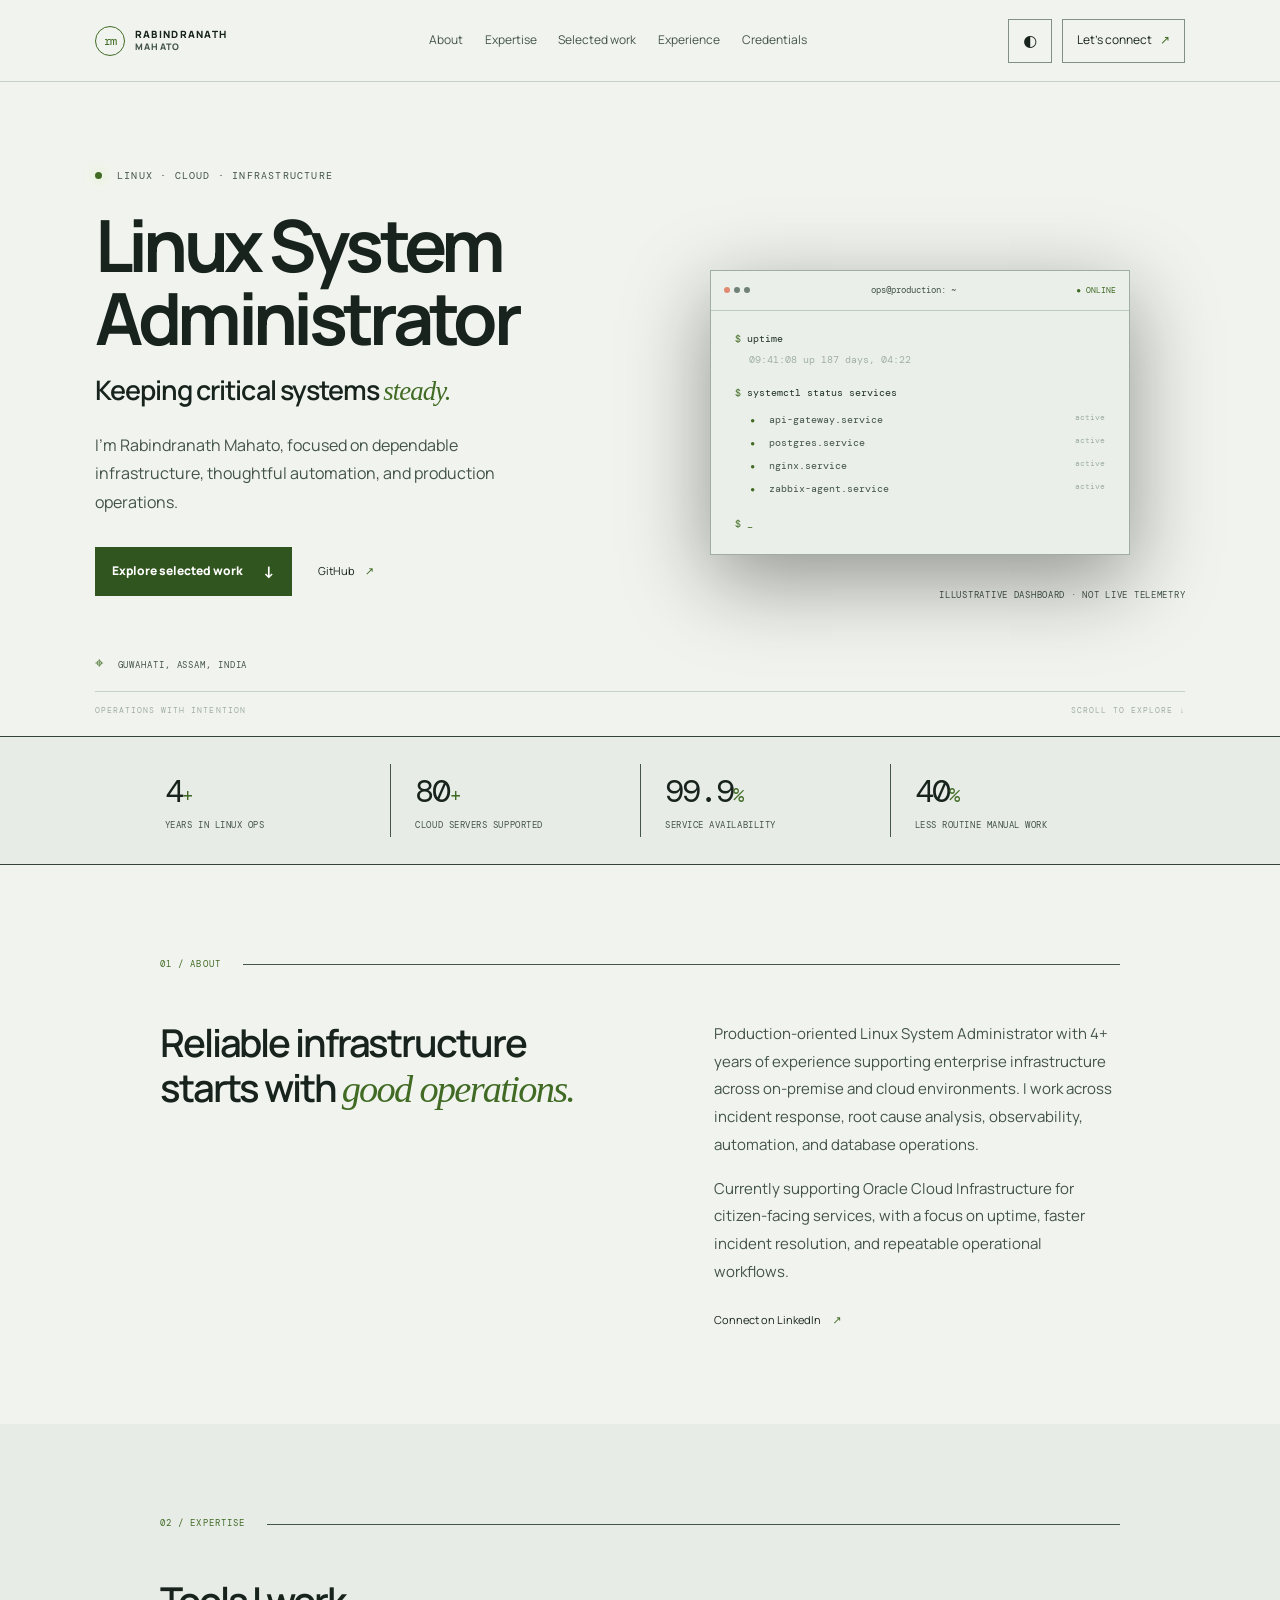
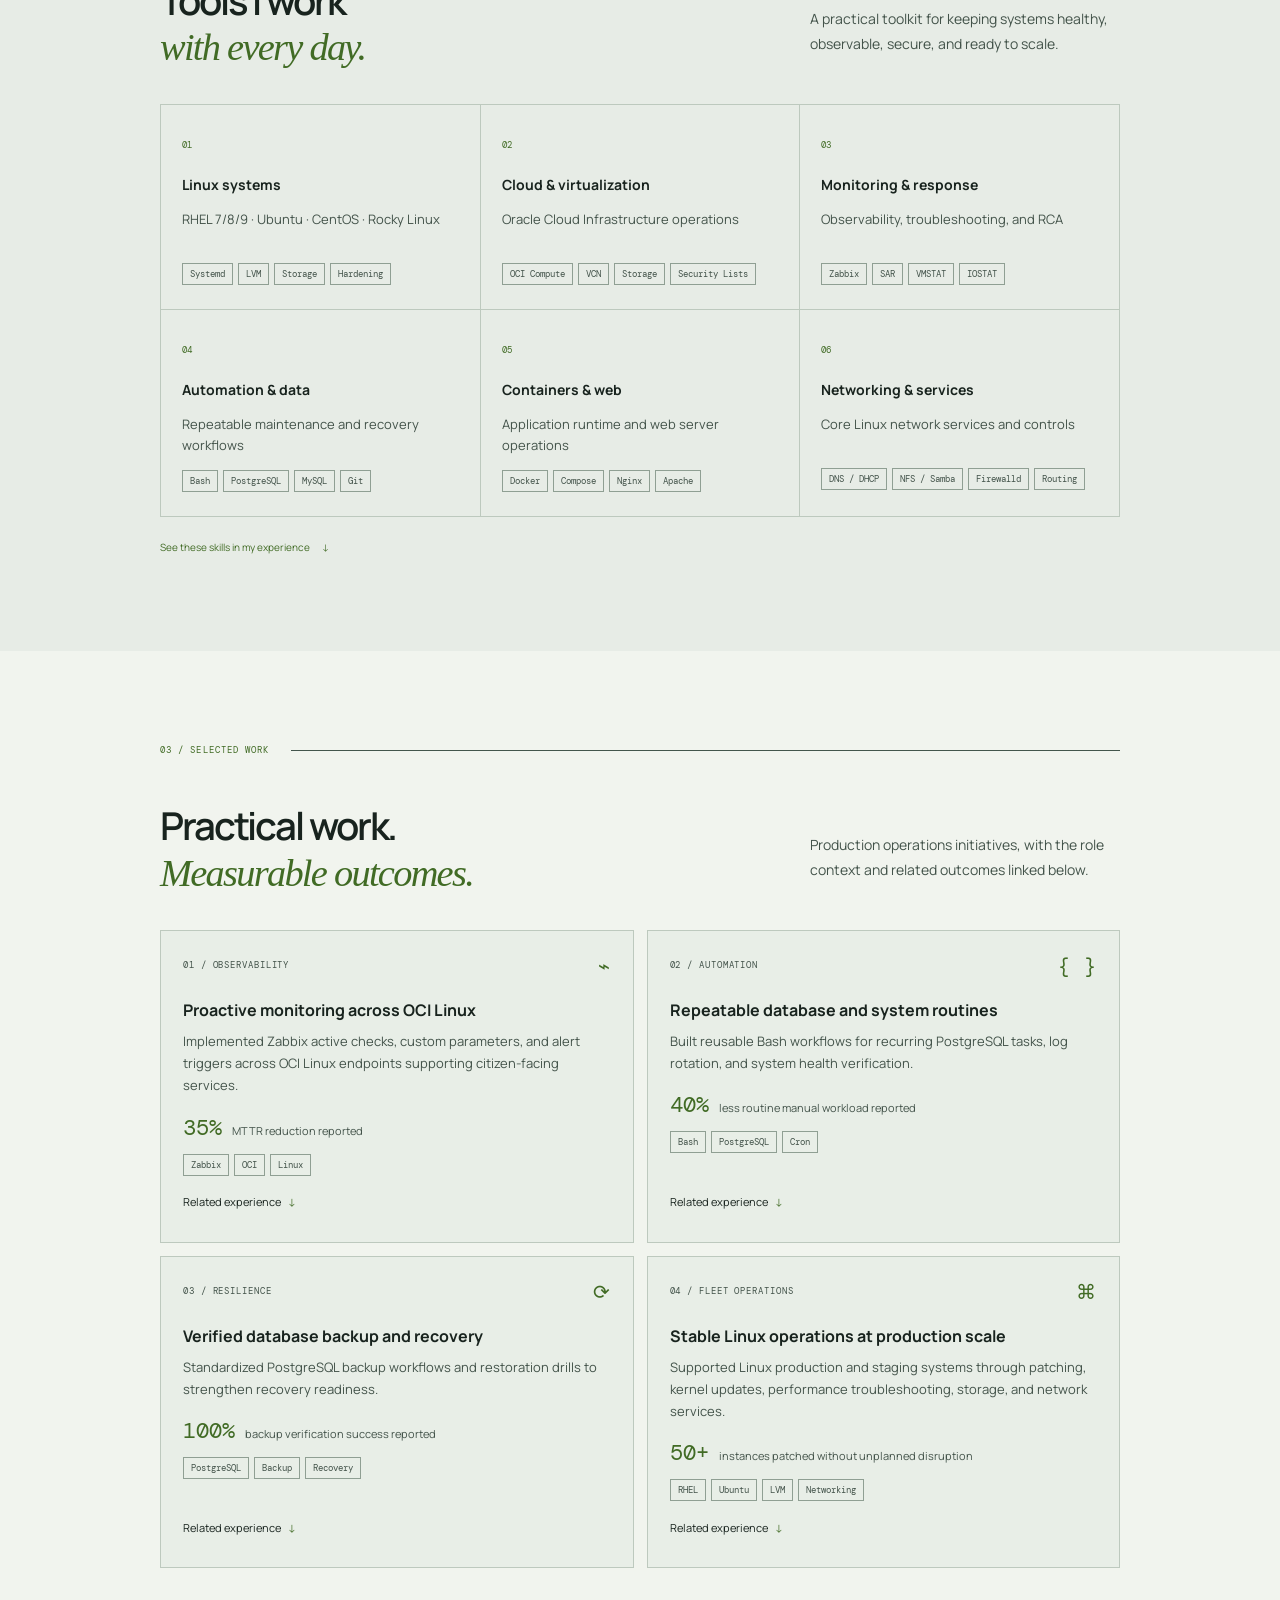
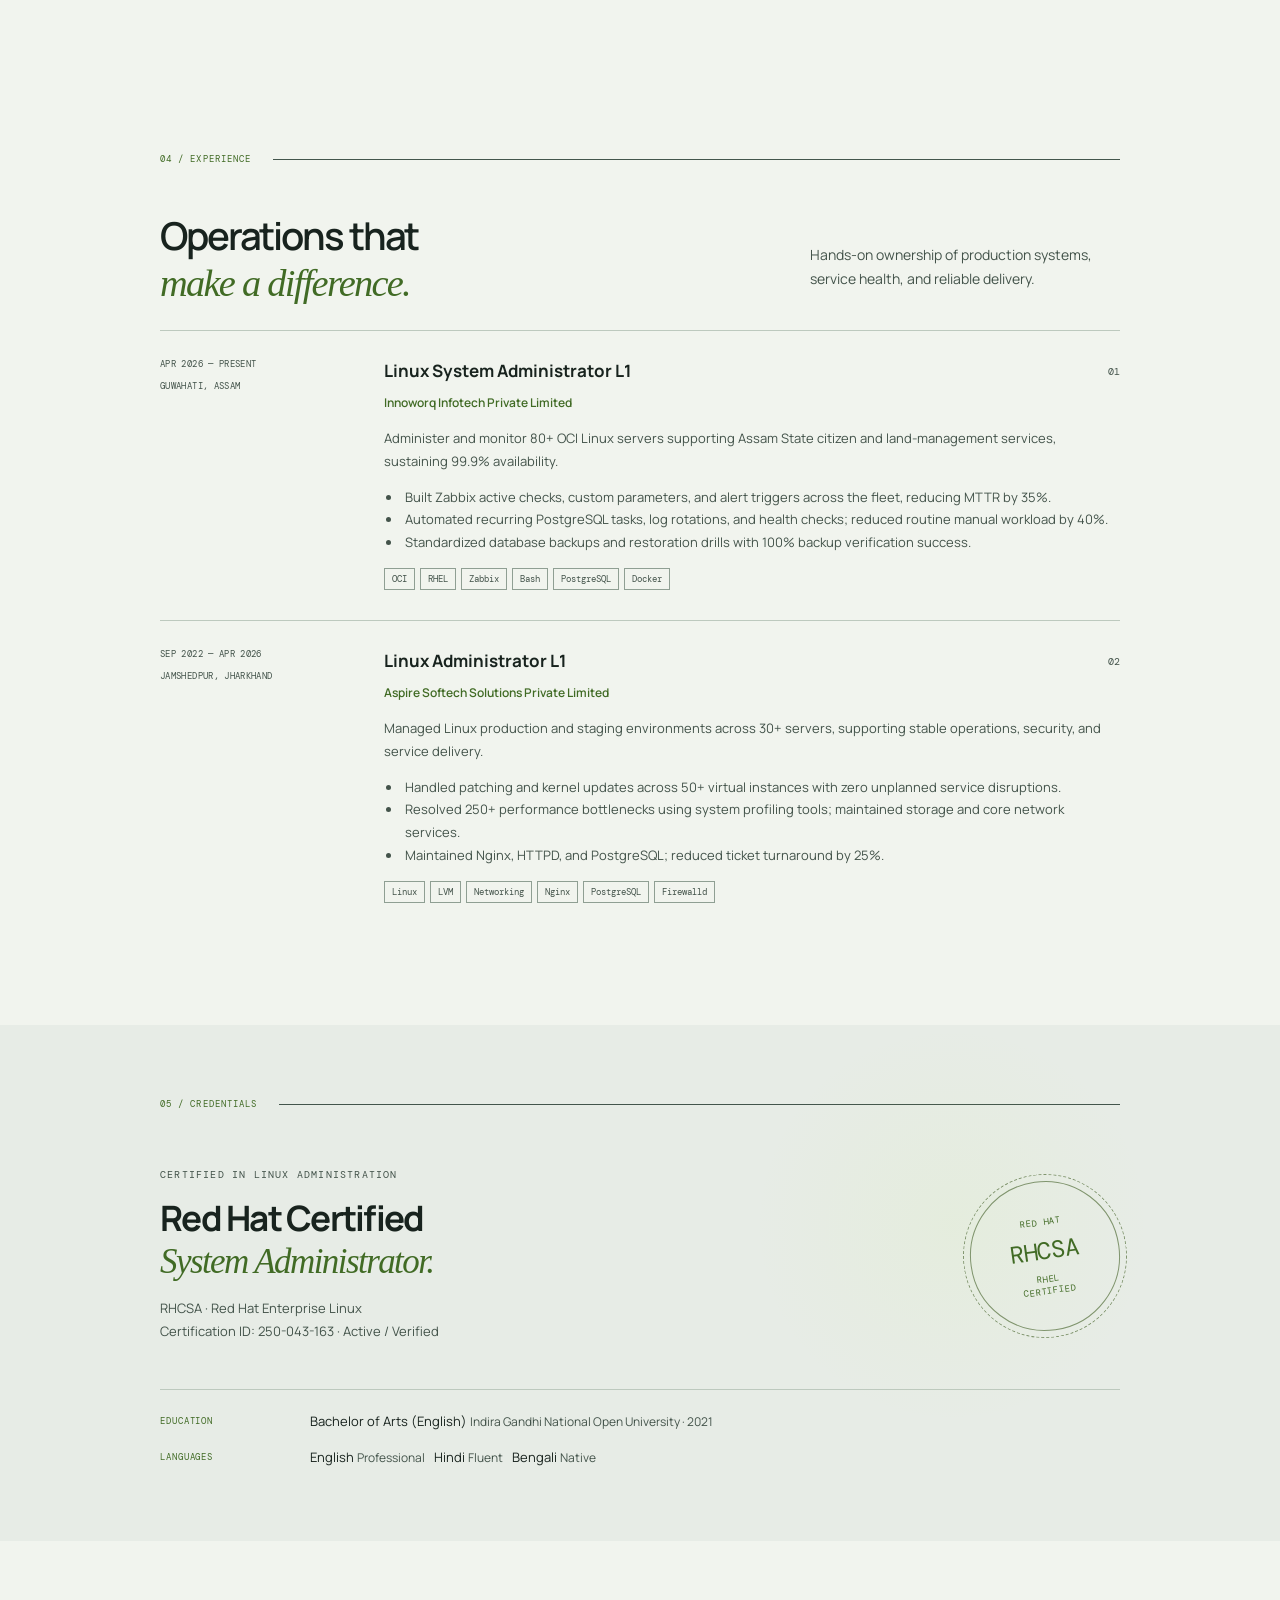
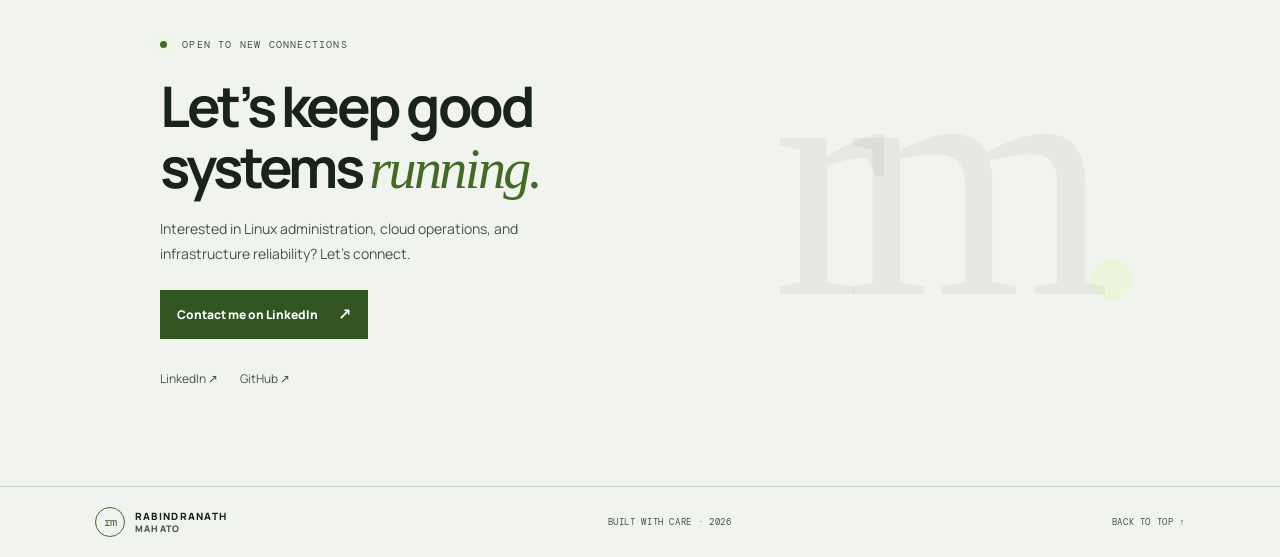
==== index.html @ 0bd0641d "Add accessible portfolio refresh" ====
<!doctype html>
<html lang="en">
<head>
  <meta charset="utf-8">
  <meta name="viewport" content="width=device-width, initial-scale=1">
  <meta name="theme-color" content="#101918">
  <meta name="description" content="Rabindranath Mahato is a Linux System Administrator focused on cloud infrastructure, automation, and reliable production operations.">
  <meta name="author" content="Rabindranath Mahato">
  <link rel="canonical" href="https://rabimahato38.github.io/">
  <link rel="icon" href="favicon.svg" type="image/svg+xml">
  <meta property="og:type" content="website">
  <meta property="og:title" content="Rabindranath Mahato | Linux &amp; Cloud Operations">
  <meta property="og:description" content="Linux systems, cloud operations, and infrastructure reliability.">
  <meta property="og:url" content="https://rabimahato38.github.io/">
  <meta name="twitter:card" content="summary">
  <script type="application/ld+json">{"@context":"https://schema.org","@type":"Person","name":"Rabindranath Mahato","jobTitle":"Linux System Administrator","address":{"@type":"PostalAddress","addressLocality":"Guwahati","addressRegion":"Assam","addressCountry":"IN"},"sameAs":["https://www.linkedin.com/in/Rabindranath-Mahato","https://github.com/rabimahato38"]}</script>
  <title>Rabindranath Mahato | Linux &amp; Cloud Operations</title>
  <link rel="preconnect" href="https://fonts.googleapis.com">
  <link rel="preconnect" href="https://fonts.gstatic.com" crossorigin>
  <script>
    let savedTheme = null;
    try { savedTheme = localStorage.getItem('portfolio-theme'); }
    catch { /* Use the system preference when browser storage is unavailable. */ }
    const systemPrefersLight = window.matchMedia?.('(prefers-color-scheme: light)').matches ?? false;
    if (savedTheme === 'light' || (!savedTheme && systemPrefersLight)) document.documentElement.classList.add('light');
  </script>
  <link href="https://fonts.googleapis.com/css2?family=DM+Mono:wght@400;500&family=Manrope:wght@400;500;600;700;800&display=swap" rel="stylesheet">
  <link rel="stylesheet" href="styles.css">
  <script src="script.js" defer></script>
</head>
<body>
  <a class="skip-link" href="#main-content">Skip to content</a>
  <header class="topbar">
    <a class="wordmark" href="#home" aria-label="Rabindranath Mahato home">
      <span class="mark" aria-hidden="true">rm</span><span>RABINDRANATH<br><small>MAHATO</small></span>
    </a>
    <button class="menu-toggle" type="button" aria-expanded="false" aria-controls="main-nav" aria-label="Open navigation"><span></span><span></span></button>
    <nav id="main-nav" aria-label="Main navigation">
      <a href="#about">About</a><a href="#expertise">Expertise</a><a href="#projects">Selected work</a><a href="#experience">Experience</a><a href="#credentials">Credentials</a>
    </nav>
    <div class="header-actions">
      <button class="theme-toggle" type="button" aria-label="Switch to light theme" title="Toggle color theme">◐</button>
      <a class="contact-button" href="https://www.linkedin.com/in/Rabindranath-Mahato" target="_blank" rel="noopener noreferrer">Let’s connect <span aria-hidden="true">↗</span></a>
    </div>
  </header>

  <main id="main-content" tabindex="-1">
    <section class="hero" id="home" aria-labelledby="hero-title">
      <div class="hero-copy">
        <p class="eyebrow"><span class="pulse" aria-hidden="true"></span> LINUX · CLOUD · INFRASTRUCTURE</p>
        <h1 id="hero-title">Linux System<br>Administrator</h1>
        <p class="hero-tagline">Keeping critical systems <em>steady.</em></p>
        <p class="lead">I’m Rabindranath Mahato, focused on dependable infrastructure, thoughtful automation, and production operations.</p>
        <div class="hero-actions"><a class="primary" href="#projects">Explore selected work <span aria-hidden="true">↓</span></a><a class="text-link" href="https://github.com/rabimahato38" target="_blank" rel="noopener noreferrer">GitHub <span aria-hidden="true">↗</span></a></div>
        <p class="location"><span aria-hidden="true">⌖</span> GUWAHATI, ASSAM, INDIA</p>
      </div>
      <div class="hero-art" role="img" aria-label="Illustrative operations dashboard; figures are decorative, not live system telemetry">
        <div class="terminal" aria-hidden="true">
          <div class="terminal-head"><span class="dots"><i></i><i></i><i></i></span><span>ops@production: ~</span><span class="terminal-status">● ONLINE</span></div>
          <div class="terminal-body"><p><b>$</b> uptime</p><p class="muted">09:41:08 up 187 days, 04:22</p><p><b>$</b> systemctl status services</p><div class="service"><span class="ok">●</span> api-gateway.service <small>active</small></div><div class="service"><span class="ok">●</span> postgres.service <small>active</small></div><div class="service"><span class="ok">●</span> nginx.service <small>active</small></div><div class="service"><span class="ok">●</span> zabbix-agent.service <small>active</small></div><p class="prompt"><b>$</b> <span class="cursor">_</span></p></div>
        </div>
        <p class="illustration-note">ILLUSTRATIVE DASHBOARD · NOT LIVE TELEMETRY</p>
      </div>
      <div class="hero-bottom" aria-hidden="true"><span>OPERATIONS WITH INTENTION</span><span>SCROLL TO EXPLORE ↓</span></div>
    </section>

    <section class="stats" aria-label="Career highlights">
      <a href="#experience"><strong>4<span>+</span></strong><small>YEARS IN LINUX OPS</small></a>
      <a href="#experience"><strong>80<span>+</span></strong><small>CLOUD SERVERS SUPPORTED</small></a>
      <a href="#experience"><strong>99.9<span>%</span></strong><small>SERVICE AVAILABILITY</small></a>
      <a href="#experience"><strong>40<span>%</span></strong><small>LESS ROUTINE MANUAL WORK</small></a>
    </section>

    <section class="section about" id="about" aria-labelledby="about-title">
      <div class="section-label"><span>01 / ABOUT</span><span class="line" aria-hidden="true"></span></div>
      <div class="about-content"><h2 id="about-title">Reliable infrastructure<br>starts with <em>good operations.</em></h2><div class="about-text"><p>Production-oriented Linux System Administrator with 4+ years of experience supporting enterprise infrastructure across on-premise and cloud environments. I work across incident response, root cause analysis, observability, automation, and database operations.</p><p>Currently supporting Oracle Cloud Infrastructure for citizen-facing services, with a focus on uptime, faster incident resolution, and repeatable operational workflows.</p><a class="arrow-link" href="https://www.linkedin.com/in/Rabindranath-Mahato" target="_blank" rel="noopener noreferrer">Connect on LinkedIn <span aria-hidden="true">↗</span></a></div></div>
    </section>

    <section class="section expertise" id="expertise" aria-labelledby="expertise-title">
      <div class="section-label"><span>02 / EXPERTISE</span><span class="line" aria-hidden="true"></span></div>
      <div class="expertise-head"><h2 id="expertise-title">Tools I work<br><em>with every day.</em></h2><p>A practical toolkit for keeping systems healthy, observable, secure, and ready to scale.</p></div>
      <div class="skill-grid">
        <article><span class="skill-num">01</span><h3>Linux systems</h3><p>RHEL 7/8/9 · Ubuntu · CentOS · Rocky Linux</p><div class="chips"><span>Systemd</span><span>LVM</span><span>Storage</span><span>Hardening</span></div></article>
        <article><span class="skill-num">02</span><h3>Cloud &amp; virtualization</h3><p>Oracle Cloud Infrastructure operations</p><div class="chips"><span>OCI Compute</span><span>VCN</span><span>Storage</span><span>Security Lists</span></div></article>
        <article><span class="skill-num">03</span><h3>Monitoring &amp; response</h3><p>Observability, troubleshooting, and RCA</p><div class="chips"><span>Zabbix</span><span>SAR</span><span>VMSTAT</span><span>IOSTAT</span></div></article>
        <article><span class="skill-num">04</span><h3>Automation &amp; data</h3><p>Repeatable maintenance and recovery workflows</p><div class="chips"><span>Bash</span><span>PostgreSQL</span><span>MySQL</span><span>Git</span></div></article>
        <article><span class="skill-num">05</span><h3>Containers &amp; web</h3><p>Application runtime and web server operations</p><div class="chips"><span>Docker</span><span>Compose</span><span>Nginx</span><span>Apache</span></div></article>
        <article><span class="skill-num">06</span><h3>Networking &amp; services</h3><p>Core Linux network services and controls</p><div class="chips"><span>DNS / DHCP</span><span>NFS / Samba</span><span>Firewalld</span><span>Routing</span></div></article>
      </div>
      <a class="section-cta" href="#experience">See these skills in my experience <span aria-hidden="true">↓</span></a>
    </section>

    <section class="section projects" id="projects" aria-labelledby="projects-title">
      <div class="section-label"><span>03 / SELECTED WORK</span><span class="line" aria-hidden="true"></span></div>
      <div class="projects-head"><h2 id="projects-title">Practical work.<br><em>Measurable outcomes.</em></h2><p>Production operations initiatives, with the role context and related outcomes linked below.</p></div>
      <div class="project-grid">
        <article class="project-card"><div class="project-top"><span>01 / OBSERVABILITY</span><span class="project-icon" aria-hidden="true">⌁</span></div><h3>Proactive monitoring across OCI Linux</h3><p>Implemented Zabbix active checks, custom parameters, and alert triggers across OCI Linux endpoints supporting citizen-facing services.</p><div class="project-result"><strong>35%</strong><span>MTTR reduction reported</span></div><div class="chips"><span>Zabbix</span><span>OCI</span><span>Linux</span></div><a href="#innoworq-monitoring" class="project-link">Related experience <span aria-hidden="true">↓</span></a></article>
        <article class="project-card"><div class="project-top"><span>02 / AUTOMATION</span><span class="project-icon" aria-hidden="true">{ }</span></div><h3>Repeatable database and system routines</h3><p>Built reusable Bash workflows for recurring PostgreSQL tasks, log rotation, and system health verification.</p><div class="project-result"><strong>40%</strong><span>less routine manual workload reported</span></div><div class="chips"><span>Bash</span><span>PostgreSQL</span><span>Cron</span></div><a href="#innoworq-automation" class="project-link">Related experience <span aria-hidden="true">↓</span></a></article>
        <article class="project-card"><div class="project-top"><span>03 / RESILIENCE</span><span class="project-icon" aria-hidden="true">⟳</span></div><h3>Verified database backup and recovery</h3><p>Standardized PostgreSQL backup workflows and restoration drills to strengthen recovery readiness.</p><div class="project-result"><strong>100%</strong><span>backup verification success reported</span></div><div class="chips"><span>PostgreSQL</span><span>Backup</span><span>Recovery</span></div><a href="#innoworq-backups" class="project-link">Related experience <span aria-hidden="true">↓</span></a></article>
        <article class="project-card"><div class="project-top"><span>04 / FLEET OPERATIONS</span><span class="project-icon" aria-hidden="true">⌘</span></div><h3>Stable Linux operations at production scale</h3><p>Supported Linux production and staging systems through patching, kernel updates, performance troubleshooting, storage, and network services.</p><div class="project-result"><strong>50+</strong><span>instances patched without unplanned disruption</span></div><div class="chips"><span>RHEL</span><span>Ubuntu</span><span>LVM</span><span>Networking</span></div><a href="#aspire-fleet" class="project-link">Related experience <span aria-hidden="true">↓</span></a></article>
      </div>
    </section>

    <section class="section experience" id="experience" aria-labelledby="experience-title">
      <div class="section-label"><span>04 / EXPERIENCE</span><span class="line" aria-hidden="true"></span></div>
      <div class="experience-head"><h2 id="experience-title">Operations that<br><em>make a difference.</em></h2><p>Hands-on ownership of production systems, service health, and reliable delivery.</p></div>
      <article class="job"><div class="job-meta"><span>APR 2026 — PRESENT</span><span>GUWAHATI, ASSAM</span></div><div class="job-body"><div class="job-title"><h3>Linux System Administrator L1</h3><span>01</span></div><h4>Innoworq Infotech Private Limited</h4><p>Administer and monitor 80+ OCI Linux servers supporting Assam State citizen and land-management services, sustaining 99.9% availability.</p><ul><li id="innoworq-monitoring">Built Zabbix active checks, custom parameters, and alert triggers across the fleet, reducing MTTR by 35%.</li><li id="innoworq-automation">Automated recurring PostgreSQL tasks, log rotations, and health checks; reduced routine manual workload by 40%.</li><li id="innoworq-backups">Standardized database backups and restoration drills with 100% backup verification success.</li></ul><div class="chips"><span>OCI</span><span>RHEL</span><span>Zabbix</span><span>Bash</span><span>PostgreSQL</span><span>Docker</span></div></div></article>
      <article class="job"><div class="job-meta"><span>SEP 2022 — APR 2026</span><span>JAMSHEDPUR, JHARKHAND</span></div><div class="job-body"><div class="job-title"><h3>Linux Administrator L1</h3><span>02</span></div><h4>Aspire Softech Solutions Private Limited</h4><p>Managed Linux production and staging environments across 30+ servers, supporting stable operations, security, and service delivery.</p><ul><li id="aspire-fleet">Handled patching and kernel updates across 50+ virtual instances with zero unplanned service disruptions.</li><li>Resolved 250+ performance bottlenecks using system profiling tools; maintained storage and core network services.</li><li>Maintained Nginx, HTTPD, and PostgreSQL; reduced ticket turnaround by 25%.</li></ul><div class="chips"><span>Linux</span><span>LVM</span><span>Networking</span><span>Nginx</span><span>PostgreSQL</span><span>Firewalld</span></div></div></article>
    </section>

    <section class="credentials" id="credentials" aria-labelledby="credentials-title">
      <div class="credential-glow" aria-hidden="true"></div><div class="section-label"><span>05 / CREDENTIALS</span><span class="line" aria-hidden="true"></span></div>
      <div class="credential-content"><div><p class="eyebrow">CERTIFIED IN LINUX ADMINISTRATION</p><h2 id="credentials-title">Red Hat Certified<br><em>System Administrator.</em></h2><p>RHCSA · Red Hat Enterprise Linux<br>Certification ID: 250-043-163 · Active / Verified</p></div><div class="credential-seal" role="img" aria-label="Red Hat Certified System Administrator"><span>RED HAT</span><strong>RHCSA</strong><small>RHEL<br>CERTIFIED</small></div></div>
      <div class="education"><span>EDUCATION</span><p>Bachelor of Arts (English) <small>Indira Gandhi National Open University · 2021</small></p><span>LANGUAGES</span><p>English <small>Professional</small> &nbsp; Hindi <small>Fluent</small> &nbsp; Bengali <small>Native</small></p></div>
    </section>

    <section class="contact-section" id="contact" aria-labelledby="contact-title"><div class="contact-inner"><p class="eyebrow"><span class="pulse" aria-hidden="true"></span> OPEN TO NEW CONNECTIONS</p><h2 id="contact-title">Let’s keep good<br>systems <em>running.</em></h2><p>Interested in Linux administration, cloud operations, and infrastructure reliability? Let’s connect.</p><a class="primary" href="https://www.linkedin.com/in/Rabindranath-Mahato" target="_blank" rel="noopener noreferrer">Contact me on LinkedIn <span aria-hidden="true">↗</span></a><div class="contact-social"><a href="https://www.linkedin.com/in/Rabindranath-Mahato" target="_blank" rel="noopener noreferrer">LinkedIn ↗</a><a href="https://github.com/rabimahato38" target="_blank" rel="noopener noreferrer">GitHub ↗</a></div></div><div class="contact-decoration" aria-hidden="true">rm<span>.</span></div></section>
  </main>

  <a class="back-top" href="#home" aria-label="Back to top">↑</a>
  <footer><a class="wordmark" href="#home" aria-label="Rabindranath Mahato home"><span class="mark" aria-hidden="true">rm</span><span>RABINDRANATH<br><small>MAHATO</small></span></a><span>BUILT WITH CARE · 2026</span><a href="#home">BACK TO TOP ↑</a></footer>
</body>
</html>
---- styles.css ----
:root {
  color-scheme: dark;
  --bg: #101918;
  --panel: #15211f;
  --panel-soft: #192724;
  --text: #e9efea;
  --muted: #aab7af;
  --subtle: #a0aea5;
  --lime: #c5f36b;
  --action-bg: #c5f36b;
  --action-text: #17201b;
  --line: #34443d;
  --sans: 'Manrope', system-ui, sans-serif;
  --mono: 'DM Mono', ui-monospace, monospace;
}

* { box-sizing: border-box; }
html { scroll-behavior: smooth; scroll-padding-top: 6rem; }
body { margin: 0; background: var(--bg); color: var(--text); font: 16px/1.7 var(--sans); }
a { color: inherit; text-decoration: none; }
button { font: inherit; }
button:focus-visible, a:focus-visible, main:focus-visible { outline: 3px solid var(--lime); outline-offset: 4px; }
.skip-link { position: fixed; z-index: 30; top: 10px; left: 10px; transform: translateY(-160%); padding: 10px 14px; background: var(--lime); color: #17201b; font-weight: 800; }
.skip-link:focus { transform: none; }
.topbar { min-height: 82px; padding: 0 7.4%; display: flex; align-items: center; justify-content: space-between; gap: 24px; border-bottom: 1px solid #ffffff12; position: sticky; top: 0; background: var(--bg); z-index: 10; }
.wordmark { display: inline-flex; align-items: center; gap: 10px; font-size: 10px; line-height: 1.2; letter-spacing: .13em; font-weight: 800; flex: none; }
.wordmark small { color: var(--muted); font-size: 9px; }
.mark { width: 30px; height: 30px; border: 1px solid var(--lime); border-radius: 50%; display: grid; place-items: center; color: var(--lime); font: 12px var(--mono); letter-spacing: -.1em; }
.topbar nav { display: flex; gap: clamp(12px, 1.7vw, 26px); color: var(--muted); font-size: 12px; }
.topbar nav a { min-height: 44px; display: inline-flex; align-items: center; }
.topbar nav a:hover, .topbar nav a.active, .text-link:hover, .arrow-link:hover { color: var(--lime); }
.header-actions { display: flex; align-items: center; gap: 10px; flex: none; }
.contact-button, .theme-toggle, .menu-toggle { border: 1px solid #809087; background: transparent; color: var(--text); }
.contact-button { min-height: 44px; display: inline-flex; align-items: center; padding: 10px 14px; font-size: 12px; }
.contact-button span, .text-link span { color: var(--lime); padding-left: 8px; }
.theme-toggle, .menu-toggle { min-height: 44px; min-width: 44px; cursor: pointer; }
.theme-toggle { font-size: 16px; }
.menu-toggle { display: none; }
.eyebrow, .location, .hero-bottom, .section-label, .skill-num, .project-top, .job-meta, .job-title > span, .metric-label, .terminal-head, .terminal-body, footer > span, footer > a:last-child { font-family: var(--mono); }
.eyebrow { color: var(--subtle); font-size: 10px; letter-spacing: .12em; }
.pulse { display: inline-block; width: 7px; height: 7px; border-radius: 50%; background: var(--lime); box-shadow: 0 0 12px #c5f36b80; margin-right: 8px; }
.hero { min-height: 610px; padding: 75px 7.4% 50px; position: relative; display: grid; grid-template-columns: minmax(0, 1fr) minmax(0, 1fr); align-items: center; gap: 30px; overflow: hidden; }
.hero h1 { font-size: clamp(48px, 5.7vw, 72px); line-height: 1.02; letter-spacing: -.065em; margin: 24px 0 12px; font-weight: 700; }
.hero-tagline { font-size: clamp(20px, 2.1vw, 27px); font-weight: 600; letter-spacing: -.035em; margin: 0 0 15px; }
.hero-tagline em { color: var(--lime); font-family: Georgia, serif; font-weight: 400; }
.hero h1 em, .section h2 em, .credential-content h2 em, .contact-inner h2 em { font-family: Georgia, serif; font-weight: 400; color: var(--lime); letter-spacing: -.045em; }
.lead { color: var(--muted); font-size: 16px; line-height: 1.8; max-width: 470px; }
.hero-actions { display: flex; align-items: center; gap: 26px; margin-top: 30px; }
.primary { min-height: 44px; display: inline-flex; align-items: center; gap: 20px; padding: 11px 17px; background: var(--action-bg); color: var(--action-text); font-size: 12px; font-weight: 800; }
.primary span { font-size: 16px; }
.text-link { font-size: 11px; }
.location { font-size: 9px; letter-spacing: .1em; color: var(--subtle); margin-top: 55px; }
.location span { font-size: 15px; color: var(--lime); padding-right: 8px; }
.hero-art { min-height: 360px; position: relative; display: grid; place-items: center; padding: 20px 0 38px; }
.terminal { position: relative; z-index: 2; width: min(420px, 90%); border: 1px solid #43554c; background: #111b19; box-shadow: 0 25px 80px #0006; }
.terminal-head { min-height: 40px; border-bottom: 1px solid #34443d; display: flex; align-items: center; justify-content: space-between; gap: 8px; padding: 0 13px; font-size: 9px; color: var(--subtle); }
.dots { display: flex; gap: 4px; }
.dots i { width: 6px; height: 6px; border-radius: 50%; background: #708178; }
.dots i:first-child { background: #e08b71; }
.terminal-status { font-size: 8px; color: var(--lime); }
.terminal-body { padding: 20px 24px 15px; font-size: 10px; line-height: 1.5; color: #d3ddd6; }
.terminal-body p { margin: 0 0 8px; }
.terminal-body b { color: var(--lime); font-weight: 400; }
.terminal-body .muted { color: #a0aea5; margin: -2px 0 18px 14px; }
.service { padding: 4px 0 4px 15px; color: var(--muted); }
.service small { float: right; color: #a0aea5; }
.ok { color: var(--lime); font-size: 8px; margin-right: 8px; }
.prompt { margin-top: 16px !important; }
.cursor { color: var(--lime); animation: blink 1s steps(2, start) infinite; }
@keyframes blink { to { visibility: hidden; } }
.illustration-note { position: absolute; bottom: 0; right: 0; margin: 0; color: var(--subtle); font: 9px var(--mono); letter-spacing: .08em; }
.hero-bottom { position: absolute; bottom: 18px; left: 7.4%; right: 7.4%; display: flex; justify-content: space-between; gap: 16px; border-top: 1px solid #ffffff1a; padding-top: 12px; color: #a0aea5; font-size: 8px; letter-spacing: .13em; }
.stats { padding: 27px 11%; background: #172220; display: grid; grid-template-columns: repeat(4, 1fr); border-block: 1px solid #34443d; }
.stats a { padding: 6px 0 6px 24px; border-left: 1px solid #43554c; transition: background .2s; }
.stats a:first-child { border: 0; }
.stats a:hover { background: #ffffff08; }
.stats strong { display: block; font: 32px var(--mono); letter-spacing: -.06em; }
.stats strong span { font-size: 19px; color: var(--lime); }
.stats small { display: block; margin-top: 7px; font: 9px var(--mono); letter-spacing: .06em; color: var(--subtle); }
.section { padding: 92px 12.5%; }
.section-label { display: flex; align-items: center; gap: 22px; color: var(--lime); font-size: 9px; letter-spacing: .12em; }
.section-label .line { height: 1px; background: #43554c; flex: 1; }
.about-content { display: grid; grid-template-columns: 1fr .85fr; gap: 8%; padding-top: 48px; }
.section h2, .expertise-head h2, .projects-head h2 { font-size: clamp(30px, 3vw, 40px); letter-spacing: -.055em; line-height: 1.18; font-weight: 600; margin: 0; }
.about-text { color: var(--muted); line-height: 1.85; font-size: 15px; }
.about-text p { margin: 0 0 16px; }
.arrow-link { display: inline-block; color: var(--text); font-size: 11px; margin-top: 8px; }
.arrow-link span { color: var(--lime); padding-left: 9px; }
.expertise { background: var(--panel); }
.expertise-head, .experience-head, .projects-head { display: flex; justify-content: space-between; align-items: end; gap: 28px; padding: 46px 0 34px; }
.expertise-head > p, .experience-head > p, .projects-head > p { max-width: 310px; color: var(--muted); font-size: 14px; line-height: 1.75; }
.skill-grid { display: grid; grid-template-columns: repeat(3, 1fr); border-top: 1px solid var(--line); border-left: 1px solid var(--line); }
.skill-grid article { padding: 24px 21px; border-right: 1px solid var(--line); border-bottom: 1px solid var(--line); min-height: 178px; }
.skill-num { color: var(--lime); font-size: 9px; }
.skill-grid h3 { font-size: 14px; margin: 16px 0 6px; }
.skill-grid p { font-size: 13px; color: var(--muted); line-height: 1.6; min-height: 40px; }
.chips { display: flex; flex-wrap: wrap; gap: 5px; margin-top: 14px; }
.chips span { font: 9px var(--mono); color: var(--muted); border: 1px solid #53645a; padding: 4px 7px; }
.section-cta { display: inline-flex; margin-top: 22px; color: var(--lime); font-size: 10px; gap: 12px; }
.projects { background: var(--bg); }
.projects-head { padding-top: 45px; }
.projects-head h2 em { font-family: Georgia, serif; font-weight: 400; color: var(--lime); }
.project-grid { display: grid; grid-template-columns: repeat(2, 1fr); gap: 13px; }
.project-card { border: 1px solid var(--line); background: #14201d; padding: 22px; display: flex; flex-direction: column; min-height: 292px; transition: transform .2s, border-color .2s, background .2s; }
.project-card:hover { transform: translateY(-3px); border-color: #8fae70; background: #182622; }
.project-top { display: flex; justify-content: space-between; align-items: center; color: var(--muted); font-size: 9px; letter-spacing: .1em; }
.project-icon { font: 20px var(--mono); color: var(--lime); }
.project-card h3 { font-size: 16px; line-height: 1.45; margin: 20px 0 8px; }
.project-card > p { font-size: 13px; line-height: 1.7; color: var(--muted); margin: 0; }
.project-result { display: flex; align-items: baseline; gap: 10px; margin-top: 16px; }
.project-result strong { font: 22px var(--mono); color: var(--lime); }
.project-result span { font-size: 11px; color: var(--muted); }
.project-card .chips { margin-top: 12px; }
.project-link { min-height: 44px; display: inline-flex; align-items: center; width: fit-content; font-size: 11px; color: var(--text); margin-top: auto; padding-top: 10px; }
.project-link span { padding-left: 7px; color: var(--lime); }
.experience-head { padding-bottom: 24px; }
.job { display: grid; grid-template-columns: 200px minmax(0, 1fr); gap: 24px; border-top: 1px solid var(--line); padding: 26px 0 30px; }
.job-meta { display: flex; flex-direction: column; gap: 7px; font-size: 9px; letter-spacing: .04em; color: var(--subtle); }
.job-title { display: flex; justify-content: space-between; align-items: center; gap: 14px; }
.job-title h3 { margin: 0; font-size: 17px; }
.job-title > span { color: var(--subtle); font-size: 10px; }
.job-body h4 { margin: 7px 0 14px; color: var(--lime); font-size: 12px; font-weight: 600; }
.job-body p, .job-body li { color: var(--muted); font-size: 13px; line-height: 1.75; }
.job-body ul { padding-left: 18px; margin: 8px 0; }
.job-body li { scroll-margin-top: 100px; padding-left: 3px; }
.credentials { position: relative; overflow: hidden; background: #182522; padding: 72px 12.5%; }
.credential-glow { position: absolute; width: 400px; height: 400px; right: 10%; top: 0; background: radial-gradient(circle, #c5f36b12, transparent 70%); pointer-events: none; }
.credential-content { display: flex; justify-content: space-between; align-items: center; gap: 24px; padding: 44px 0 32px; position: relative; }
.credential-content h2 { font-size: clamp(28px, 3vw, 35px); letter-spacing: -.05em; line-height: 1.2; margin: 14px 0; }
.credential-content p:last-child { font-size: 13px; color: var(--muted); line-height: 1.8; }
.credential-seal { width: 150px; height: 150px; flex: none; border: 1px solid #80956e; border-radius: 50%; display: flex; flex-direction: column; align-items: center; justify-content: center; transform: rotate(-8deg); color: var(--lime); outline: 1px dashed #80956e; outline-offset: 6px; }
.credential-seal span, .credential-seal small { font: 9px var(--mono); letter-spacing: .1em; text-align: center; }
.credential-seal strong { font: 24px var(--mono); margin: 7px; }
.education { border-top: 1px solid var(--line); padding-top: 20px; display: grid; grid-template-columns: 150px 1fr; row-gap: 14px; align-items: center; }
.education > span { font: 9px var(--mono); letter-spacing: .1em; color: var(--lime); }
.education p { margin: 0; font-size: 13px; }
.education small { color: var(--muted); font-size: 12px; }
.contact-section { padding: 85px 12.5%; position: relative; overflow: hidden; }
.contact-inner { max-width: 540px; position: relative; z-index: 1; }
.contact-inner h2 { font-size: clamp(44px, 5vw, 56px); line-height: 1.1; letter-spacing: -.06em; margin: 22px 0 15px; }
.contact-inner > p:not(.eyebrow) { color: var(--muted); font-size: 14px; line-height: 1.8; max-width: 390px; margin-bottom: 24px; }
.contact-social { display: flex; gap: 22px; margin-top: 18px; font-size: 12px; color: var(--muted); }
.contact-social a { min-height: 44px; display: inline-flex; align-items: center; }
.contact-decoration { position: absolute; right: 13%; top: 8%; font: clamp(170px, 27vw, 340px) Georgia, serif; color: #ffffff0c; letter-spacing: -.12em; }
.contact-decoration span { color: #c5f36b24; }
.error-page { min-height: 100vh; display: grid; place-items: center; padding: 24px; }
.not-found { width: min(620px, 100%); padding: clamp(26px, 6vw, 56px); border: 1px solid var(--line); background: var(--panel); }
.not-found h1 { font-size: clamp(34px, 7vw, 58px); line-height: 1.05; letter-spacing: -.055em; margin: 18px 0; }
.not-found > p:not(.eyebrow) { color: var(--muted); font-size: 16px; }
.not-found .primary { margin-top: 12px; }
.back-top { position: fixed; right: 20px; bottom: 20px; width: 40px; height: 40px; background: var(--lime); color: #18201b; display: grid; place-items: center; font-size: 18px; z-index: 8; opacity: 0; pointer-events: none; transform: translateY(8px); transition: opacity .2s, transform .2s; }
.back-top.visible { opacity: 1; pointer-events: auto; transform: none; }
.reveal { opacity: 0; transform: translateY(14px); transition: opacity .45s ease, transform .45s ease; }
.reveal.in-view { opacity: 1; transform: none; }
footer { border-top: 1px solid #ffffff1a; padding: 20px 7.4%; display: flex; align-items: center; justify-content: space-between; gap: 16px; }
footer > span, footer > a:last-child { color: var(--muted); font-size: 9px; letter-spacing: .07em; }
html.light { color-scheme: light; --bg: #f1f4ee; --panel: #e7ece5; --panel-soft: #e1e9e1; --text: #18231e; --muted: #43534a; --subtle: #43534a; --line: #bdc9be; --lime: #416b25; --action-bg: #31551f; --action-text: #ffffff; }
html.light .topbar, html.light footer { border-color: #c5d0c7; }
html.light .stats, html.light .expertise, html.light .credentials { background: #e7ece6; }
html.light .terminal { background: #eaf0e9; border-color: #9eafa1; }
html.light .terminal-head { border-color: #bdcbbf; color: #43534a; }
html.light .terminal-body { color: #223128; }
html.light .service { color: #43534a; }
html.light .contact-button, html.light .theme-toggle, html.light .menu-toggle { border-color: #809087; }
html.light .skill-grid, html.light .skill-grid article, html.light .section-label .line, html.light .job, html.light .education { border-color: #bdc9be; }
html.light .chips span { border-color: #8f9f93; }
html.light .hero-bottom { border-color: #c5d0c7; }
html.light .project-card { background: #e8eee7; border-color: #bdc9be; }
html.light .project-card:hover { background: #e1e9e1; border-color: #687d5c; }
html.light .contact-decoration { color: #18231e0d; }
@media (max-width: 980px) {
  .topbar { padding-inline: 5%; }
  .topbar nav { gap: 14px; }
  .hero { padding-inline: 5%; }
  .section, .credentials, .contact-section { padding-inline: 8%; }
  .stats { padding-inline: 7%; }
}
@media (max-width: 860px) {
  .topbar { min-height: 68px; padding-inline: 6%; }
  .menu-toggle { display: flex; flex-direction: column; align-items: center; justify-content: center; gap: 5px; }
  .menu-toggle span { width: 14px; height: 1px; background: currentColor; }
  .topbar nav { display: none; position: absolute; top: 67px; left: 0; right: 0; max-height: calc(100vh - 68px); overflow: auto; background: var(--bg); z-index: 10; padding: 18px 7%; border-bottom: 1px solid var(--line); flex-direction: column; gap: 16px; }
  .topbar nav.open { display: flex; }
  .header-actions { gap: 7px; }
  .contact-button { padding: 9px 10px; }
  .hero { padding: 54px 7% 62px; grid-template-columns: 1fr; gap: 14px; min-height: 0; }
  .hero h1 { font-size: clamp(46px, 11vw, 58px); }
  .hero-art { min-height: 310px; margin-top: 10px; }
  .terminal { width: min(420px, 92%); }
  .hero-bottom { left: 7%; right: 7%; }
  .stats { padding: 22px 7%; grid-template-columns: repeat(2, minmax(0, 1fr)); gap: 15px 8px; }
  .stats a { padding-left: 15px; }
  .stats a:nth-child(3) { border-left: 0; }
  .section { padding: 66px 7%; }
  .about-content { grid-template-columns: 1fr; gap: 18px; padding-top: 32px; }
  .expertise-head, .experience-head, .projects-head { display: block; padding: 34px 0 22px; }
  .expertise-head > p, .experience-head > p, .projects-head > p { margin: 14px 0 0; }
  .skill-grid { grid-template-columns: repeat(2, minmax(0, 1fr)); }
  .skill-grid article { padding: 18px 14px; min-height: 175px; }
  .project-grid { grid-template-columns: 1fr; }
  .project-card { min-height: 260px; }
  .job { grid-template-columns: 1fr; gap: 14px; }
  .job-meta { flex-direction: row; justify-content: space-between; flex-wrap: wrap; }
  .credentials { padding: 62px 7%; }
  .credential-content { align-items: flex-start; gap: 18px; padding: 36px 0 28px; }
  .credential-seal { width: 108px; height: 108px; }
  .credential-seal strong { font-size: 20px; }
  .education { grid-template-columns: 100px minmax(0, 1fr); }
  .contact-section { padding: 66px 7%; }
  .contact-decoration { right: -15%; top: 20%; }
  footer { padding: 18px 6%; }
  footer > span { display: none; }
}
@media (max-width: 420px) {
  .hero h1 { font-size: 46px; }
  .hero-art { min-height: 280px; }
  .stats strong { font-size: 28px; }
  .skill-grid { grid-template-columns: 1fr; }
  .skill-grid article { min-height: 0; }
  .education { grid-template-columns: 1fr; row-gap: 5px; }
  .education p { margin-bottom: 10px; line-height: 1.8; }
  .credential-content { gap: 15px; }
  .credential-seal { width: 88px; height: 88px; }
  .credential-seal span, .credential-seal small { font-size: 7px; }
  .credential-seal strong { font-size: 16px; margin: 5px; }
  footer .wordmark { font-size: 9px; }
}
@media (prefers-reduced-motion: reduce) {
  *, *::before, *::after { scroll-behavior: auto !important; animation-duration: .01ms !important; animation-iteration-count: 1 !important; transition-duration: .01ms !important; }
}
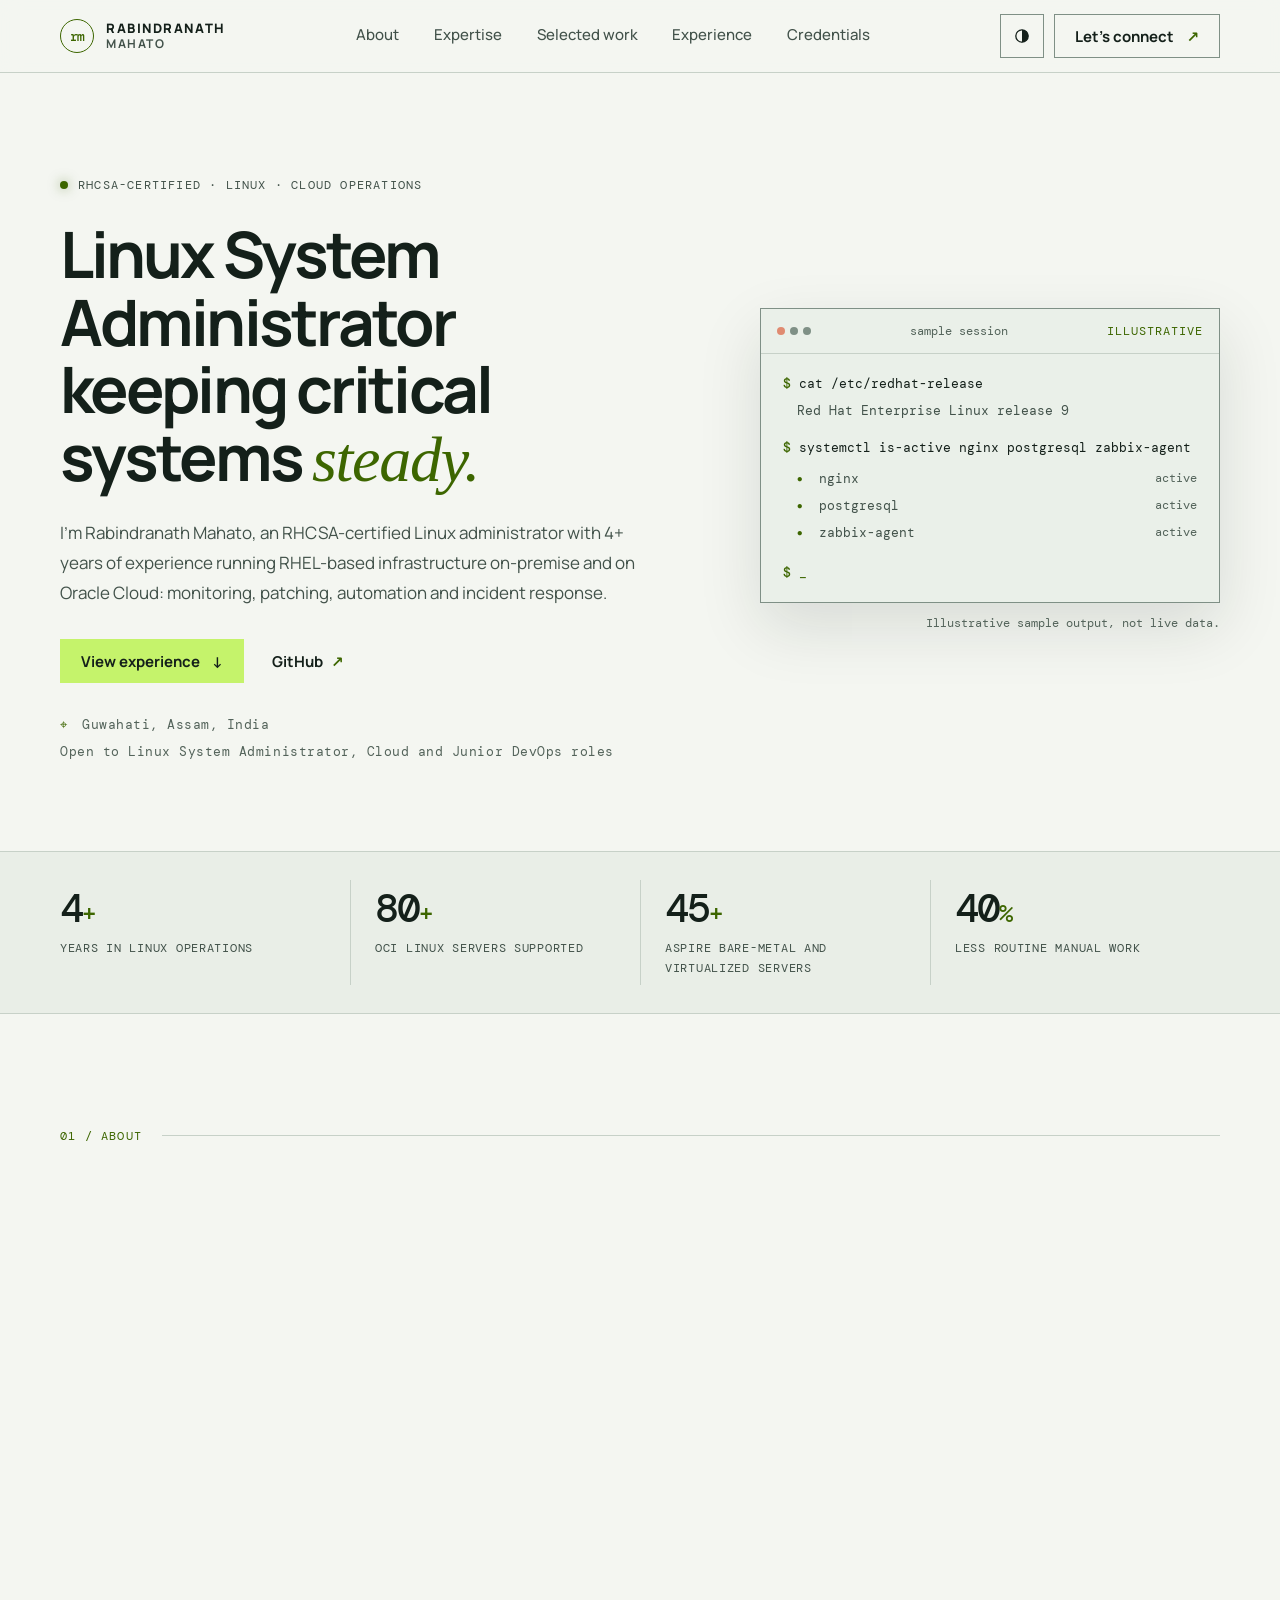
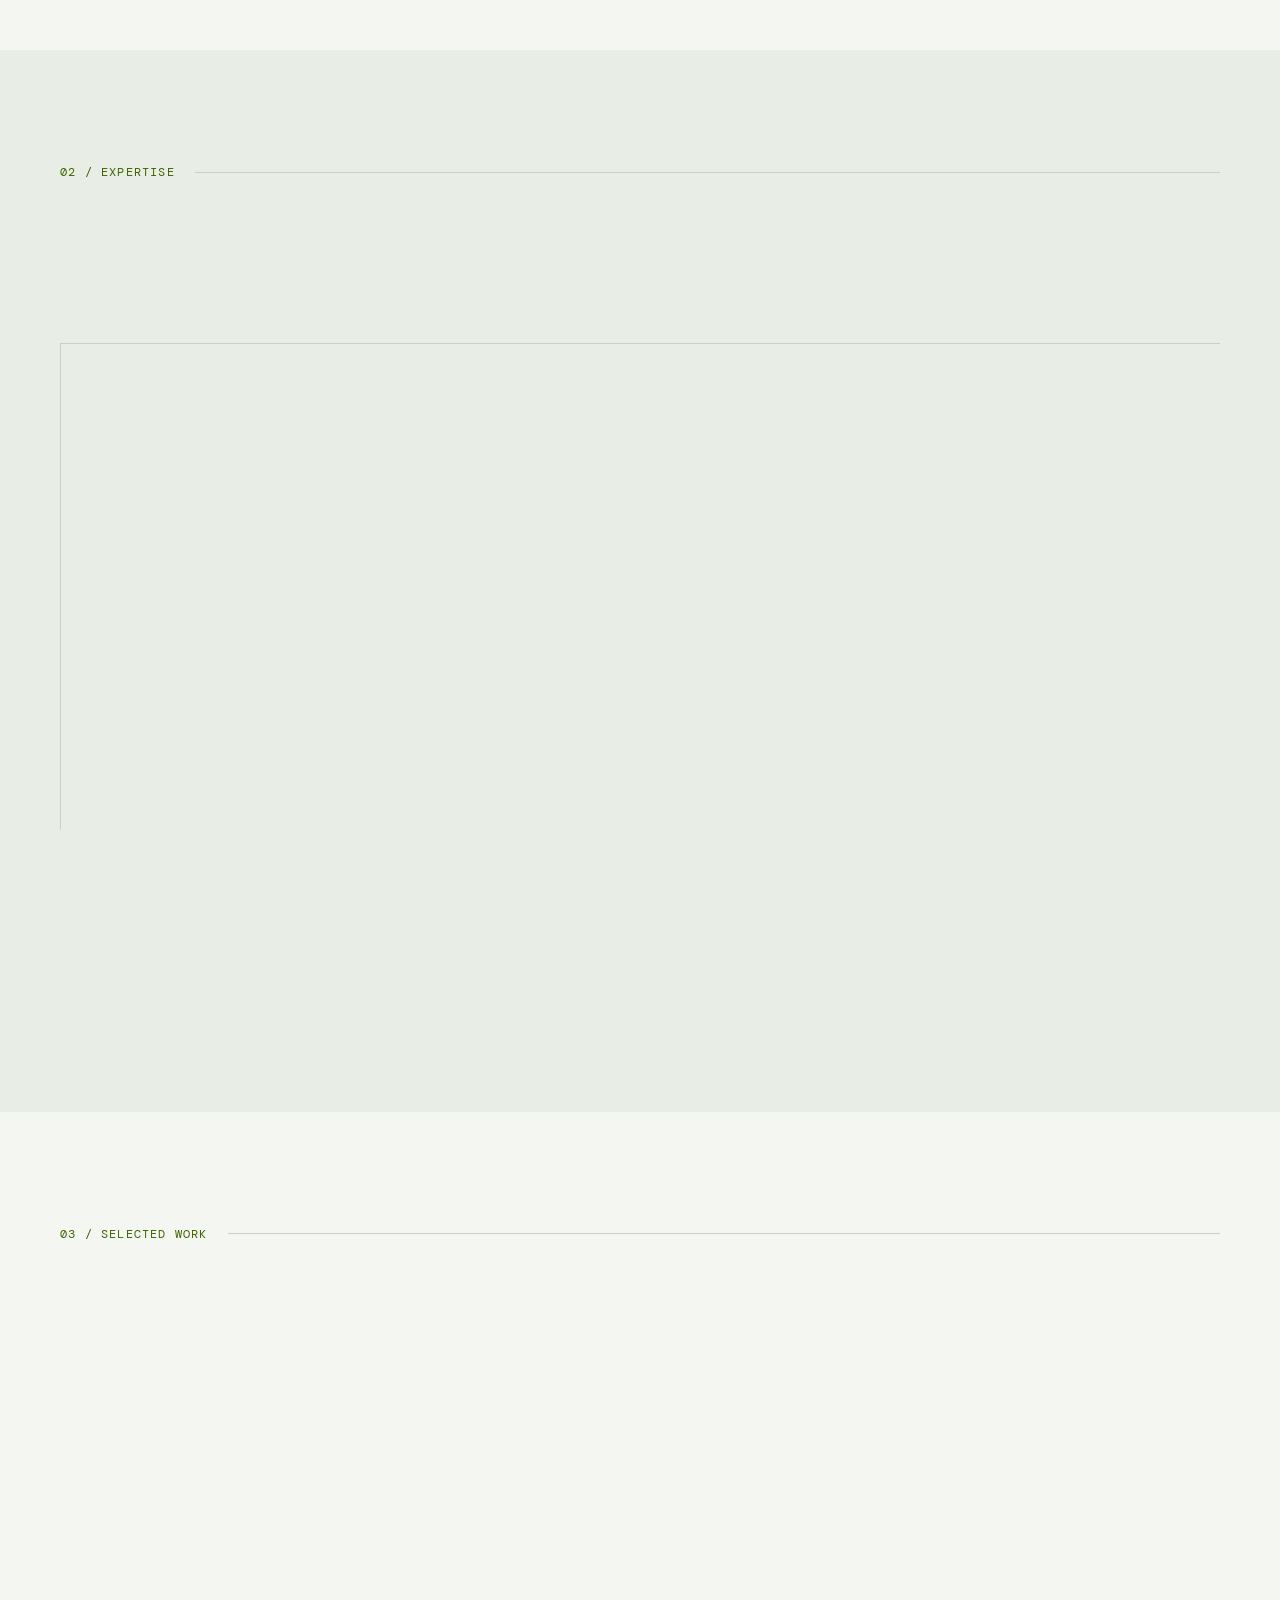
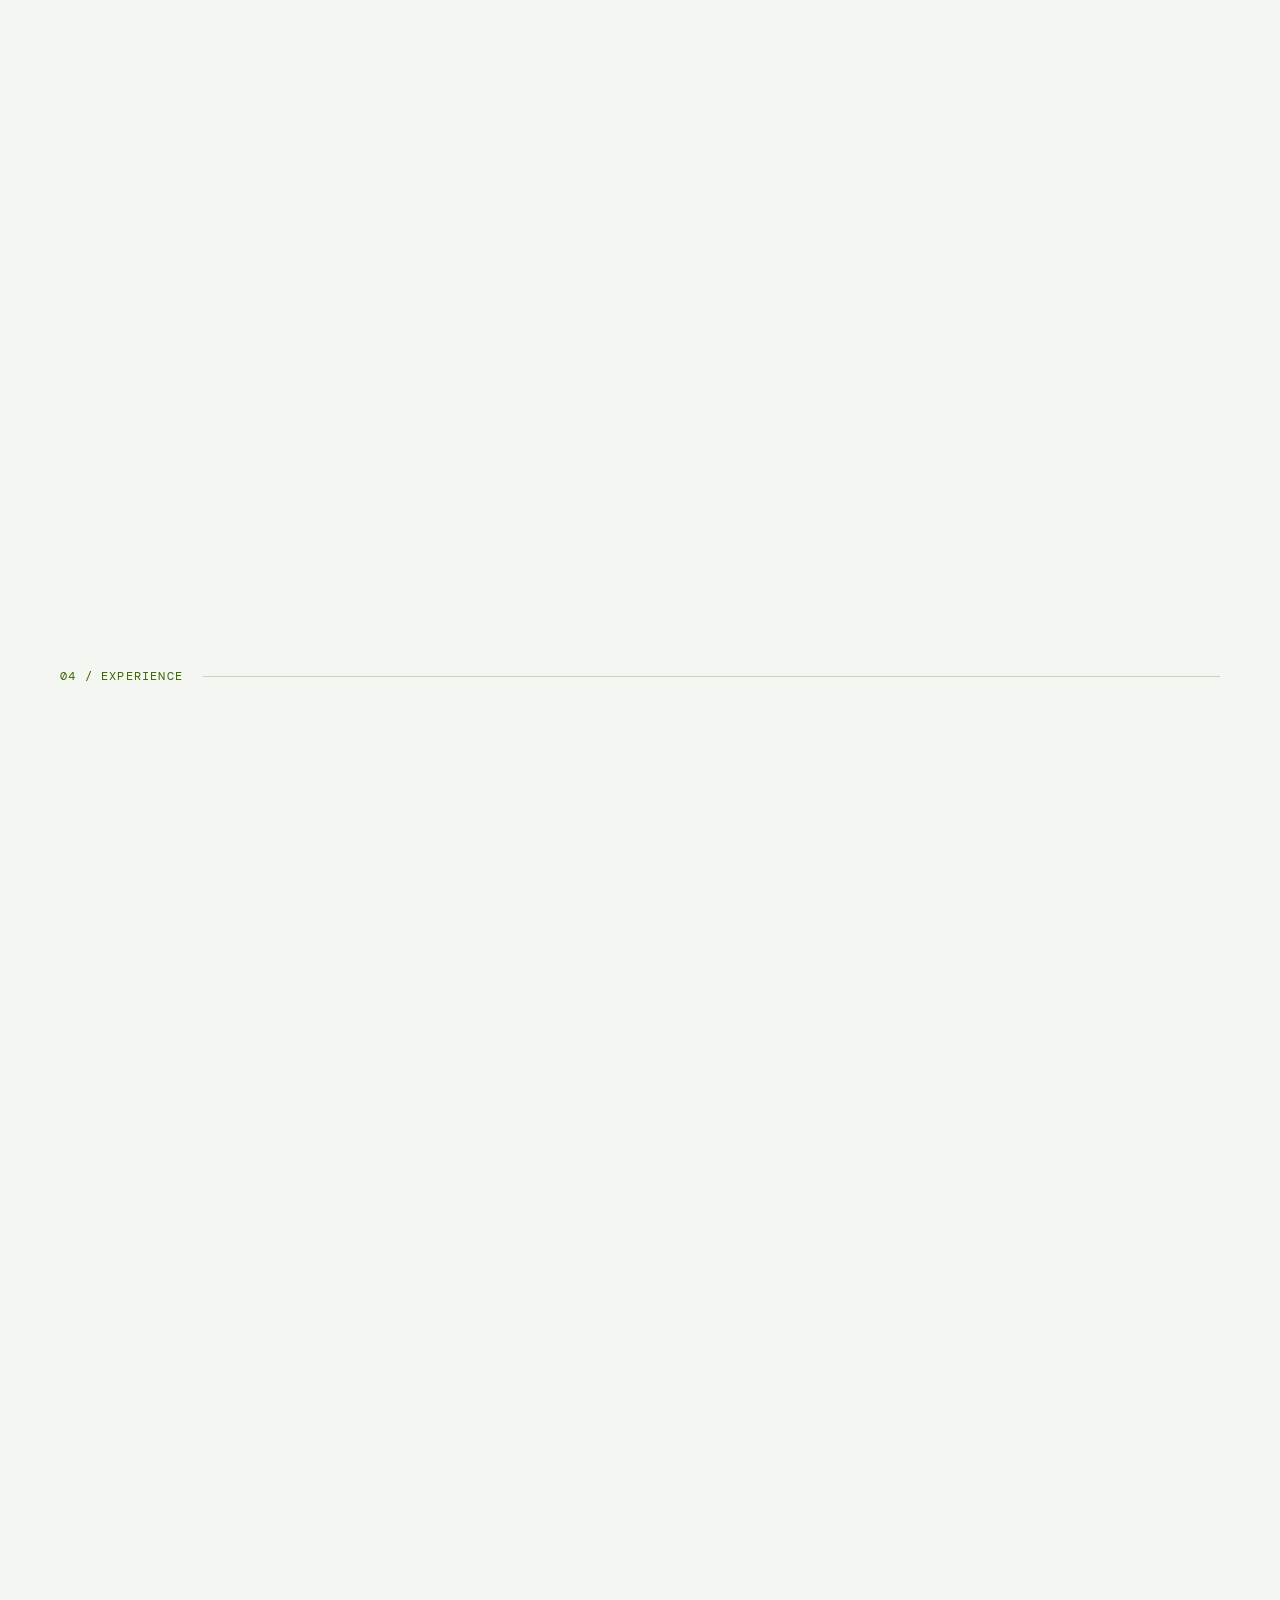
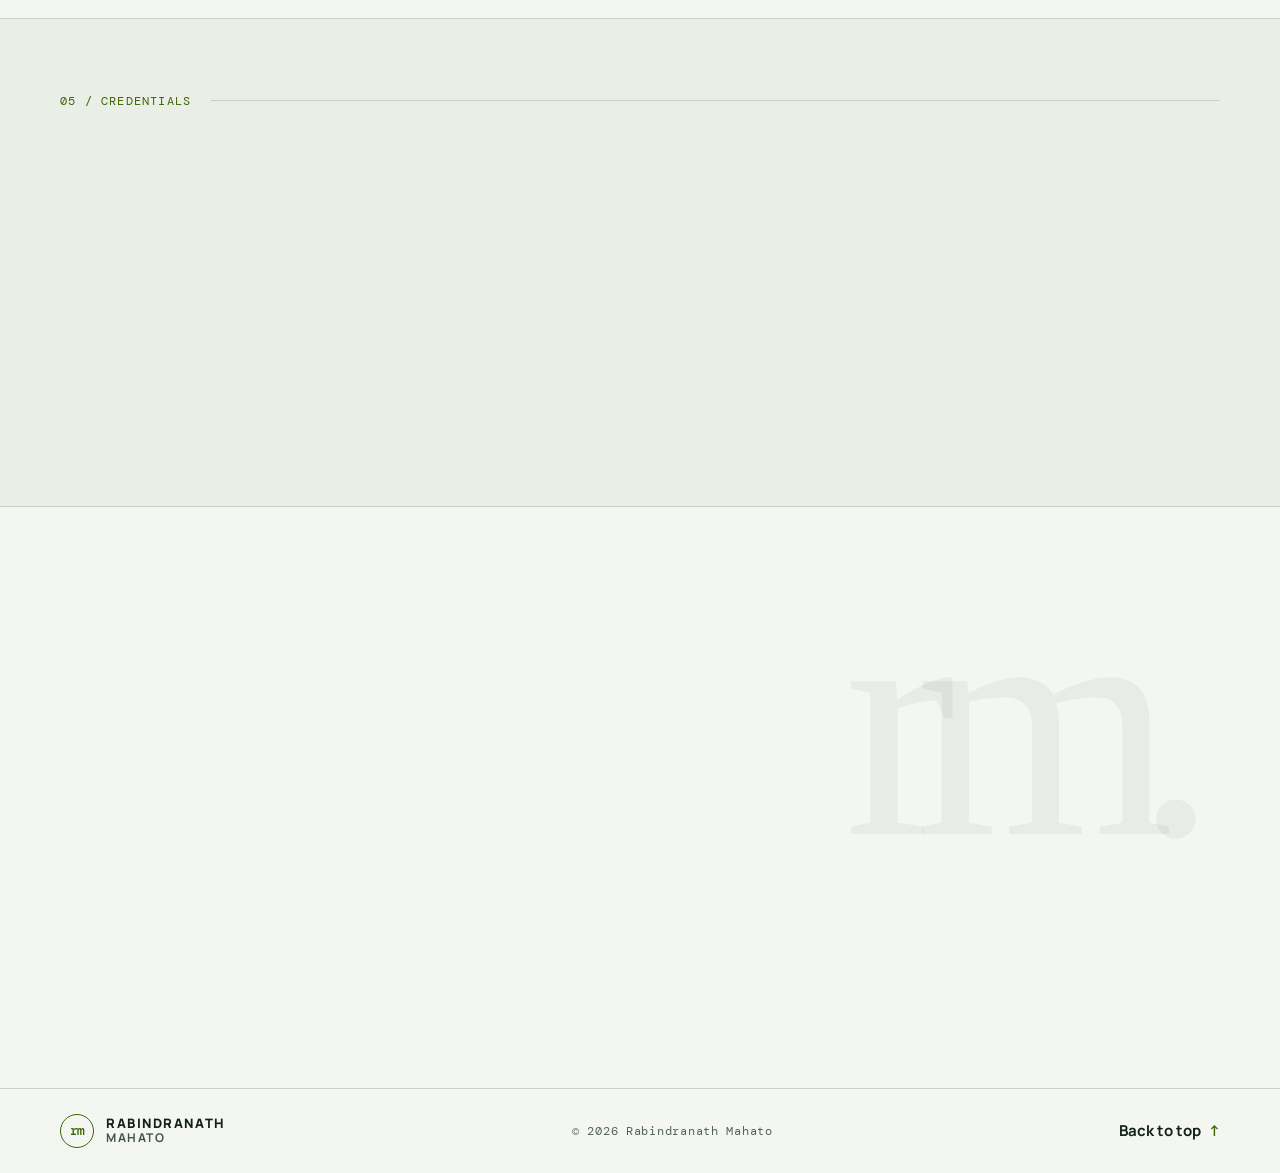
==== commit e392814f: "Add revised portfolio redesign" ====
--- a/index.html
+++ b/index.html
@@ -1,123 +1,301 @@
-<!doctype html>
-<html lang="en">
+<!DOCTYPE html>
+<html lang="en" data-theme="dark">
 <head>
   <meta charset="utf-8">
   <meta name="viewport" content="width=device-width, initial-scale=1">
+  <title>Rabindranath Mahato | Linux System Administrator (RHCSA)</title>
+  <meta name="description" content="RHCSA-certified Linux System Administrator with 4+ years of experience in RHEL, Oracle Cloud (OCI), Zabbix monitoring and Bash automation. Based in Guwahati, India.">
+  <meta name="author" content="Rabindranath Mahato">
+  <meta name="robots" content="index, follow, max-image-preview:large">
+  <meta name="color-scheme" content="dark light">
   <meta name="theme-color" content="#101918">
-  <meta name="description" content="Rabindranath Mahato is a Linux System Administrator focused on cloud infrastructure, automation, and reliable production operations.">
-  <meta name="author" content="Rabindranath Mahato">
   <link rel="canonical" href="https://rabimahato38.github.io/">
-  <link rel="icon" href="favicon.svg" type="image/svg+xml">
+
+  <!-- Security: no third-party requests are needed, so the policy can be strict.
+       The one inline script (theme initialisation) is pinned by hash. -->
+  <meta http-equiv="Content-Security-Policy" content="default-src 'none'; script-src 'self' 'sha256-e6xkvNT8Rb3RT7hsibOdYddBdHmuNn+8T+2GRF4cM7A='; style-src 'self'; font-src 'self'; img-src 'self' data:; connect-src 'self'; base-uri 'none'; form-action 'none'">
+  <meta name="referrer" content="strict-origin-when-cross-origin">
+
   <meta property="og:type" content="website">
-  <meta property="og:title" content="Rabindranath Mahato | Linux &amp; Cloud Operations">
-  <meta property="og:description" content="Linux systems, cloud operations, and infrastructure reliability.">
+  <meta property="og:site_name" content="Rabindranath Mahato">
+  <meta property="og:locale" content="en_IN">
+  <meta property="og:title" content="Rabindranath Mahato | Linux System Administrator (RHCSA)">
+  <meta property="og:description" content="Linux systems, cloud operations and infrastructure reliability. RHEL, Oracle Cloud, Zabbix, Bash.">
   <meta property="og:url" content="https://rabimahato38.github.io/">
-  <meta name="twitter:card" content="summary">
-  <script type="application/ld+json">{"@context":"https://schema.org","@type":"Person","name":"Rabindranath Mahato","jobTitle":"Linux System Administrator","address":{"@type":"PostalAddress","addressLocality":"Guwahati","addressRegion":"Assam","addressCountry":"IN"},"sameAs":["https://www.linkedin.com/in/Rabindranath-Mahato","https://github.com/rabimahato38"]}</script>
-  <title>Rabindranath Mahato | Linux &amp; Cloud Operations</title>
-  <link rel="preconnect" href="https://fonts.googleapis.com">
-  <link rel="preconnect" href="https://fonts.gstatic.com" crossorigin>
-  <script>
-    let savedTheme = null;
-    try { savedTheme = localStorage.getItem('portfolio-theme'); }
-    catch { /* Use the system preference when browser storage is unavailable. */ }
-    const systemPrefersLight = window.matchMedia?.('(prefers-color-scheme: light)').matches ?? false;
-    if (savedTheme === 'light' || (!savedTheme && systemPrefersLight)) document.documentElement.classList.add('light');
+  <meta property="og:image" content="https://rabimahato38.github.io/og-image.png?v=3">
+  <meta property="og:image:width" content="1200">
+  <meta property="og:image:height" content="630">
+  <meta property="og:image:alt" content="Rabindranath Mahato, Linux System Administrator, RHCSA certified">
+  <meta name="twitter:card" content="summary_large_image">
+  <meta name="twitter:title" content="Rabindranath Mahato | Linux System Administrator (RHCSA)">
+  <meta name="twitter:description" content="Linux systems, cloud operations and infrastructure reliability. RHEL, Oracle Cloud, Zabbix, Bash.">
+  <meta name="twitter:image" content="https://rabimahato38.github.io/og-image.png?v=3">
+
+  <link rel="icon" href="favicon.svg?v=3" type="image/svg+xml">
+  <link rel="icon" href="favicon.ico?v=3" sizes="32x32">
+  <link rel="apple-touch-icon" href="apple-touch-icon.png?v=3">
+
+  <script type="application/ld+json">
+  {
+    "@context": "https://schema.org",
+    "@type": "Person",
+    "@id": "https://rabimahato38.github.io/#person",
+    "name": "Rabindranath Mahato",
+    "url": "https://rabimahato38.github.io/",
+    "jobTitle": "Linux System Administrator",
+    "worksFor": { "@type": "Organization", "name": "Innoworq Infotech Private Limited" },
+    "alumniOf": { "@type": "CollegeOrUniversity", "name": "Indira Gandhi National Open University" },
+    "hasCredential": {
+      "@type": "EducationalOccupationalCredential",
+      "name": "Red Hat Certified System Administrator (RHCSA)",
+      "credentialCategory": "certification",
+      "recognizedBy": { "@type": "Organization", "name": "Red Hat" }
+    },
+    "knowsAbout": ["Linux system administration", "Red Hat Enterprise Linux", "Oracle Cloud Infrastructure", "Zabbix monitoring", "Bash scripting", "PostgreSQL"],
+    "address": { "@type": "PostalAddress", "addressLocality": "Guwahati", "addressRegion": "Assam", "addressCountry": "IN" },
+    "sameAs": ["https://www.linkedin.com/in/Rabindranath-Mahato", "https://github.com/rabimahato38"]
+  }
   </script>
-  <link href="https://fonts.googleapis.com/css2?family=DM+Mono:wght@400;500&family=Manrope:wght@400;500;600;700;800&display=swap" rel="stylesheet">
-  <link rel="stylesheet" href="styles.css">
-  <script src="script.js" defer></script>
+
+  <link rel="preload" href="assets/fonts/manrope-latin-wght-normal.woff2" as="font" type="font/woff2" crossorigin>
+  <link rel="stylesheet" href="styles.css?v=3">
+  <script>try{var d=document.documentElement,t=localStorage.getItem('portfolio-theme');if(t!=='light'&&t!=='dark')t=window.matchMedia('(prefers-color-scheme: light)').matches?'light':'dark';d.dataset.theme=t;var m=document.querySelector('meta[name="theme-color"]');if(m)m.content=t==='light'?'#f4f6f1':'#101918'}catch(e){}document.documentElement.classList.add('js');</script>
 </head>
 <body>
-  <a class="skip-link" href="#main-content">Skip to content</a>
+  <a class="skip-link" href="#main">Skip to main content</a>
+
   <header class="topbar">
-    <a class="wordmark" href="#home" aria-label="Rabindranath Mahato home">
-      <span class="mark" aria-hidden="true">rm</span><span>RABINDRANATH<br><small>MAHATO</small></span>
-    </a>
-    <button class="menu-toggle" type="button" aria-expanded="false" aria-controls="main-nav" aria-label="Open navigation"><span></span><span></span></button>
-    <nav id="main-nav" aria-label="Main navigation">
-      <a href="#about">About</a><a href="#expertise">Expertise</a><a href="#projects">Selected work</a><a href="#experience">Experience</a><a href="#credentials">Credentials</a>
-    </nav>
-    <div class="header-actions">
-      <button class="theme-toggle" type="button" aria-label="Switch to light theme" title="Toggle color theme">◐</button>
-      <a class="contact-button" href="https://www.linkedin.com/in/Rabindranath-Mahato" target="_blank" rel="noopener noreferrer">Let’s connect <span aria-hidden="true">↗</span></a>
+    <div class="container topbar-inner">
+      <a class="wordmark" href="#home"><span class="mark" aria-hidden="true">rm</span><span>Rabindranath <small>Mahato</small></span></a>
+
+      <nav id="main-nav" class="main-nav" aria-label="Primary">
+        <a href="#about">About</a>
+        <a href="#expertise">Expertise</a>
+        <a href="#projects">Selected work</a>
+        <a href="#experience">Experience</a>
+        <a href="#credentials">Credentials</a>
+        <a class="nav-extra" href="https://www.linkedin.com/in/Rabindranath-Mahato" target="_blank" rel="noopener noreferrer">LinkedIn <span aria-hidden="true">↗</span><span class="sr-only">(opens in a new tab)</span></a>
+      </nav>
+
+      <div class="header-actions">
+        <button class="theme-toggle" type="button" aria-label="Light theme" aria-pressed="false">
+          <svg viewBox="0 0 24 24" width="18" height="18" aria-hidden="true" focusable="false"><circle cx="12" cy="12" r="8.25" fill="none" stroke="currentColor" stroke-width="1.75"/><path d="M12 3.75a8.25 8.25 0 0 1 0 16.5z" fill="currentColor"/></svg>
+        </button>
+        <a class="button button-outline contact-button" href="https://www.linkedin.com/in/Rabindranath-Mahato" target="_blank" rel="noopener noreferrer">Let’s connect <span aria-hidden="true">↗</span><span class="sr-only">(opens in a new tab)</span></a>
+        <button class="menu-toggle" type="button" aria-expanded="false" aria-controls="main-nav" aria-label="Open navigation"><span></span><span></span><span></span></button>
+      </div>
     </div>
   </header>
 
-  <main id="main-content" tabindex="-1">
+  <main id="main">
     <section class="hero" id="home" aria-labelledby="hero-title">
-      <div class="hero-copy">
-        <p class="eyebrow"><span class="pulse" aria-hidden="true"></span> LINUX · CLOUD · INFRASTRUCTURE</p>
-        <h1 id="hero-title">Linux System<br>Administrator</h1>
-        <p class="hero-tagline">Keeping critical systems <em>steady.</em></p>
-        <p class="lead">I’m Rabindranath Mahato, focused on dependable infrastructure, thoughtful automation, and production operations.</p>
-        <div class="hero-actions"><a class="primary" href="#projects">Explore selected work <span aria-hidden="true">↓</span></a><a class="text-link" href="https://github.com/rabimahato38" target="_blank" rel="noopener noreferrer">GitHub <span aria-hidden="true">↗</span></a></div>
-        <p class="location"><span aria-hidden="true">⌖</span> GUWAHATI, ASSAM, INDIA</p>
-      </div>
-      <div class="hero-art" role="img" aria-label="Illustrative operations dashboard; figures are decorative, not live system telemetry">
-        <div class="terminal" aria-hidden="true">
-          <div class="terminal-head"><span class="dots"><i></i><i></i><i></i></span><span>ops@production: ~</span><span class="terminal-status">● ONLINE</span></div>
-          <div class="terminal-body"><p><b>$</b> uptime</p><p class="muted">09:41:08 up 187 days, 04:22</p><p><b>$</b> systemctl status services</p><div class="service"><span class="ok">●</span> api-gateway.service <small>active</small></div><div class="service"><span class="ok">●</span> postgres.service <small>active</small></div><div class="service"><span class="ok">●</span> nginx.service <small>active</small></div><div class="service"><span class="ok">●</span> zabbix-agent.service <small>active</small></div><p class="prompt"><b>$</b> <span class="cursor">_</span></p></div>
-        </div>
-        <p class="illustration-note">ILLUSTRATIVE DASHBOARD · NOT LIVE TELEMETRY</p>
-      </div>
-      <div class="hero-bottom" aria-hidden="true"><span>OPERATIONS WITH INTENTION</span><span>SCROLL TO EXPLORE ↓</span></div>
+      <div class="container hero-grid">
+        <div>
+          <p class="eyebrow"><span class="pulse" aria-hidden="true"></span>RHCSA-certified · Linux · Cloud operations</p>
+          <h1 id="hero-title">Linux System Administrator keeping critical systems <em>steady.</em></h1>
+          <p class="lead">I’m Rabindranath Mahato, an RHCSA-certified Linux administrator with 4+ years of experience running RHEL-based infrastructure on-premise and on Oracle Cloud: monitoring, patching, automation and incident response.</p>
+          <div class="hero-actions">
+            <a class="button button-primary" href="#experience">View experience <span aria-hidden="true">↓</span></a>
+            <a class="text-link" href="https://github.com/rabimahato38" target="_blank" rel="noopener noreferrer">GitHub <span aria-hidden="true">↗</span><span class="sr-only">(opens in a new tab)</span></a>
+          </div>
+          <ul class="hero-meta">
+            <li><span aria-hidden="true">⌖</span> Guwahati, Assam, India</li>
+            <li>Open to Linux System Administrator, Cloud and Junior DevOps roles</li>
+          </ul>
+        </div>
+
+        <div class="hero-art" aria-hidden="true">
+          <div class="terminal">
+            <div class="terminal-head"><span class="dots"><i></i><i></i><i></i></span><span>sample session</span><span class="terminal-status">illustrative</span></div>
+            <div class="terminal-body">
+              <p><b>$</b> cat /etc/redhat-release</p>
+              <p class="out">Red Hat Enterprise Linux release 9</p>
+              <p><b>$</b> systemctl is-active nginx postgresql zabbix-agent</p>
+              <div class="service"><span class="ok">●</span> nginx <small>active</small></div>
+              <div class="service"><span class="ok">●</span> postgresql <small>active</small></div>
+              <div class="service"><span class="ok">●</span> zabbix-agent <small>active</small></div>
+              <p class="prompt"><b>$</b> <span class="cursor">_</span></p>
+            </div>
+          </div>
+          <p class="terminal-caption">Illustrative sample output, not live data.</p>
+        </div>
+      </div>
     </section>
 
     <section class="stats" aria-label="Career highlights">
-      <a href="#experience"><strong>4<span>+</span></strong><small>YEARS IN LINUX OPS</small></a>
-      <a href="#experience"><strong>80<span>+</span></strong><small>CLOUD SERVERS SUPPORTED</small></a>
-      <a href="#experience"><strong>99.9<span>%</span></strong><small>SERVICE AVAILABILITY</small></a>
-      <a href="#experience"><strong>40<span>%</span></strong><small>LESS ROUTINE MANUAL WORK</small></a>
-    </section>
-
-    <section class="section about" id="about" aria-labelledby="about-title">
-      <div class="section-label"><span>01 / ABOUT</span><span class="line" aria-hidden="true"></span></div>
-      <div class="about-content"><h2 id="about-title">Reliable infrastructure<br>starts with <em>good operations.</em></h2><div class="about-text"><p>Production-oriented Linux System Administrator with 4+ years of experience supporting enterprise infrastructure across on-premise and cloud environments. I work across incident response, root cause analysis, observability, automation, and database operations.</p><p>Currently supporting Oracle Cloud Infrastructure for citizen-facing services, with a focus on uptime, faster incident resolution, and repeatable operational workflows.</p><a class="arrow-link" href="https://www.linkedin.com/in/Rabindranath-Mahato" target="_blank" rel="noopener noreferrer">Connect on LinkedIn <span aria-hidden="true">↗</span></a></div></div>
+      <div class="container">
+        <ul class="stats-list">
+          <li><strong>4<span>+</span></strong><span class="stat-label">Years in Linux operations</span></li>
+          <li><strong>80<span>+</span></strong><span class="stat-label">OCI Linux servers supported</span></li>
+          <li><strong>45<span>+</span></strong><span class="stat-label">Aspire bare-metal and virtualized servers</span></li>
+          <li><strong>40<span>%</span></strong><span class="stat-label">Less routine manual work</span></li>
+        </ul>
+      </div>
+    </section>
+
+    <section class="section" id="about" aria-labelledby="about-title">
+      <div class="container">
+        <p class="section-label"><span>01 / About</span><span class="line"></span></p>
+        <div class="about-content">
+          <h2 id="about-title">Reliable infrastructure starts with <em>good operations.</em></h2>
+          <div class="about-text">
+            <p>Linux System Administrator with 4+ years of experience supporting enterprise infrastructure across on-premise and cloud environments. My day-to-day work covers incident response and root cause analysis, monitoring and observability, patching, storage, database operations, and automating repetitive maintenance.</p>
+            <p>I currently support Oracle Cloud Infrastructure workloads for citizen-facing services, with a focus on uptime, faster incident resolution, and repeatable operational procedures.</p>
+            <a class="arrow-link" href="https://www.linkedin.com/in/Rabindranath-Mahato" target="_blank" rel="noopener noreferrer">Connect on LinkedIn <span aria-hidden="true">↗</span><span class="sr-only">(opens in a new tab)</span></a>
+          </div>
+        </div>
+      </div>
     </section>
 
     <section class="section expertise" id="expertise" aria-labelledby="expertise-title">
-      <div class="section-label"><span>02 / EXPERTISE</span><span class="line" aria-hidden="true"></span></div>
-      <div class="expertise-head"><h2 id="expertise-title">Tools I work<br><em>with every day.</em></h2><p>A practical toolkit for keeping systems healthy, observable, secure, and ready to scale.</p></div>
-      <div class="skill-grid">
-        <article><span class="skill-num">01</span><h3>Linux systems</h3><p>RHEL 7/8/9 · Ubuntu · CentOS · Rocky Linux</p><div class="chips"><span>Systemd</span><span>LVM</span><span>Storage</span><span>Hardening</span></div></article>
-        <article><span class="skill-num">02</span><h3>Cloud &amp; virtualization</h3><p>Oracle Cloud Infrastructure operations</p><div class="chips"><span>OCI Compute</span><span>VCN</span><span>Storage</span><span>Security Lists</span></div></article>
-        <article><span class="skill-num">03</span><h3>Monitoring &amp; response</h3><p>Observability, troubleshooting, and RCA</p><div class="chips"><span>Zabbix</span><span>SAR</span><span>VMSTAT</span><span>IOSTAT</span></div></article>
-        <article><span class="skill-num">04</span><h3>Automation &amp; data</h3><p>Repeatable maintenance and recovery workflows</p><div class="chips"><span>Bash</span><span>PostgreSQL</span><span>MySQL</span><span>Git</span></div></article>
-        <article><span class="skill-num">05</span><h3>Containers &amp; web</h3><p>Application runtime and web server operations</p><div class="chips"><span>Docker</span><span>Compose</span><span>Nginx</span><span>Apache</span></div></article>
-        <article><span class="skill-num">06</span><h3>Networking &amp; services</h3><p>Core Linux network services and controls</p><div class="chips"><span>DNS / DHCP</span><span>NFS / Samba</span><span>Firewalld</span><span>Routing</span></div></article>
-      </div>
-      <a class="section-cta" href="#experience">See these skills in my experience <span aria-hidden="true">↓</span></a>
-    </section>
-
-    <section class="section projects" id="projects" aria-labelledby="projects-title">
-      <div class="section-label"><span>03 / SELECTED WORK</span><span class="line" aria-hidden="true"></span></div>
-      <div class="projects-head"><h2 id="projects-title">Practical work.<br><em>Measurable outcomes.</em></h2><p>Production operations initiatives, with the role context and related outcomes linked below.</p></div>
-      <div class="project-grid">
-        <article class="project-card"><div class="project-top"><span>01 / OBSERVABILITY</span><span class="project-icon" aria-hidden="true">⌁</span></div><h3>Proactive monitoring across OCI Linux</h3><p>Implemented Zabbix active checks, custom parameters, and alert triggers across OCI Linux endpoints supporting citizen-facing services.</p><div class="project-result"><strong>35%</strong><span>MTTR reduction reported</span></div><div class="chips"><span>Zabbix</span><span>OCI</span><span>Linux</span></div><a href="#innoworq-monitoring" class="project-link">Related experience <span aria-hidden="true">↓</span></a></article>
-        <article class="project-card"><div class="project-top"><span>02 / AUTOMATION</span><span class="project-icon" aria-hidden="true">{ }</span></div><h3>Repeatable database and system routines</h3><p>Built reusable Bash workflows for recurring PostgreSQL tasks, log rotation, and system health verification.</p><div class="project-result"><strong>40%</strong><span>less routine manual workload reported</span></div><div class="chips"><span>Bash</span><span>PostgreSQL</span><span>Cron</span></div><a href="#innoworq-automation" class="project-link">Related experience <span aria-hidden="true">↓</span></a></article>
-        <article class="project-card"><div class="project-top"><span>03 / RESILIENCE</span><span class="project-icon" aria-hidden="true">⟳</span></div><h3>Verified database backup and recovery</h3><p>Standardized PostgreSQL backup workflows and restoration drills to strengthen recovery readiness.</p><div class="project-result"><strong>100%</strong><span>backup verification success reported</span></div><div class="chips"><span>PostgreSQL</span><span>Backup</span><span>Recovery</span></div><a href="#innoworq-backups" class="project-link">Related experience <span aria-hidden="true">↓</span></a></article>
-        <article class="project-card"><div class="project-top"><span>04 / FLEET OPERATIONS</span><span class="project-icon" aria-hidden="true">⌘</span></div><h3>Stable Linux operations at production scale</h3><p>Supported Linux production and staging systems through patching, kernel updates, performance troubleshooting, storage, and network services.</p><div class="project-result"><strong>50+</strong><span>instances patched without unplanned disruption</span></div><div class="chips"><span>RHEL</span><span>Ubuntu</span><span>LVM</span><span>Networking</span></div><a href="#aspire-fleet" class="project-link">Related experience <span aria-hidden="true">↓</span></a></article>
-      </div>
-    </section>
-
-    <section class="section experience" id="experience" aria-labelledby="experience-title">
-      <div class="section-label"><span>04 / EXPERIENCE</span><span class="line" aria-hidden="true"></span></div>
-      <div class="experience-head"><h2 id="experience-title">Operations that<br><em>make a difference.</em></h2><p>Hands-on ownership of production systems, service health, and reliable delivery.</p></div>
-      <article class="job"><div class="job-meta"><span>APR 2026 — PRESENT</span><span>GUWAHATI, ASSAM</span></div><div class="job-body"><div class="job-title"><h3>Linux System Administrator L1</h3><span>01</span></div><h4>Innoworq Infotech Private Limited</h4><p>Administer and monitor 80+ OCI Linux servers supporting Assam State citizen and land-management services, sustaining 99.9% availability.</p><ul><li id="innoworq-monitoring">Built Zabbix active checks, custom parameters, and alert triggers across the fleet, reducing MTTR by 35%.</li><li id="innoworq-automation">Automated recurring PostgreSQL tasks, log rotations, and health checks; reduced routine manual workload by 40%.</li><li id="innoworq-backups">Standardized database backups and restoration drills with 100% backup verification success.</li></ul><div class="chips"><span>OCI</span><span>RHEL</span><span>Zabbix</span><span>Bash</span><span>PostgreSQL</span><span>Docker</span></div></div></article>
-      <article class="job"><div class="job-meta"><span>SEP 2022 — APR 2026</span><span>JAMSHEDPUR, JHARKHAND</span></div><div class="job-body"><div class="job-title"><h3>Linux Administrator L1</h3><span>02</span></div><h4>Aspire Softech Solutions Private Limited</h4><p>Managed Linux production and staging environments across 30+ servers, supporting stable operations, security, and service delivery.</p><ul><li id="aspire-fleet">Handled patching and kernel updates across 50+ virtual instances with zero unplanned service disruptions.</li><li>Resolved 250+ performance bottlenecks using system profiling tools; maintained storage and core network services.</li><li>Maintained Nginx, HTTPD, and PostgreSQL; reduced ticket turnaround by 25%.</li></ul><div class="chips"><span>Linux</span><span>LVM</span><span>Networking</span><span>Nginx</span><span>PostgreSQL</span><span>Firewalld</span></div></div></article>
+      <div class="container">
+        <p class="section-label"><span>02 / Expertise</span><span class="line"></span></p>
+        <div class="section-head">
+          <h2 id="expertise-title">Tools I work <em>with every day.</em></h2>
+          <p>A practical toolkit for keeping systems healthy, observable, secure, and ready to scale.</p>
+        </div>
+        <ul class="skill-grid">
+          <li><span class="skill-num" aria-hidden="true">01</span><h3>Linux systems</h3><p>RHEL 7/8/9 · Ubuntu · CentOS · Rocky Linux</p><ul class="chips" aria-label="Linux skills"><li>systemd</li><li>LVM</li><li>RAID</li><li>Filesystems</li><li>Hardening</li></ul></li>
+          <li><span class="skill-num" aria-hidden="true">02</span><h3>Cloud &amp; virtualization</h3><p>Oracle Cloud Infrastructure operations</p><ul class="chips" aria-label="Cloud skills"><li>OCI Compute</li><li>VCN</li><li>Storage</li><li>Security Lists</li></ul></li>
+          <li><span class="skill-num" aria-hidden="true">03</span><h3>Monitoring &amp; response</h3><p>Monitoring, troubleshooting and root cause analysis</p><ul class="chips" aria-label="Monitoring skills"><li>Zabbix</li><li>Prometheus</li><li>Grafana</li><li>sar</li><li>vmstat</li><li>iostat</li></ul></li>
+          <li><span class="skill-num" aria-hidden="true">04</span><h3>Automation &amp; data</h3><p>Repeatable maintenance and recovery workflows</p><ul class="chips" aria-label="Automation and database skills"><li>Bash</li><li>Git</li><li>PostgreSQL</li><li>MariaDB</li><li>MySQL</li></ul></li>
+          <li><span class="skill-num" aria-hidden="true">05</span><h3>Containers &amp; web</h3><p>Application runtime and web server operations</p><ul class="chips" aria-label="Container and web server skills"><li>Docker</li><li>Compose</li><li>Nginx</li><li>Apache</li><li>Tomcat</li></ul></li>
+          <li><span class="skill-num" aria-hidden="true">06</span><h3>Networking &amp; services</h3><p>Core Linux network services and controls</p><ul class="chips" aria-label="Networking skills"><li>DNS / DHCP</li><li>NFS / Samba</li><li>firewalld</li><li>Routing</li></ul></li>
+        </ul>
+        <div class="working-knowledge">
+          <h3>Working knowledge</h3>
+          <p>Foundations I use and continue to build on alongside my production work.</p>
+          <ul class="chips" aria-label="Working knowledge"><li>AWS (fundamentals)</li><li>Kubernetes</li><li>Ansible</li><li>CI/CD pipelines</li></ul>
+        </div>
+      </div>
+    </section>
+
+    <section class="section" id="projects" aria-labelledby="projects-title">
+      <div class="container">
+        <p class="section-label"><span>03 / Selected work</span><span class="line"></span></p>
+        <div class="section-head">
+          <h2 id="projects-title">Practical work. <em>Reliable operations.</em></h2>
+          <p>Selected contributions across monitoring, automation, backups, and Linux fleet operations.</p>
+        </div>
+        <div class="project-grid">
+          <article class="project-card">
+            <p class="card-label"><span>Observability · Innoworq</span><span class="project-icon" aria-hidden="true">⌁</span></p>
+            <h3>Proactive monitoring for an 80+ server fleet</h3>
+            <p>Implemented Zabbix active checks, custom parameters, and alert triggers across OCI Linux endpoints supporting citizen-facing services.</p>
+            
+            <ul class="chips" aria-label="Technologies"><li>Zabbix</li><li>OCI</li><li>Linux</li></ul>
+            <a class="project-link" href="#role-innoworq">View role at Innoworq Infotech <span aria-hidden="true">↓</span></a>
+          </article>
+          <article class="project-card">
+            <p class="card-label"><span>Automation · Innoworq</span><span class="project-icon" aria-hidden="true">{ }</span></p>
+            <h3>Repeatable database and system routines</h3>
+            <p>Built reusable Bash workflows for recurring PostgreSQL tasks, log rotation, and system health verification to reduce routine manual administration.</p>
+            <p class="project-result"><strong>40%</strong><span>less routine manual workload</span></p>
+            <ul class="chips" aria-label="Technologies"><li>Bash</li><li>PostgreSQL</li><li>Cron</li></ul>
+            <a class="project-link" href="#role-innoworq">View role at Innoworq Infotech <span aria-hidden="true">↓</span></a>
+          </article>
+          <article class="project-card">
+            <p class="card-label"><span>Resilience · Innoworq</span><span class="project-icon" aria-hidden="true">⟳</span></p>
+            <h3>Repeatable data backup setup</h3>
+            <p>Created a script to set up data backups, making the backup process more repeatable.</p>
+            
+            <ul class="chips" aria-label="Technologies"><li>Bash</li><li>Data backups</li><li>Linux</li></ul>
+            <a class="project-link" href="#role-innoworq">View role at Innoworq Infotech <span aria-hidden="true">↓</span></a>
+          </article>
+          <article class="project-card">
+            <p class="card-label"><span>Fleet operations · Aspire Softech</span><span class="project-icon" aria-hidden="true">⌘</span></p>
+            <h3>Linux operations across 45+ servers</h3>
+            <p>Supported Linux operations across bare-metal and virtualized servers, including storage administration with LVM.</p>
+            
+            <ul class="chips" aria-label="Technologies"><li>RHEL</li><li>Ubuntu</li><li>LVM</li><li>Networking</li></ul>
+            <a class="project-link" href="#role-aspire">View role at Aspire Softech <span aria-hidden="true">↓</span></a>
+          </article>
+        </div>
+      </div>
+    </section>
+
+    <section class="section" id="experience" aria-labelledby="experience-title">
+      <div class="container">
+        <p class="section-label"><span>04 / Experience</span><span class="line"></span></p>
+        <div class="section-head">
+          <h2 id="experience-title">Operations that <em>make a difference.</em></h2>
+          <p>Hands-on ownership of production systems, service health, and reliable delivery.</p>
+        </div>
+
+        <article class="job" id="role-innoworq" aria-labelledby="role-innoworq-title">
+          <div class="job-meta"><p><time datetime="2026-04">Apr 2026</time> — Present</p><p>Guwahati, Assam</p></div>
+          <div class="job-body">
+            <h3 id="role-innoworq-title">Linux System Administrator L1</h3>
+            <p class="company">Innoworq Infotech Private Limited</p>
+            <p>Contributed to infrastructure operations supporting Assam State citizen services and the Directorate of Land Records and Surveys (DLRS), including administration and monitoring of 80+ OCI Linux servers.</p>
+            <ul>
+              <li>Built Zabbix active checks, custom parameters, and alert triggers across 80+ endpoints.</li>
+              <li>Automated recurring PostgreSQL tasks, log rotations, and health checks; reduced routine manual workload by 40%.</li>
+              <li>Created a script to set up data backups and make the process repeatable.</li>
+            </ul>
+            <ul class="chips" aria-label="Technologies"><li>OCI</li><li>RHEL</li><li>Zabbix</li><li>Bash</li><li>PostgreSQL</li><li>Docker</li></ul>
+          </div>
+        </article>
+
+        <article class="job" id="role-aspire" aria-labelledby="role-aspire-title">
+          <div class="job-meta"><p><time datetime="2022-09">Sep 2022</time> — <time datetime="2026-04">Apr 2026</time></p><p>Jamshedpur, Jharkhand</p></div>
+          <div class="job-body">
+            <h3 id="role-aspire-title">Linux Administrator L1</h3>
+            <p class="company">Aspire Softech Solutions Private Limited</p>
+            <p>Supported Linux operations across 45+ bare-metal and virtualized servers, including storage administration with LVM.</p>
+            <ul>
+              <li>Handled Linux patching and kernel updates across bare-metal and virtualized environments.</li>
+              <li>Used LVM for storage administration and supported core Linux network services.</li>
+              <li>Maintained Nginx, HTTPD, and PostgreSQL services.</li>
+            </ul>
+            <ul class="chips" aria-label="Technologies"><li>Linux</li><li>LVM</li><li>Networking</li><li>Nginx</li><li>PostgreSQL</li><li>firewalld</li></ul>
+          </div>
+        </article>
+      </div>
     </section>
 
     <section class="credentials" id="credentials" aria-labelledby="credentials-title">
-      <div class="credential-glow" aria-hidden="true"></div><div class="section-label"><span>05 / CREDENTIALS</span><span class="line" aria-hidden="true"></span></div>
-      <div class="credential-content"><div><p class="eyebrow">CERTIFIED IN LINUX ADMINISTRATION</p><h2 id="credentials-title">Red Hat Certified<br><em>System Administrator.</em></h2><p>RHCSA · Red Hat Enterprise Linux<br>Certification ID: 250-043-163 · Active / Verified</p></div><div class="credential-seal" role="img" aria-label="Red Hat Certified System Administrator"><span>RED HAT</span><strong>RHCSA</strong><small>RHEL<br>CERTIFIED</small></div></div>
-      <div class="education"><span>EDUCATION</span><p>Bachelor of Arts (English) <small>Indira Gandhi National Open University · 2021</small></p><span>LANGUAGES</span><p>English <small>Professional</small> &nbsp; Hindi <small>Fluent</small> &nbsp; Bengali <small>Native</small></p></div>
-    </section>
-
-    <section class="contact-section" id="contact" aria-labelledby="contact-title"><div class="contact-inner"><p class="eyebrow"><span class="pulse" aria-hidden="true"></span> OPEN TO NEW CONNECTIONS</p><h2 id="contact-title">Let’s keep good<br>systems <em>running.</em></h2><p>Interested in Linux administration, cloud operations, and infrastructure reliability? Let’s connect.</p><a class="primary" href="https://www.linkedin.com/in/Rabindranath-Mahato" target="_blank" rel="noopener noreferrer">Contact me on LinkedIn <span aria-hidden="true">↗</span></a><div class="contact-social"><a href="https://www.linkedin.com/in/Rabindranath-Mahato" target="_blank" rel="noopener noreferrer">LinkedIn ↗</a><a href="https://github.com/rabimahato38" target="_blank" rel="noopener noreferrer">GitHub ↗</a></div></div><div class="contact-decoration" aria-hidden="true">rm<span>.</span></div></section>
+      <div class="container">
+        <p class="section-label"><span>05 / Credentials</span><span class="line"></span></p>
+        <div class="credential-content">
+          <div>
+            <p class="eyebrow">Certified in Linux administration</p>
+            <h2 id="credentials-title">Red Hat Certified <em>System Administrator.</em></h2>
+            <p class="credential-detail">RHCSA · Red Hat Enterprise Linux<br>Certification ID: 250-043-163 · Active</p>
+          </div>
+          <div class="credential-seal" aria-hidden="true"><span>Red Hat</span><strong>RHCSA</strong><small>RHEL<br>certified</small></div>
+        </div>
+        <dl class="education">
+          <dt>Education</dt>
+          <dd>Bachelor of Arts (English) <small>Indira Gandhi National Open University · 2021</small></dd>
+          <dt>Languages</dt>
+          <dd>English <small>Professional</small> <span class="sep" aria-hidden="true">·</span> Hindi <small>Fluent</small> <span class="sep" aria-hidden="true">·</span> Bengali <small>Native</small></dd>
+        </dl>
+      </div>
+    </section>
+
+    <section class="contact-section" id="contact" aria-labelledby="contact-title">
+      <div class="container">
+        <div class="contact-inner">
+          <p class="eyebrow"><span class="pulse" aria-hidden="true"></span>Open to new connections</p>
+          <h2 id="contact-title">Let’s keep good systems <em>running.</em></h2>
+          <p class="contact-text">Open to Linux System Administrator, Cloud Engineer and Junior DevOps Engineer roles. The quickest way to reach me is LinkedIn.</p>
+          <a class="button button-primary" href="https://www.linkedin.com/in/Rabindranath-Mahato" target="_blank" rel="noopener noreferrer">Get in touch <span aria-hidden="true">↗</span><span class="sr-only">(opens in a new tab)</span></a>
+          <p class="contact-social"><a href="https://www.linkedin.com/in/Rabindranath-Mahato" target="_blank" rel="noopener noreferrer">LinkedIn <span aria-hidden="true">↗</span><span class="sr-only">(opens in a new tab)</span></a><a href="https://github.com/rabimahato38" target="_blank" rel="noopener noreferrer">GitHub <span aria-hidden="true">↗</span><span class="sr-only">(opens in a new tab)</span></a></p>
+        </div>
+      </div>
+    </section>
   </main>
 
-  <a class="back-top" href="#home" aria-label="Back to top">↑</a>
-  <footer><a class="wordmark" href="#home" aria-label="Rabindranath Mahato home"><span class="mark" aria-hidden="true">rm</span><span>RABINDRANATH<br><small>MAHATO</small></span></a><span>BUILT WITH CARE · 2026</span><a href="#home">BACK TO TOP ↑</a></footer>
+  <footer class="site-footer">
+    <div class="container footer-inner">
+      <a class="wordmark" href="#home"><span class="mark" aria-hidden="true">rm</span><span>Rabindranath <small>Mahato</small></span></a>
+      <span class="copyright">© 2026 Rabindranath Mahato</span>
+      <a class="text-link" href="#home">Back to top <span aria-hidden="true">↑</span></a>
+    </div>
+    <a class="back-top" href="#home" aria-label="Back to top"><span aria-hidden="true">↑</span></a>
+  </footer>
+
+  <script src="script.js?v=3" defer></script>
 </body>
 </html>
--- a/styles.css
+++ b/styles.css
@@ -1,230 +1,363 @@
+/* ==========================================================================
+   Rabindranath Mahato — portfolio
+   Structure: fonts → tokens → base → layout → components → sections →
+   responsive → motion/print. Colours live only in the tokens below.
+   ========================================================================== */
+
+/* ---------- Fonts (self-hosted, SIL OFL 1.1; see assets/fonts/LICENSE-FONTS.txt) ---------- */
+@font-face {
+  font-family: "Manrope";
+  src: url("assets/fonts/manrope-latin-wght-normal.woff2") format("woff2");
+  font-weight: 200 800;
+  font-style: normal;
+  font-display: swap;
+}
+@font-face {
+  font-family: "DM Mono";
+  src: url("assets/fonts/dm-mono-latin-400-normal.woff2") format("woff2");
+  font-weight: 400;
+  font-style: normal;
+  font-display: swap;
+}
+@font-face {
+  font-family: "DM Mono";
+  src: url("assets/fonts/dm-mono-latin-500-normal.woff2") format("woff2");
+  font-weight: 500;
+  font-style: normal;
+  font-display: swap;
+}
+
+/* ---------- Design tokens ---------- */
 :root {
-  color-scheme: dark;
+  --sans: "Manrope", system-ui, -apple-system, "Segoe UI", Roboto, "Helvetica Neue", Arial, sans-serif;
+  --mono: "DM Mono", ui-monospace, "SFMono-Regular", Menlo, Consolas, monospace;
+  --serif: Georgia, "Times New Roman", serif;
+
+  --header-h: 72px;
+  --gutter: clamp(20px, 5vw, 40px);
+  --max: 1160px;
+
+  /* dark theme (default). Text pairs are all >= 6.4:1 on their surfaces. */
   --bg: #101918;
-  --panel: #15211f;
-  --panel-soft: #192724;
+  --surface: #15211f;
+  --band: #172220;
+  --terminal: #0d1514;
   --text: #e9efea;
-  --muted: #aab7af;
-  --subtle: #a0aea5;
-  --lime: #c5f36b;
-  --action-bg: #c5f36b;
-  --action-text: #17201b;
-  --line: #34443d;
-  --sans: 'Manrope', system-ui, sans-serif;
-  --mono: 'DM Mono', ui-monospace, monospace;
-}
-
-* { box-sizing: border-box; }
-html { scroll-behavior: smooth; scroll-padding-top: 6rem; }
-body { margin: 0; background: var(--bg); color: var(--text); font: 16px/1.7 var(--sans); }
+  --muted: #aebbb3;
+  --subtle: #97a79e;
+  --accent: #c5f36b;        /* accent used as text/lines */
+  --accent-fill: #c5f36b;   /* accent used as a button fill */
+  --on-accent: #14201a;
+  --line: #2b3a35;          /* decorative hairlines */
+  --line-strong: #66796f;   /* borders of interactive controls (>= 3:1) */
+  --shadow: 0 24px 70px rgb(0 0 0 / 0.35);
+}
+:root[data-theme="light"] {
+  --bg: #f4f6f1;
+  --surface: #e8eee6;
+  --band: #e9eee7;
+  --terminal: #eaf0e9;
+  --text: #14201a;
+  --muted: #42524a;
+  --subtle: #53635a;
+  --accent: #3d6600;        /* dark green: 6.2:1 on --bg (lime was 1.15:1) */
+  --accent-fill: #c5f36b;
+  --on-accent: #14201a;
+  --line: #c7d1c8;
+  --line-strong: #7f9086;
+  --shadow: 0 24px 60px rgb(20 32 26 / 0.12);
+  color-scheme: light;
+}
+:root[data-theme="dark"] { color-scheme: dark; }
+
+/* ---------- Base ---------- */
+*, *::before, *::after { box-sizing: border-box; }
+html { -webkit-text-size-adjust: 100%; scroll-padding-top: calc(var(--header-h) + 16px); }
+@media (prefers-reduced-motion: no-preference) { html { scroll-behavior: smooth; } }
+body {
+  margin: 0;
+  background: var(--bg);
+  color: var(--text);
+  font: 400 1rem/1.7 var(--sans);
+  text-rendering: optimizeLegibility;
+  -webkit-font-smoothing: antialiased;
+}
+h1, h2, h3, p, ul, dl, dd { margin: 0; }
+ul { padding: 0; list-style: none; }
 a { color: inherit; text-decoration: none; }
-button { font: inherit; }
-button:focus-visible, a:focus-visible, main:focus-visible { outline: 3px solid var(--lime); outline-offset: 4px; }
-.skip-link { position: fixed; z-index: 30; top: 10px; left: 10px; transform: translateY(-160%); padding: 10px 14px; background: var(--lime); color: #17201b; font-weight: 800; }
-.skip-link:focus { transform: none; }
-.topbar { min-height: 82px; padding: 0 7.4%; display: flex; align-items: center; justify-content: space-between; gap: 24px; border-bottom: 1px solid #ffffff12; position: sticky; top: 0; background: var(--bg); z-index: 10; }
-.wordmark { display: inline-flex; align-items: center; gap: 10px; font-size: 10px; line-height: 1.2; letter-spacing: .13em; font-weight: 800; flex: none; }
-.wordmark small { color: var(--muted); font-size: 9px; }
-.mark { width: 30px; height: 30px; border: 1px solid var(--lime); border-radius: 50%; display: grid; place-items: center; color: var(--lime); font: 12px var(--mono); letter-spacing: -.1em; }
-.topbar nav { display: flex; gap: clamp(12px, 1.7vw, 26px); color: var(--muted); font-size: 12px; }
-.topbar nav a { min-height: 44px; display: inline-flex; align-items: center; }
-.topbar nav a:hover, .topbar nav a.active, .text-link:hover, .arrow-link:hover { color: var(--lime); }
-.header-actions { display: flex; align-items: center; gap: 10px; flex: none; }
-.contact-button, .theme-toggle, .menu-toggle { border: 1px solid #809087; background: transparent; color: var(--text); }
-.contact-button { min-height: 44px; display: inline-flex; align-items: center; padding: 10px 14px; font-size: 12px; }
-.contact-button span, .text-link span { color: var(--lime); padding-left: 8px; }
-.theme-toggle, .menu-toggle { min-height: 44px; min-width: 44px; cursor: pointer; }
-.theme-toggle { font-size: 16px; }
-.menu-toggle { display: none; }
-.eyebrow, .location, .hero-bottom, .section-label, .skill-num, .project-top, .job-meta, .job-title > span, .metric-label, .terminal-head, .terminal-body, footer > span, footer > a:last-child { font-family: var(--mono); }
-.eyebrow { color: var(--subtle); font-size: 10px; letter-spacing: .12em; }
-.pulse { display: inline-block; width: 7px; height: 7px; border-radius: 50%; background: var(--lime); box-shadow: 0 0 12px #c5f36b80; margin-right: 8px; }
-.hero { min-height: 610px; padding: 75px 7.4% 50px; position: relative; display: grid; grid-template-columns: minmax(0, 1fr) minmax(0, 1fr); align-items: center; gap: 30px; overflow: hidden; }
-.hero h1 { font-size: clamp(48px, 5.7vw, 72px); line-height: 1.02; letter-spacing: -.065em; margin: 24px 0 12px; font-weight: 700; }
-.hero-tagline { font-size: clamp(20px, 2.1vw, 27px); font-weight: 600; letter-spacing: -.035em; margin: 0 0 15px; }
-.hero-tagline em { color: var(--lime); font-family: Georgia, serif; font-weight: 400; }
-.hero h1 em, .section h2 em, .credential-content h2 em, .contact-inner h2 em { font-family: Georgia, serif; font-weight: 400; color: var(--lime); letter-spacing: -.045em; }
-.lead { color: var(--muted); font-size: 16px; line-height: 1.8; max-width: 470px; }
-.hero-actions { display: flex; align-items: center; gap: 26px; margin-top: 30px; }
-.primary { min-height: 44px; display: inline-flex; align-items: center; gap: 20px; padding: 11px 17px; background: var(--action-bg); color: var(--action-text); font-size: 12px; font-weight: 800; }
-.primary span { font-size: 16px; }
-.text-link { font-size: 11px; }
-.location { font-size: 9px; letter-spacing: .1em; color: var(--subtle); margin-top: 55px; }
-.location span { font-size: 15px; color: var(--lime); padding-right: 8px; }
-.hero-art { min-height: 360px; position: relative; display: grid; place-items: center; padding: 20px 0 38px; }
-.terminal { position: relative; z-index: 2; width: min(420px, 90%); border: 1px solid #43554c; background: #111b19; box-shadow: 0 25px 80px #0006; }
-.terminal-head { min-height: 40px; border-bottom: 1px solid #34443d; display: flex; align-items: center; justify-content: space-between; gap: 8px; padding: 0 13px; font-size: 9px; color: var(--subtle); }
-.dots { display: flex; gap: 4px; }
-.dots i { width: 6px; height: 6px; border-radius: 50%; background: #708178; }
+a:hover { color: var(--accent); }
+img, svg { max-width: 100%; }
+:focus-visible { outline: 2px solid var(--accent); outline-offset: 3px; border-radius: 2px; }
+
+.container { width: min(100% - 2 * var(--gutter), var(--max)); margin-inline: auto; }
+.sr-only {
+  position: absolute; width: 1px; height: 1px; margin: -1px; padding: 0; overflow: hidden;
+  clip-path: inset(50%); white-space: nowrap; border: 0;
+}
+.skip-link {
+  position: absolute; left: 12px; top: -80px; z-index: 100;
+  padding: 10px 16px; background: var(--accent-fill); color: var(--on-accent); font-weight: 700;
+}
+.skip-link:focus { top: 12px; color: var(--on-accent); }
+
+/* Shared type roles */
+.eyebrow, .section-label, .card-label, .stat-label, .terminal, .chips, .skill-num, .job-meta, .project-result span {
+  font-family: var(--mono);
+}
+.eyebrow { font-size: 0.75rem; letter-spacing: 0.1em; text-transform: uppercase; color: var(--muted); }
+em { font-family: var(--serif); font-weight: 400; font-style: italic; color: var(--accent); letter-spacing: -0.02em; }
+h2 { font-size: clamp(1.875rem, 3.6vw, 2.75rem); line-height: 1.15; letter-spacing: -0.035em; font-weight: 600; text-wrap: balance; }
+h3 { font-size: 1.125rem; line-height: 1.35; font-weight: 700; }
+
+/* ---------- Buttons & links ---------- */
+.button {
+  display: inline-flex; align-items: center; justify-content: center; gap: 12px;
+  min-height: 44px; padding: 10px 20px;
+  font: 700 0.9375rem/1 var(--sans); border: 1px solid transparent; cursor: pointer;
+  transition: background-color 0.2s, border-color 0.2s, color 0.2s;
+}
+.button-primary { background: var(--accent-fill); color: var(--on-accent); }
+.button-primary:hover { background: var(--text); color: var(--bg); }
+.button-outline { border-color: var(--line-strong); color: var(--text); }
+.button-outline:hover { border-color: var(--accent); color: var(--accent); }
+.button span[aria-hidden], .text-link span[aria-hidden], .arrow-link span[aria-hidden] { color: var(--accent); }
+.button-primary span[aria-hidden] { color: inherit; }
+.text-link, .arrow-link, .contact-social a {
+  display: inline-flex; align-items: center; gap: 8px; min-height: 44px;
+  font-weight: 700; font-size: 0.9375rem;
+}
+
+/* ---------- Header ---------- */
+.topbar {
+  position: sticky; top: 0; z-index: 20;
+  background: var(--bg);
+  border-bottom: 1px solid var(--line);
+}
+@supports (background: color-mix(in srgb, red, blue)) {
+  .topbar { background: color-mix(in srgb, var(--bg) 92%, transparent); -webkit-backdrop-filter: blur(10px); backdrop-filter: blur(10px); }
+}
+.topbar-inner { height: var(--header-h); display: flex; align-items: center; justify-content: space-between; gap: 24px; }
+.wordmark { display: inline-flex; align-items: center; gap: 12px; font-weight: 800; font-size: 0.8125rem; letter-spacing: 0.12em; text-transform: uppercase; line-height: 1.2; }
+.wordmark:hover { color: var(--text); }
+.wordmark small { display: block; font-size: 0.75rem; color: var(--muted); font-weight: 700; }
+.mark {
+  width: 34px; height: 34px; flex: none; display: grid; place-items: center;
+  border: 1px solid var(--accent); border-radius: 50%; color: var(--accent);
+  font: 500 0.8125rem var(--mono); letter-spacing: -0.08em; text-transform: lowercase;
+}
+.main-nav { display: flex; gap: clamp(16px, 2.4vw, 32px); font-size: 0.9375rem; font-weight: 500; }
+.main-nav a { color: var(--muted); padding: 10px 2px; border-bottom: 2px solid transparent; }
+.main-nav a:hover, .main-nav a[aria-current="location"] { color: var(--text); }
+.main-nav a[aria-current="location"] { border-bottom-color: var(--accent); }
+.nav-extra { display: none; }
+.header-actions { display: flex; align-items: center; gap: 10px; }
+.theme-toggle, .menu-toggle {
+  width: 44px; height: 44px; display: grid; place-items: center; padding: 0;
+  background: transparent; color: var(--text); border: 1px solid var(--line-strong); cursor: pointer;
+}
+.theme-toggle:hover, .menu-toggle:hover { border-color: var(--accent); color: var(--accent); }
+.menu-toggle { display: none; align-content: center; gap: 5px; }
+.menu-toggle span { display: block; width: 18px; height: 2px; background: currentColor; transition: transform 0.2s, opacity 0.2s; }
+.menu-toggle[aria-expanded="true"] span:nth-child(1) { transform: translateY(7px) rotate(45deg); }
+.menu-toggle[aria-expanded="true"] span:nth-child(2) { opacity: 0; }
+.menu-toggle[aria-expanded="true"] span:nth-child(3) { transform: translateY(-7px) rotate(-45deg); }
+
+/* ---------- Hero ---------- */
+.hero { padding-block: clamp(48px, 8vw, 104px) clamp(48px, 7vw, 88px); }
+.hero-grid { display: grid; grid-template-columns: minmax(0, 1.15fr) minmax(0, 0.85fr); gap: clamp(32px, 6vw, 80px); align-items: center; }
+.pulse { display: inline-block; width: 8px; height: 8px; margin-right: 10px; border-radius: 50%; background: var(--accent); box-shadow: 0 0 12px color-mix(in srgb, var(--accent) 50%, transparent); }
+.hero h1 { margin-top: 24px; font-size: clamp(2.375rem, 5.4vw, 4rem); line-height: 1.06; letter-spacing: -0.045em; font-weight: 700; text-wrap: balance; }
+.lead { margin-top: 24px; max-width: 34em; font-size: 1.0625rem; line-height: 1.75; color: var(--muted); }
+.hero-actions { display: flex; flex-wrap: wrap; align-items: center; gap: 12px 28px; margin-top: 32px; }
+.hero-meta { margin-top: 32px; display: grid; gap: 6px; font: 0.8125rem/1.6 var(--mono); letter-spacing: 0.04em; color: var(--subtle); }
+.hero-meta span { color: var(--accent); padding-right: 6px; }
+
+.terminal { width: 100%; max-width: 460px; margin-inline: auto; border: 1px solid var(--line-strong); background: var(--terminal); box-shadow: var(--shadow); }
+.terminal-head { display: flex; align-items: center; justify-content: space-between; gap: 12px; padding: 12px 16px; border-bottom: 1px solid var(--line); font-size: 0.75rem; color: var(--subtle); }
+.dots { display: flex; gap: 5px; }
+.dots i { width: 8px; height: 8px; border-radius: 50%; background: var(--line-strong); }
 .dots i:first-child { background: #e08b71; }
-.terminal-status { font-size: 8px; color: var(--lime); }
-.terminal-body { padding: 20px 24px 15px; font-size: 10px; line-height: 1.5; color: #d3ddd6; }
-.terminal-body p { margin: 0 0 8px; }
-.terminal-body b { color: var(--lime); font-weight: 400; }
-.terminal-body .muted { color: #a0aea5; margin: -2px 0 18px 14px; }
-.service { padding: 4px 0 4px 15px; color: var(--muted); }
-.service small { float: right; color: #a0aea5; }
-.ok { color: var(--lime); font-size: 8px; margin-right: 8px; }
-.prompt { margin-top: 16px !important; }
-.cursor { color: var(--lime); animation: blink 1s steps(2, start) infinite; }
+.terminal-status { color: var(--accent); text-transform: uppercase; letter-spacing: 0.08em; }
+.terminal-body { padding: 20px 22px 18px; font-size: 0.8125rem; line-height: 1.6; color: var(--text); }
+.terminal-body p { margin-bottom: 8px; overflow-wrap: anywhere; }
+.terminal-body b { color: var(--accent); font-weight: 500; }
+.terminal-body .out { color: var(--muted); margin: -2px 0 16px 14px; }
+.service { padding: 3px 0 3px 14px; color: var(--muted); }
+.service small { float: right; font-size: 0.75rem; color: var(--subtle); }
+.ok { color: var(--accent); font-size: 0.625rem; margin-right: 8px; vertical-align: 1px; }
+.prompt { margin: 16px 0 0 !important; }
+.cursor { color: var(--accent); animation: blink 1s steps(2, start) infinite; }
 @keyframes blink { to { visibility: hidden; } }
-.illustration-note { position: absolute; bottom: 0; right: 0; margin: 0; color: var(--subtle); font: 9px var(--mono); letter-spacing: .08em; }
-.hero-bottom { position: absolute; bottom: 18px; left: 7.4%; right: 7.4%; display: flex; justify-content: space-between; gap: 16px; border-top: 1px solid #ffffff1a; padding-top: 12px; color: #a0aea5; font-size: 8px; letter-spacing: .13em; }
-.stats { padding: 27px 11%; background: #172220; display: grid; grid-template-columns: repeat(4, 1fr); border-block: 1px solid #34443d; }
-.stats a { padding: 6px 0 6px 24px; border-left: 1px solid #43554c; transition: background .2s; }
-.stats a:first-child { border: 0; }
-.stats a:hover { background: #ffffff08; }
-.stats strong { display: block; font: 32px var(--mono); letter-spacing: -.06em; }
-.stats strong span { font-size: 19px; color: var(--lime); }
-.stats small { display: block; margin-top: 7px; font: 9px var(--mono); letter-spacing: .06em; color: var(--subtle); }
-.section { padding: 92px 12.5%; }
-.section-label { display: flex; align-items: center; gap: 22px; color: var(--lime); font-size: 9px; letter-spacing: .12em; }
-.section-label .line { height: 1px; background: #43554c; flex: 1; }
-.about-content { display: grid; grid-template-columns: 1fr .85fr; gap: 8%; padding-top: 48px; }
-.section h2, .expertise-head h2, .projects-head h2 { font-size: clamp(30px, 3vw, 40px); letter-spacing: -.055em; line-height: 1.18; font-weight: 600; margin: 0; }
-.about-text { color: var(--muted); line-height: 1.85; font-size: 15px; }
-.about-text p { margin: 0 0 16px; }
-.arrow-link { display: inline-block; color: var(--text); font-size: 11px; margin-top: 8px; }
-.arrow-link span { color: var(--lime); padding-left: 9px; }
-.expertise { background: var(--panel); }
-.expertise-head, .experience-head, .projects-head { display: flex; justify-content: space-between; align-items: end; gap: 28px; padding: 46px 0 34px; }
-.expertise-head > p, .experience-head > p, .projects-head > p { max-width: 310px; color: var(--muted); font-size: 14px; line-height: 1.75; }
+.terminal-caption { max-width: 460px; margin: 12px auto 0; font: 0.75rem var(--mono); color: var(--subtle); text-align: right; }
+
+/* ---------- Stats ---------- */
+.stats { background: var(--band); border-block: 1px solid var(--line); }
+.stats-list { display: grid; grid-template-columns: repeat(4, 1fr); padding-block: 28px; }
+.stats-list li { padding: 6px 24px; border-left: 1px solid var(--line); }
+.stats-list li:first-child { border-left: 0; padding-left: 0; }
+.stats-list strong { display: block; font: 500 clamp(1.875rem, 3.4vw, 2.5rem)/1.1 var(--mono); letter-spacing: -0.05em; }
+.stats-list strong span { color: var(--accent); font-size: 0.6em; letter-spacing: 0; }
+.stat-label { display: block; margin-top: 8px; font-size: 0.75rem; letter-spacing: 0.06em; text-transform: uppercase; color: var(--muted); }
+
+/* ---------- Sections ---------- */
+.section { padding-block: clamp(64px, 9vw, 112px); }
+.section-label { display: flex; align-items: center; gap: 20px; font-size: 0.75rem; letter-spacing: 0.1em; text-transform: uppercase; color: var(--accent); }
+.section-label .line { flex: 1; height: 1px; background: var(--line); }
+.section-head { display: flex; justify-content: space-between; align-items: end; gap: 32px; padding-block: 48px 36px; }
+.section-head > p { max-width: 20em; color: var(--muted); font-size: 0.9375rem; line-height: 1.7; }
+
+.about-content { display: grid; grid-template-columns: 1.1fr 1fr; gap: clamp(32px, 8vw, 96px); padding-top: 48px; align-items: start; }
+.about-text { color: var(--muted); font-size: 1.0625rem; line-height: 1.75; }
+.about-text p { margin-bottom: 16px; }
+.arrow-link { color: var(--text); }
+
+.expertise { background: var(--surface); }
 .skill-grid { display: grid; grid-template-columns: repeat(3, 1fr); border-top: 1px solid var(--line); border-left: 1px solid var(--line); }
-.skill-grid article { padding: 24px 21px; border-right: 1px solid var(--line); border-bottom: 1px solid var(--line); min-height: 178px; }
-.skill-num { color: var(--lime); font-size: 9px; }
-.skill-grid h3 { font-size: 14px; margin: 16px 0 6px; }
-.skill-grid p { font-size: 13px; color: var(--muted); line-height: 1.6; min-height: 40px; }
-.chips { display: flex; flex-wrap: wrap; gap: 5px; margin-top: 14px; }
-.chips span { font: 9px var(--mono); color: var(--muted); border: 1px solid #53645a; padding: 4px 7px; }
-.section-cta { display: inline-flex; margin-top: 22px; color: var(--lime); font-size: 10px; gap: 12px; }
-.projects { background: var(--bg); }
-.projects-head { padding-top: 45px; }
-.projects-head h2 em { font-family: Georgia, serif; font-weight: 400; color: var(--lime); }
-.project-grid { display: grid; grid-template-columns: repeat(2, 1fr); gap: 13px; }
-.project-card { border: 1px solid var(--line); background: #14201d; padding: 22px; display: flex; flex-direction: column; min-height: 292px; transition: transform .2s, border-color .2s, background .2s; }
-.project-card:hover { transform: translateY(-3px); border-color: #8fae70; background: #182622; }
-.project-top { display: flex; justify-content: space-between; align-items: center; color: var(--muted); font-size: 9px; letter-spacing: .1em; }
-.project-icon { font: 20px var(--mono); color: var(--lime); }
-.project-card h3 { font-size: 16px; line-height: 1.45; margin: 20px 0 8px; }
-.project-card > p { font-size: 13px; line-height: 1.7; color: var(--muted); margin: 0; }
-.project-result { display: flex; align-items: baseline; gap: 10px; margin-top: 16px; }
-.project-result strong { font: 22px var(--mono); color: var(--lime); }
-.project-result span { font-size: 11px; color: var(--muted); }
-.project-card .chips { margin-top: 12px; }
-.project-link { min-height: 44px; display: inline-flex; align-items: center; width: fit-content; font-size: 11px; color: var(--text); margin-top: auto; padding-top: 10px; }
-.project-link span { padding-left: 7px; color: var(--lime); }
-.experience-head { padding-bottom: 24px; }
-.job { display: grid; grid-template-columns: 200px minmax(0, 1fr); gap: 24px; border-top: 1px solid var(--line); padding: 26px 0 30px; }
-.job-meta { display: flex; flex-direction: column; gap: 7px; font-size: 9px; letter-spacing: .04em; color: var(--subtle); }
-.job-title { display: flex; justify-content: space-between; align-items: center; gap: 14px; }
-.job-title h3 { margin: 0; font-size: 17px; }
-.job-title > span { color: var(--subtle); font-size: 10px; }
-.job-body h4 { margin: 7px 0 14px; color: var(--lime); font-size: 12px; font-weight: 600; }
-.job-body p, .job-body li { color: var(--muted); font-size: 13px; line-height: 1.75; }
-.job-body ul { padding-left: 18px; margin: 8px 0; }
-.job-body li { scroll-margin-top: 100px; padding-left: 3px; }
-.credentials { position: relative; overflow: hidden; background: #182522; padding: 72px 12.5%; }
-.credential-glow { position: absolute; width: 400px; height: 400px; right: 10%; top: 0; background: radial-gradient(circle, #c5f36b12, transparent 70%); pointer-events: none; }
-.credential-content { display: flex; justify-content: space-between; align-items: center; gap: 24px; padding: 44px 0 32px; position: relative; }
-.credential-content h2 { font-size: clamp(28px, 3vw, 35px); letter-spacing: -.05em; line-height: 1.2; margin: 14px 0; }
-.credential-content p:last-child { font-size: 13px; color: var(--muted); line-height: 1.8; }
-.credential-seal { width: 150px; height: 150px; flex: none; border: 1px solid #80956e; border-radius: 50%; display: flex; flex-direction: column; align-items: center; justify-content: center; transform: rotate(-8deg); color: var(--lime); outline: 1px dashed #80956e; outline-offset: 6px; }
-.credential-seal span, .credential-seal small { font: 9px var(--mono); letter-spacing: .1em; text-align: center; }
-.credential-seal strong { font: 24px var(--mono); margin: 7px; }
-.education { border-top: 1px solid var(--line); padding-top: 20px; display: grid; grid-template-columns: 150px 1fr; row-gap: 14px; align-items: center; }
-.education > span { font: 9px var(--mono); letter-spacing: .1em; color: var(--lime); }
-.education p { margin: 0; font-size: 13px; }
-.education small { color: var(--muted); font-size: 12px; }
-.contact-section { padding: 85px 12.5%; position: relative; overflow: hidden; }
-.contact-inner { max-width: 540px; position: relative; z-index: 1; }
-.contact-inner h2 { font-size: clamp(44px, 5vw, 56px); line-height: 1.1; letter-spacing: -.06em; margin: 22px 0 15px; }
-.contact-inner > p:not(.eyebrow) { color: var(--muted); font-size: 14px; line-height: 1.8; max-width: 390px; margin-bottom: 24px; }
-.contact-social { display: flex; gap: 22px; margin-top: 18px; font-size: 12px; color: var(--muted); }
-.contact-social a { min-height: 44px; display: inline-flex; align-items: center; }
-.contact-decoration { position: absolute; right: 13%; top: 8%; font: clamp(170px, 27vw, 340px) Georgia, serif; color: #ffffff0c; letter-spacing: -.12em; }
-.contact-decoration span { color: #c5f36b24; }
-.error-page { min-height: 100vh; display: grid; place-items: center; padding: 24px; }
-.not-found { width: min(620px, 100%); padding: clamp(26px, 6vw, 56px); border: 1px solid var(--line); background: var(--panel); }
-.not-found h1 { font-size: clamp(34px, 7vw, 58px); line-height: 1.05; letter-spacing: -.055em; margin: 18px 0; }
-.not-found > p:not(.eyebrow) { color: var(--muted); font-size: 16px; }
-.not-found .primary { margin-top: 12px; }
-.back-top { position: fixed; right: 20px; bottom: 20px; width: 40px; height: 40px; background: var(--lime); color: #18201b; display: grid; place-items: center; font-size: 18px; z-index: 8; opacity: 0; pointer-events: none; transform: translateY(8px); transition: opacity .2s, transform .2s; }
-.back-top.visible { opacity: 1; pointer-events: auto; transform: none; }
-.reveal { opacity: 0; transform: translateY(14px); transition: opacity .45s ease, transform .45s ease; }
+.skill-grid > li { position: relative; padding: 28px 24px; border-right: 1px solid var(--line); border-bottom: 1px solid var(--line); }
+.skill-num { font-size: 0.75rem; color: var(--accent); }
+.skill-grid h3 { margin: 16px 0 6px; }
+.skill-grid p { font-size: 0.9375rem; line-height: 1.55; color: var(--muted); }
+.chips { display: flex; flex-wrap: wrap; gap: 6px; margin-top: 16px; }
+.chips li { padding: 4px 9px; border: 1px solid var(--line-strong); font-size: 0.75rem; line-height: 1.5; color: var(--muted); }
+.working-knowledge { margin-top: 24px; padding: 24px; border: 1px dashed var(--line-strong); }
+.working-knowledge h3 { font-size: 1rem; }
+.working-knowledge p { margin-top: 4px; font-size: 0.9375rem; color: var(--muted); }
+
+.project-grid { display: grid; grid-template-columns: repeat(2, 1fr); gap: 16px; }
+.project-card { display: flex; flex-direction: column; padding: 28px; border: 1px solid var(--line); background: var(--surface); transition: transform 0.2s, border-color 0.2s; }
+.project-card:hover, .project-card:focus-within { transform: translateY(-2px); border-color: var(--line-strong); }
+.card-label { display: flex; justify-content: space-between; align-items: center; gap: 12px; font-size: 0.75rem; letter-spacing: 0.06em; text-transform: uppercase; color: var(--subtle); }
+.project-icon { font-size: 1.25rem; color: var(--accent); }
+.project-card h3 { margin: 20px 0 8px; font-size: 1.25rem; line-height: 1.35; }
+.project-card > p:not(.card-label, .project-result) { font-size: 0.9375rem; line-height: 1.7; color: var(--muted); }
+.project-result { display: flex; align-items: baseline; gap: 12px; margin-top: 20px; }
+.project-result strong { font: 500 1.75rem/1 var(--mono); color: var(--accent); }
+.project-result span { font-size: 0.8125rem; color: var(--muted); }
+.project-link { display: inline-flex; align-items: center; gap: 8px; margin-top: auto; padding-top: 20px; font-size: 0.875rem; font-weight: 700; }
+.project-link span { color: var(--accent); }
+
+.job { display: grid; grid-template-columns: 200px 1fr; gap: 24px; padding: 32px 0 36px; border-top: 1px solid var(--line); }
+.job:last-child { border-bottom: 1px solid var(--line); }
+.job-meta { display: grid; align-content: start; gap: 6px; font-size: 0.8125rem; letter-spacing: 0.03em; text-transform: uppercase; color: var(--muted); }
+.company { margin: 4px 0 14px; font-weight: 700; color: var(--accent); }
+.job-body > p:not(.company) { color: var(--muted); }
+.job-body > ul:not(.chips) { margin: 12px 0 4px; padding-left: 20px; list-style: disc; }
+.job-body li { margin-bottom: 6px; color: var(--muted); }
+.job-body li::marker { color: var(--accent); }
+.job-body .chips li { margin: 0; }
+
+.credentials { position: relative; overflow: hidden; background: var(--band); padding-block: 72px; border-block: 1px solid var(--line); }
+.credential-content { display: flex; justify-content: space-between; align-items: center; gap: 32px; padding-block: 44px 36px; }
+.credential-content h2 { margin-block: 14px; font-size: clamp(1.75rem, 3.2vw, 2.25rem); }
+.credential-detail { color: var(--muted); line-height: 1.8; }
+.credential-seal {
+  width: 148px; height: 148px; flex: none; display: flex; flex-direction: column; align-items: center; justify-content: center;
+  border: 1px solid var(--accent); border-radius: 50%; outline: 1px dashed var(--line-strong); outline-offset: 7px;
+  color: var(--accent); transform: rotate(-10deg); font-family: var(--mono); text-align: center;
+}
+.credential-seal span, .credential-seal small { font-size: 0.6875rem; letter-spacing: 0.12em; text-transform: uppercase; }
+.credential-seal strong { margin: 6px 0; font-size: 1.5rem; font-weight: 500; }
+.education { display: grid; grid-template-columns: 150px 1fr; gap: 14px 24px; align-items: baseline; padding-top: 24px; border-top: 1px solid var(--line); }
+.education dt { font: 0.75rem var(--mono); letter-spacing: 0.1em; text-transform: uppercase; color: var(--accent); }
+.education small { margin-left: 4px; font-size: 0.875rem; color: var(--muted); }
+.education .sep { margin-inline: 10px; color: var(--subtle); }
+
+.contact-section { position: relative; overflow: hidden; padding-block: clamp(64px, 9vw, 104px); }
+.contact-inner { position: relative; z-index: 1; max-width: 560px; }
+.contact-inner h2 { margin: 24px 0 16px; font-size: clamp(2.25rem, 5vw, 3.5rem); line-height: 1.1; letter-spacing: -0.04em; }
+.contact-text { max-width: 30em; margin-bottom: 28px; color: var(--muted); }
+.contact-social { display: flex; gap: 24px; margin-top: 16px; }
+.contact-social a { color: var(--muted); }
+/* Decorative watermark drawn in CSS so it adds no DOM text for assistive tech or contrast checkers. */
+.contact-section::after {
+  content: "rm."; position: absolute; right: 8%; top: 4%;
+  font: clamp(170px, 26vw, 340px) var(--serif); letter-spacing: -0.12em;
+  color: color-mix(in srgb, var(--text) 5%, transparent); user-select: none; pointer-events: none;
+}
+
+/* ---------- Footer ---------- */
+.site-footer { border-top: 1px solid var(--line); }
+.footer-inner { display: flex; align-items: center; justify-content: space-between; gap: 16px; padding-block: 20px; }
+.copyright { font: 0.75rem var(--mono); letter-spacing: 0.06em; color: var(--subtle); }
+.back-top {
+  position: fixed; right: 20px; bottom: 20px; z-index: 15; width: 44px; height: 44px; display: grid; place-items: center;
+  background: var(--accent-fill); color: var(--on-accent); font-size: 1.25rem; font-weight: 700;
+  opacity: 0; visibility: hidden; transform: translateY(8px); transition: opacity 0.2s, transform 0.2s, visibility 0.2s;
+}
+.back-top:hover { color: var(--on-accent); background: var(--text); }
+.back-top.visible { opacity: 1; visibility: visible; transform: none; }
+
+/* ---------- Scroll reveal (progressive enhancement; classes added by script.js) ---------- */
+.reveal { opacity: 0; transform: translateY(12px); transition: opacity 0.5s ease, transform 0.5s ease; }
 .reveal.in-view { opacity: 1; transform: none; }
-footer { border-top: 1px solid #ffffff1a; padding: 20px 7.4%; display: flex; align-items: center; justify-content: space-between; gap: 16px; }
-footer > span, footer > a:last-child { color: var(--muted); font-size: 9px; letter-spacing: .07em; }
-html.light { color-scheme: light; --bg: #f1f4ee; --panel: #e7ece5; --panel-soft: #e1e9e1; --text: #18231e; --muted: #43534a; --subtle: #43534a; --line: #bdc9be; --lime: #416b25; --action-bg: #31551f; --action-text: #ffffff; }
-html.light .topbar, html.light footer { border-color: #c5d0c7; }
-html.light .stats, html.light .expertise, html.light .credentials { background: #e7ece6; }
-html.light .terminal { background: #eaf0e9; border-color: #9eafa1; }
-html.light .terminal-head { border-color: #bdcbbf; color: #43534a; }
-html.light .terminal-body { color: #223128; }
-html.light .service { color: #43534a; }
-html.light .contact-button, html.light .theme-toggle, html.light .menu-toggle { border-color: #809087; }
-html.light .skill-grid, html.light .skill-grid article, html.light .section-label .line, html.light .job, html.light .education { border-color: #bdc9be; }
-html.light .chips span { border-color: #8f9f93; }
-html.light .hero-bottom { border-color: #c5d0c7; }
-html.light .project-card { background: #e8eee7; border-color: #bdc9be; }
-html.light .project-card:hover { background: #e1e9e1; border-color: #687d5c; }
-html.light .contact-decoration { color: #18231e0d; }
-@media (max-width: 980px) {
-  .topbar { padding-inline: 5%; }
-  .topbar nav { gap: 14px; }
-  .hero { padding-inline: 5%; }
-  .section, .credentials, .contact-section { padding-inline: 8%; }
-  .stats { padding-inline: 7%; }
+
+/* ---------- Responsive ---------- */
+@media (max-width: 1024px) {
+  .menu-toggle { display: grid; }
+  /* The menu is only collapsed when JS is available to open it again. */
+  .js .main-nav {
+    display: none; position: absolute; top: var(--header-h); left: 0; right: 0;
+    flex-direction: column; gap: 4px; padding: 12px var(--gutter) 20px;
+    background: var(--bg); border-bottom: 1px solid var(--line);
+    max-height: calc(100vh - var(--header-h)); overflow: auto;
+  }
+  .js .main-nav.open { display: flex; }
+  .js .main-nav a { padding: 12px 2px; font-size: 1.0625rem; border-bottom: 1px solid var(--line); }
+  .js .main-nav a[aria-current="location"] { border-bottom-color: var(--accent); }
+  .main-nav { flex-wrap: wrap; }
+}
+@media (max-width: 1000px) {
+  .skill-grid { grid-template-columns: repeat(2, 1fr); }
+  .stats-list li { padding-inline: 16px; }
 }
 @media (max-width: 860px) {
-  .topbar { min-height: 68px; padding-inline: 6%; }
-  .menu-toggle { display: flex; flex-direction: column; align-items: center; justify-content: center; gap: 5px; }
-  .menu-toggle span { width: 14px; height: 1px; background: currentColor; }
-  .topbar nav { display: none; position: absolute; top: 67px; left: 0; right: 0; max-height: calc(100vh - 68px); overflow: auto; background: var(--bg); z-index: 10; padding: 18px 7%; border-bottom: 1px solid var(--line); flex-direction: column; gap: 16px; }
-  .topbar nav.open { display: flex; }
-  .header-actions { gap: 7px; }
-  .contact-button { padding: 9px 10px; }
-  .hero { padding: 54px 7% 62px; grid-template-columns: 1fr; gap: 14px; min-height: 0; }
-  .hero h1 { font-size: clamp(46px, 11vw, 58px); }
-  .hero-art { min-height: 310px; margin-top: 10px; }
-  .terminal { width: min(420px, 92%); }
-  .hero-bottom { left: 7%; right: 7%; }
-  .stats { padding: 22px 7%; grid-template-columns: repeat(2, minmax(0, 1fr)); gap: 15px 8px; }
-  .stats a { padding-left: 15px; }
-  .stats a:nth-child(3) { border-left: 0; }
-  .section { padding: 66px 7%; }
-  .about-content { grid-template-columns: 1fr; gap: 18px; padding-top: 32px; }
-  .expertise-head, .experience-head, .projects-head { display: block; padding: 34px 0 22px; }
-  .expertise-head > p, .experience-head > p, .projects-head > p { margin: 14px 0 0; }
-  .skill-grid { grid-template-columns: repeat(2, minmax(0, 1fr)); }
-  .skill-grid article { padding: 18px 14px; min-height: 175px; }
+  .hero-grid { grid-template-columns: 1fr; }
+  .terminal, .terminal-caption { margin-inline: 0; max-width: 520px; }
+  .terminal-caption { text-align: left; }
+  .about-content { grid-template-columns: 1fr; gap: 20px; }
+  .section-head { flex-direction: column; align-items: flex-start; gap: 16px; padding-block: 36px 28px; }
+  .section-head > p { max-width: 34em; }
+}
+@media (max-width: 760px) {
+  :root { --header-h: 64px; }
   .project-grid { grid-template-columns: 1fr; }
-  .project-card { min-height: 260px; }
-  .job { grid-template-columns: 1fr; gap: 14px; }
-  .job-meta { flex-direction: row; justify-content: space-between; flex-wrap: wrap; }
-  .credentials { padding: 62px 7%; }
-  .credential-content { align-items: flex-start; gap: 18px; padding: 36px 0 28px; }
-  .credential-seal { width: 108px; height: 108px; }
-  .credential-seal strong { font-size: 20px; }
-  .education { grid-template-columns: 100px minmax(0, 1fr); }
-  .contact-section { padding: 66px 7%; }
-  .contact-decoration { right: -15%; top: 20%; }
-  footer { padding: 18px 6%; }
-  footer > span { display: none; }
-}
-@media (max-width: 420px) {
-  .hero h1 { font-size: 46px; }
-  .hero-art { min-height: 280px; }
-  .stats strong { font-size: 28px; }
+  .job { grid-template-columns: 1fr; gap: 12px; padding: 28px 0; }
+  .job-meta { grid-auto-flow: column; justify-content: space-between; }
+  .credential-content { align-items: flex-start; }
+  .education { grid-template-columns: 1fr; gap: 4px; }
+  .education dd { margin-bottom: 14px; }
+  .stats-list { grid-template-columns: repeat(2, 1fr); gap: 20px 0; }
+  .stats-list li:nth-child(3) { border-left: 0; padding-left: 0; }
+}
+@media (max-width: 560px) {
+  .contact-button { display: none; }
+  .nav-extra { display: block; }
   .skill-grid { grid-template-columns: 1fr; }
-  .skill-grid article { min-height: 0; }
-  .education { grid-template-columns: 1fr; row-gap: 5px; }
-  .education p { margin-bottom: 10px; line-height: 1.8; }
-  .credential-content { gap: 15px; }
-  .credential-seal { width: 88px; height: 88px; }
-  .credential-seal span, .credential-seal small { font-size: 7px; }
-  .credential-seal strong { font-size: 16px; margin: 5px; }
-  footer .wordmark { font-size: 9px; }
-}
+  .project-card { padding: 22px; }
+  .credential-seal { width: 96px; height: 96px; outline-offset: 5px; }
+  .credential-seal span, .credential-seal small { font-size: 0.5625rem; letter-spacing: 0.06em; }
+  .credential-seal strong { font-size: 1.0625rem; margin: 3px 0; }
+  .footer-inner { flex-wrap: wrap; }
+  .copyright { order: 3; width: 100%; }
+}
+@media (max-width: 400px) {
+  .wordmark { letter-spacing: 0.08em; gap: 8px; }
+  .header-actions { gap: 6px; }
+}
+
+/* ---------- Motion & print ---------- */
 @media (prefers-reduced-motion: reduce) {
-  *, *::before, *::after { scroll-behavior: auto !important; animation-duration: .01ms !important; animation-iteration-count: 1 !important; transition-duration: .01ms !important; }
-}
+  *, *::before, *::after { transition-duration: 0.01ms !important; }
+  .cursor { animation: none; }
+  .reveal { opacity: 1; transform: none; }
+}
+@media print {
+  :root, :root[data-theme] { --bg: #fff; --surface: #fff; --band: #fff; --terminal: #fff; --text: #000; --muted: #222; --subtle: #333; --accent: #000; --line: #bbb; --line-strong: #777; }
+  .topbar, .hero-art, .back-top, .menu-toggle, .theme-toggle { display: none !important; }
+  .reveal { opacity: 1 !important; transform: none !important; }
+  .section, .credentials, .contact-section { padding-block: 24px; }
+  .project-card, .job { break-inside: avoid; }
+}
+
+/* ---------- 404 page ---------- */
+.not-found-title { margin: 24px 0 16px; font-size: clamp(2.25rem, 5vw, 3.5rem); line-height: 1.1; letter-spacing: -0.04em; font-weight: 700; }
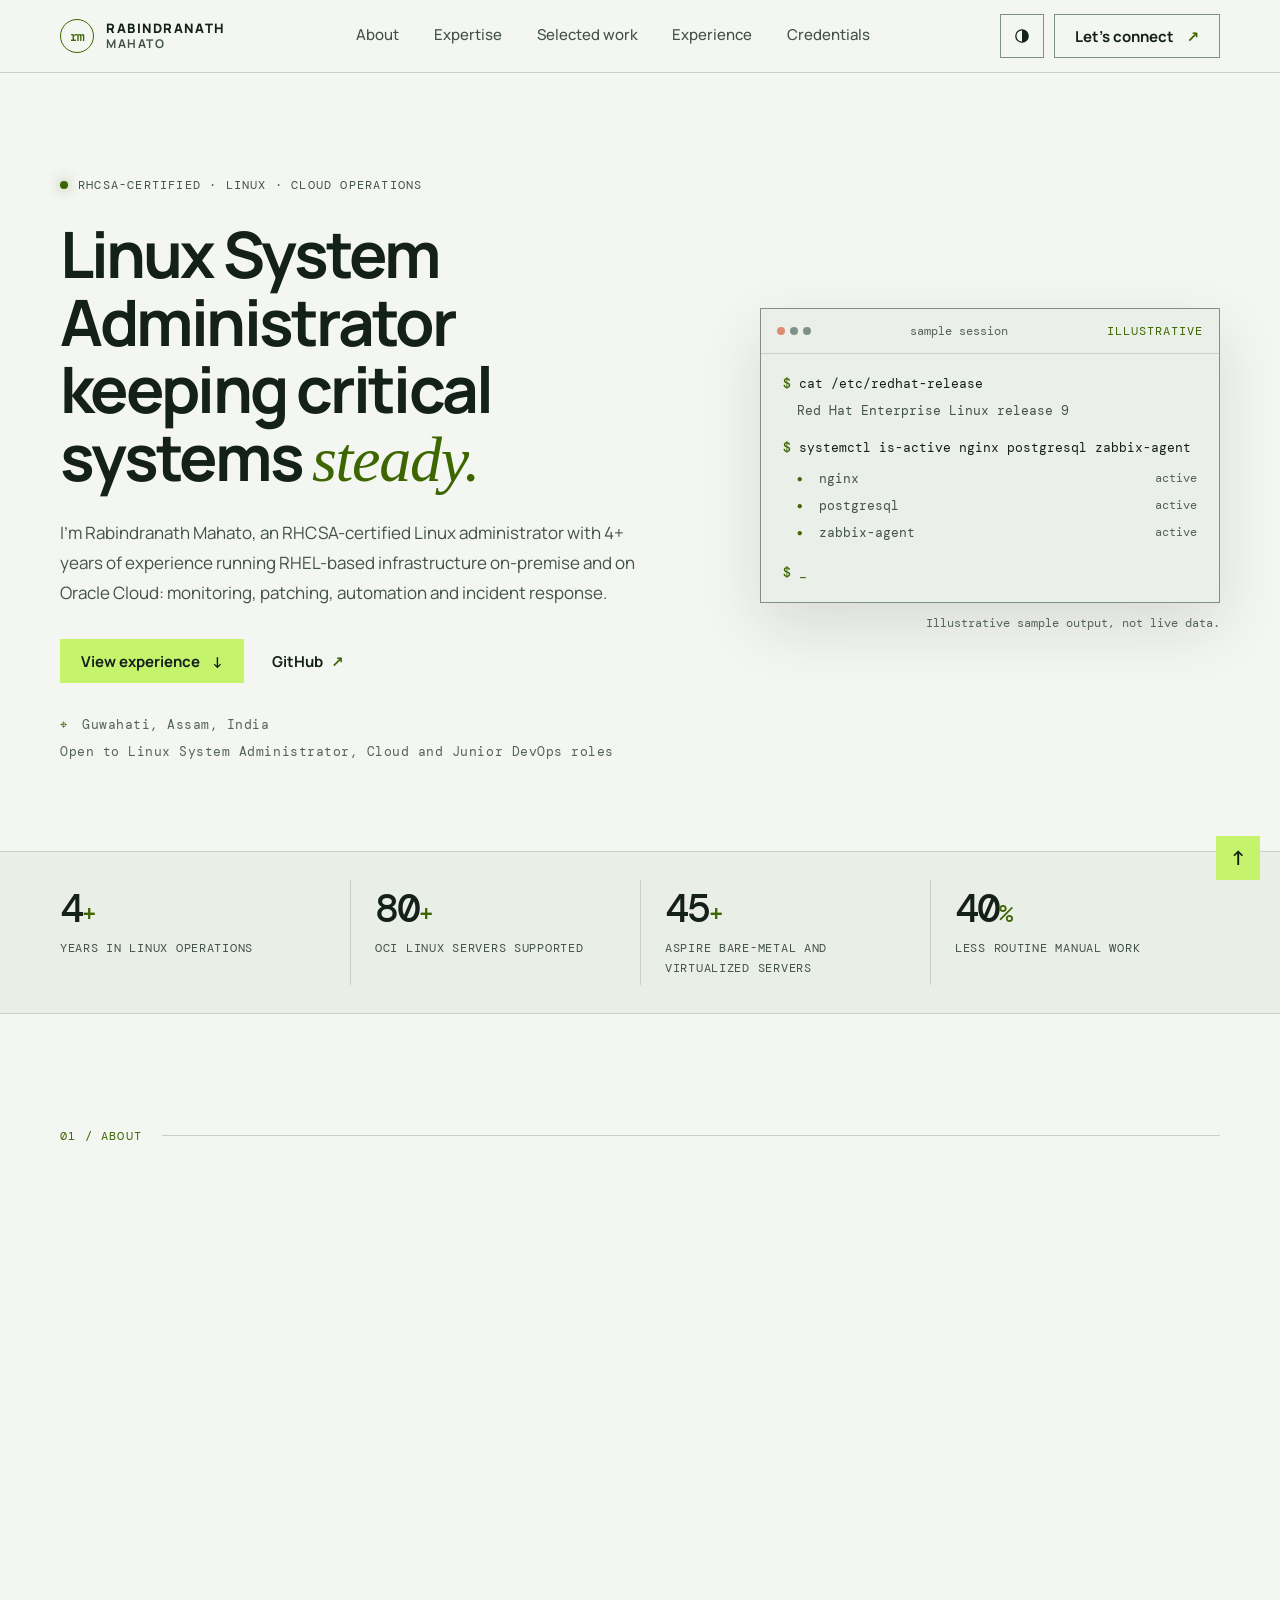
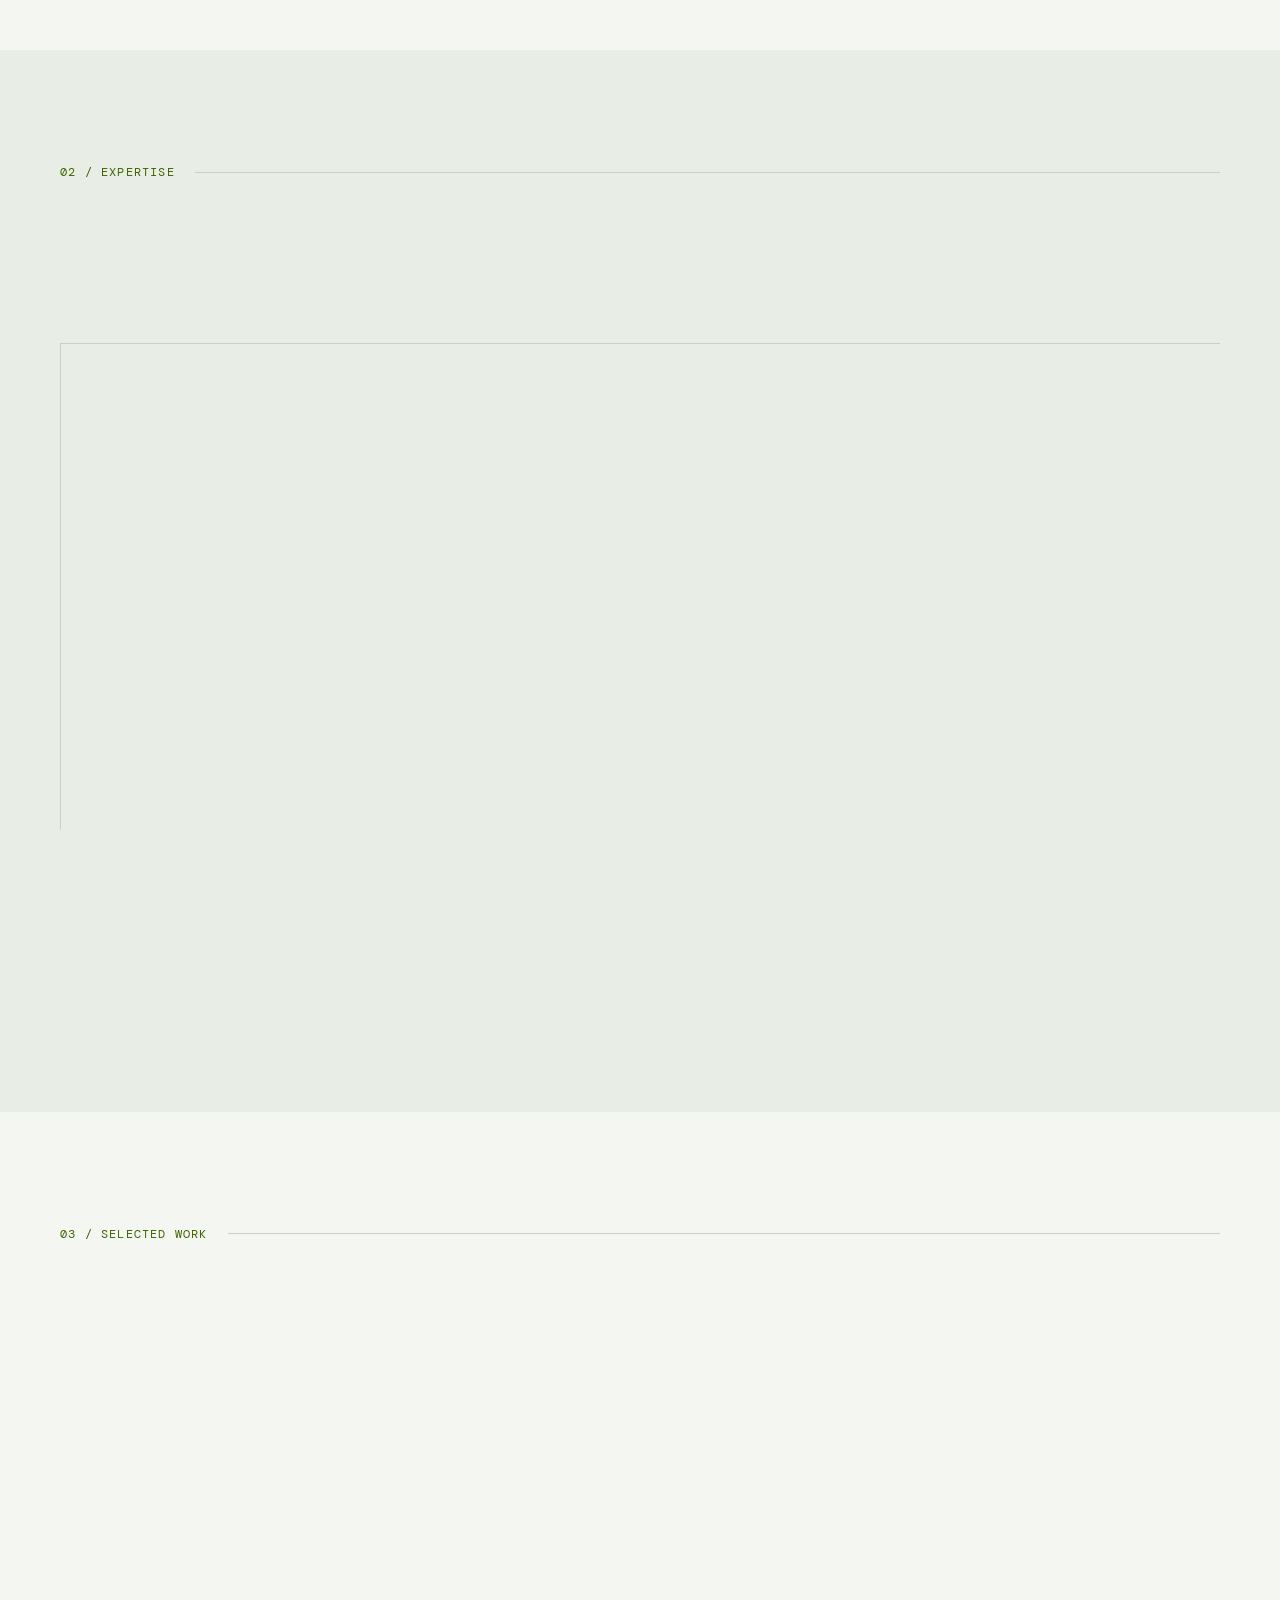
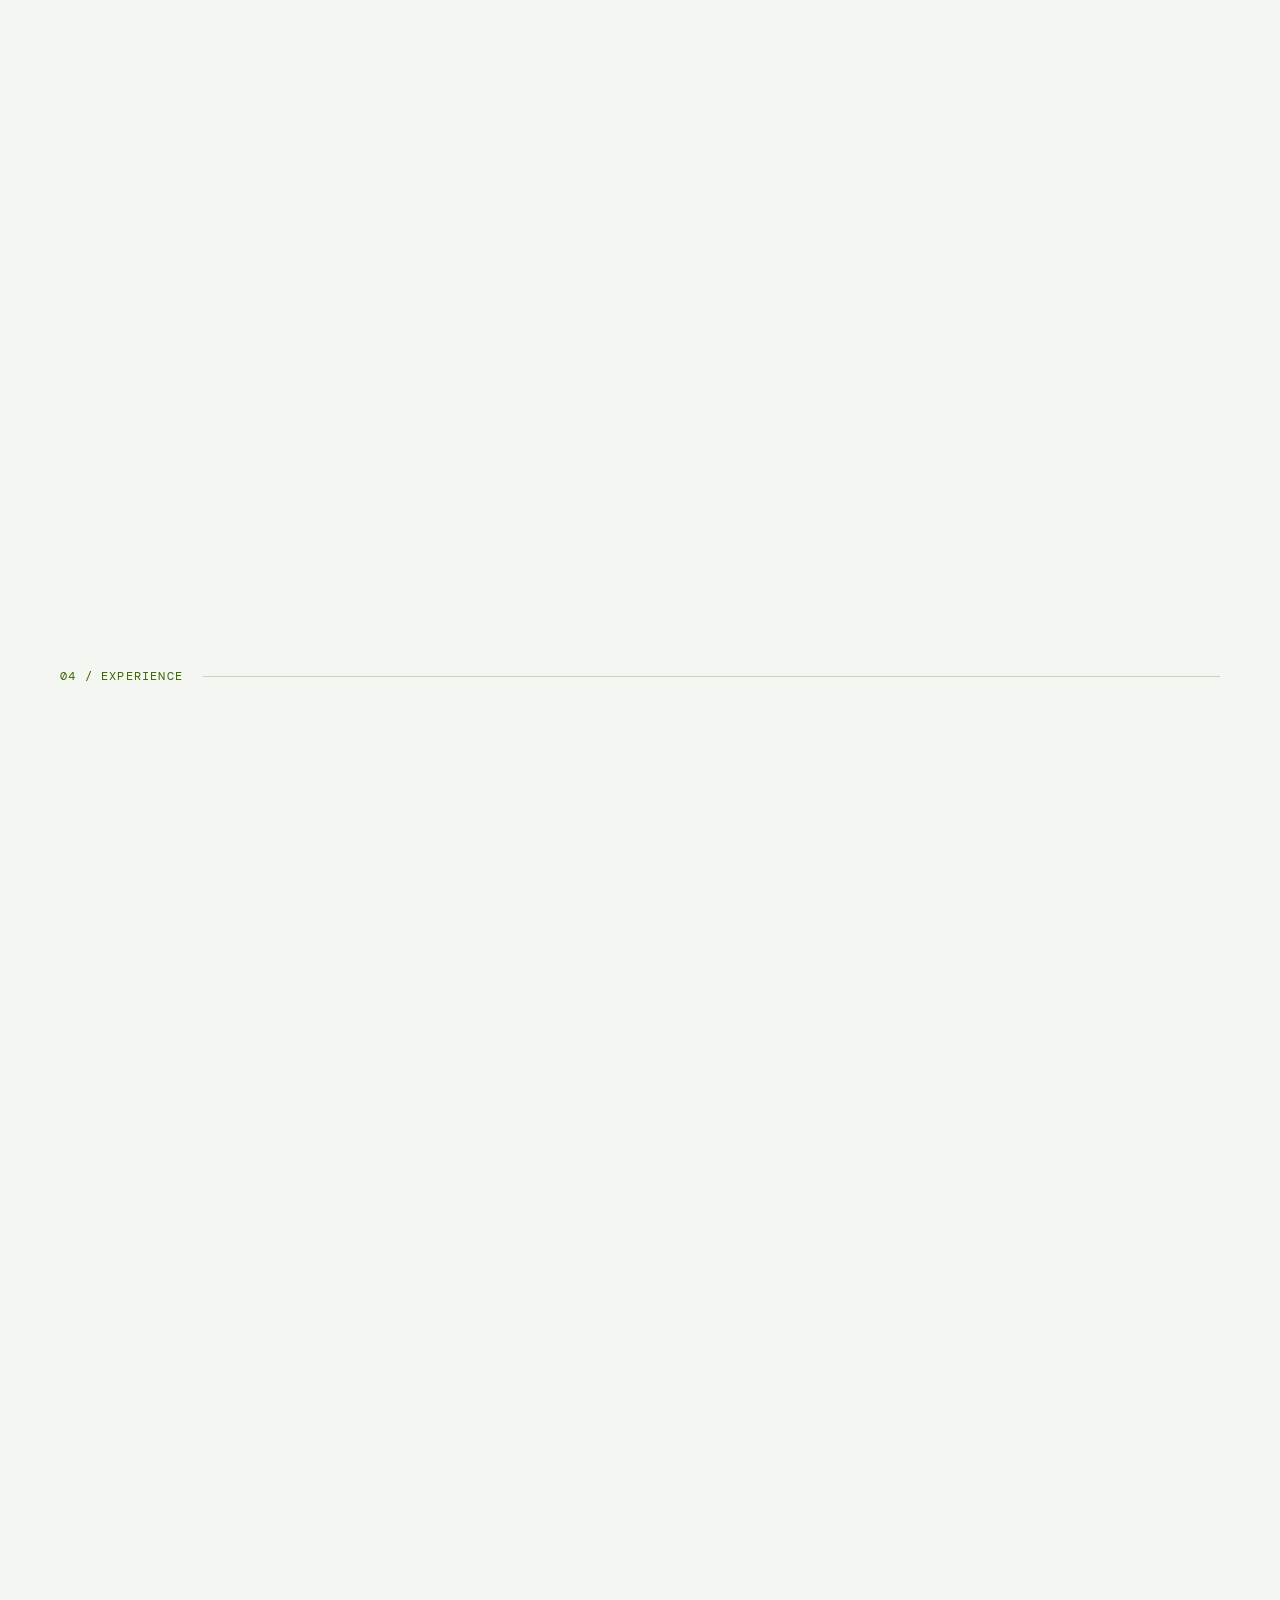
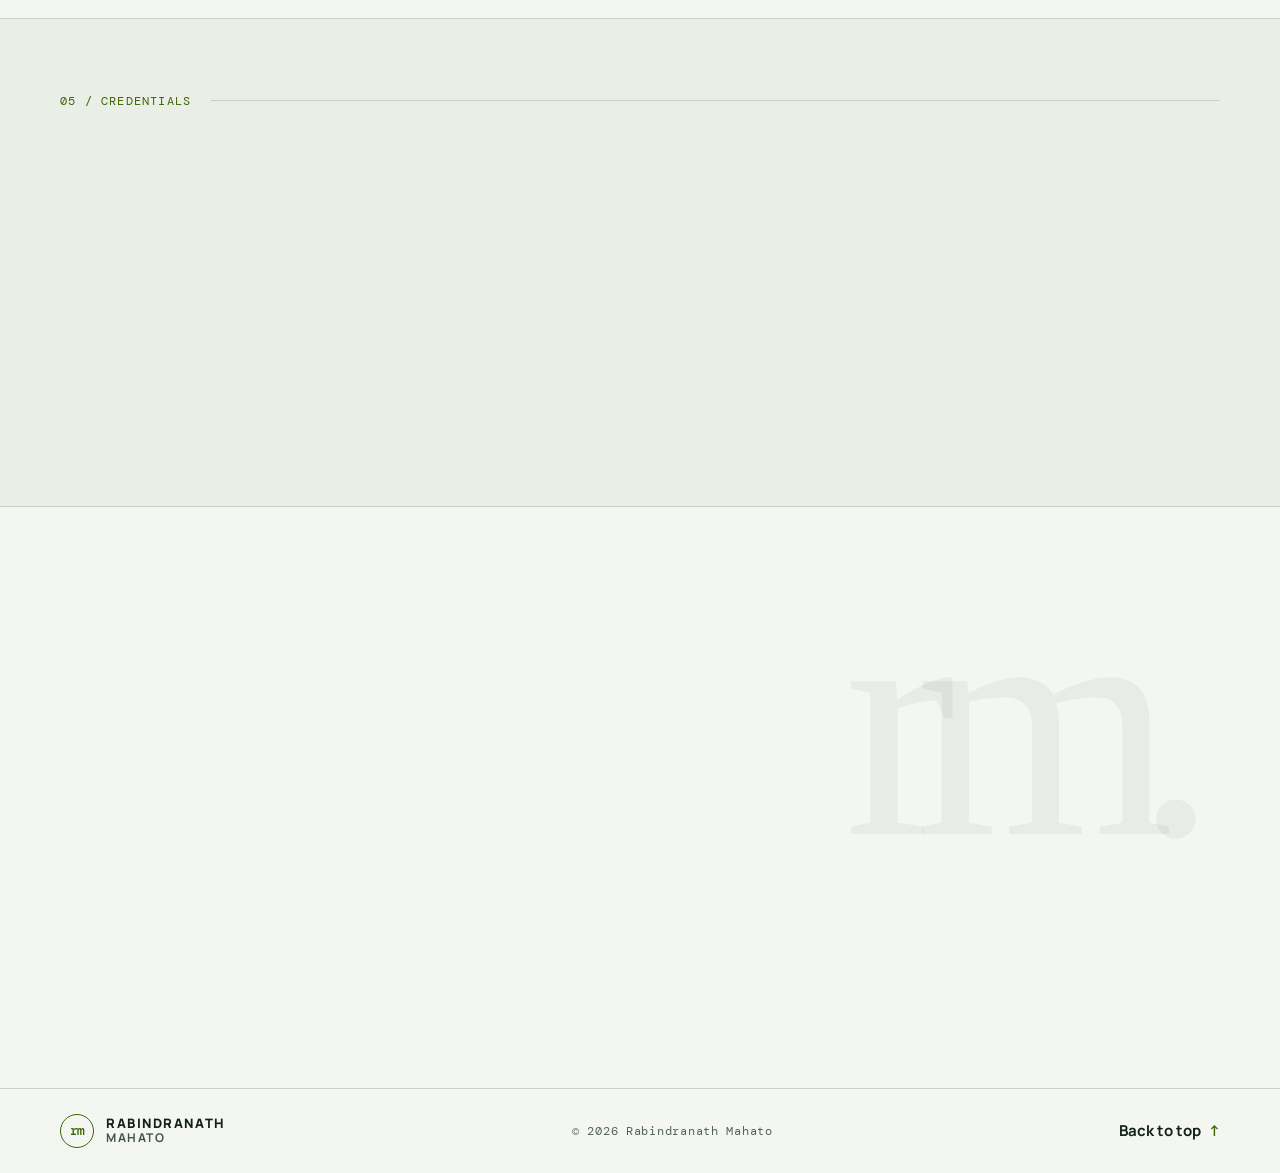
==== commit 7ced0e92: "Merge pull request #4 from rabimahato38/dev Fix LinkedIn profile URL" ====
--- a/index.html
+++ b/index.html
@@ -30,6 +30,8 @@
   <meta name="twitter:title" content="Rabindranath Mahato | Linux System Administrator (RHCSA)">
   <meta name="twitter:description" content="Linux systems, cloud operations and infrastructure reliability. RHEL, Oracle Cloud, Zabbix, Bash.">
   <meta name="twitter:image" content="https://rabimahato38.github.io/og-image.png?v=3">
+  <meta name="twitter:image:alt" content="Rabindranath Mahato, Linux System Administrator, RHCSA certified">
+  <meta name="twitter:url" content="https://rabimahato38.github.io/">
 
   <link rel="icon" href="favicon.svg?v=3" type="image/svg+xml">
   <link rel="icon" href="favicon.ico?v=3" sizes="32x32">
@@ -53,7 +55,7 @@
     },
     "knowsAbout": ["Linux system administration", "Red Hat Enterprise Linux", "Oracle Cloud Infrastructure", "Zabbix monitoring", "Bash scripting", "PostgreSQL"],
     "address": { "@type": "PostalAddress", "addressLocality": "Guwahati", "addressRegion": "Assam", "addressCountry": "IN" },
-    "sameAs": ["https://www.linkedin.com/in/Rabindranath-Mahato", "https://github.com/rabimahato38"]
+    "sameAs": ["https://www.linkedin.com/in/rabindranath-mahato", "https://github.com/rabimahato38"]
   }
   </script>
 
@@ -74,14 +76,14 @@
         <a href="#projects">Selected work</a>
         <a href="#experience">Experience</a>
         <a href="#credentials">Credentials</a>
-        <a class="nav-extra" href="https://www.linkedin.com/in/Rabindranath-Mahato" target="_blank" rel="noopener noreferrer">LinkedIn <span aria-hidden="true">↗</span><span class="sr-only">(opens in a new tab)</span></a>
+        <a class="nav-extra" href="https://www.linkedin.com/in/rabindranath-mahato" target="_blank" rel="noopener noreferrer">LinkedIn <span aria-hidden="true">↗</span><span class="sr-only">(opens in a new tab)</span></a>
       </nav>
 
       <div class="header-actions">
         <button class="theme-toggle" type="button" aria-label="Light theme" aria-pressed="false">
           <svg viewBox="0 0 24 24" width="18" height="18" aria-hidden="true" focusable="false"><circle cx="12" cy="12" r="8.25" fill="none" stroke="currentColor" stroke-width="1.75"/><path d="M12 3.75a8.25 8.25 0 0 1 0 16.5z" fill="currentColor"/></svg>
         </button>
-        <a class="button button-outline contact-button" href="https://www.linkedin.com/in/Rabindranath-Mahato" target="_blank" rel="noopener noreferrer">Let’s connect <span aria-hidden="true">↗</span><span class="sr-only">(opens in a new tab)</span></a>
+        <a class="button button-outline contact-button" href="https://www.linkedin.com/in/rabindranath-mahato" target="_blank" rel="noopener noreferrer">Let’s connect <span aria-hidden="true">↗</span><span class="sr-only">(opens in a new tab)</span></a>
         <button class="menu-toggle" type="button" aria-expanded="false" aria-controls="main-nav" aria-label="Open navigation"><span></span><span></span><span></span></button>
       </div>
     </div>
@@ -141,7 +143,7 @@
           <div class="about-text">
             <p>Linux System Administrator with 4+ years of experience supporting enterprise infrastructure across on-premise and cloud environments. My day-to-day work covers incident response and root cause analysis, monitoring and observability, patching, storage, database operations, and automating repetitive maintenance.</p>
             <p>I currently support Oracle Cloud Infrastructure workloads for citizen-facing services, with a focus on uptime, faster incident resolution, and repeatable operational procedures.</p>
-            <a class="arrow-link" href="https://www.linkedin.com/in/Rabindranath-Mahato" target="_blank" rel="noopener noreferrer">Connect on LinkedIn <span aria-hidden="true">↗</span><span class="sr-only">(opens in a new tab)</span></a>
+            <a class="arrow-link" href="https://www.linkedin.com/in/rabindranath-mahato" target="_blank" rel="noopener noreferrer">Connect on LinkedIn <span aria-hidden="true">↗</span><span class="sr-only">(opens in a new tab)</span></a>
           </div>
         </div>
       </div>
@@ -280,8 +282,8 @@
           <p class="eyebrow"><span class="pulse" aria-hidden="true"></span>Open to new connections</p>
           <h2 id="contact-title">Let’s keep good systems <em>running.</em></h2>
           <p class="contact-text">Open to Linux System Administrator, Cloud Engineer and Junior DevOps Engineer roles. The quickest way to reach me is LinkedIn.</p>
-          <a class="button button-primary" href="https://www.linkedin.com/in/Rabindranath-Mahato" target="_blank" rel="noopener noreferrer">Get in touch <span aria-hidden="true">↗</span><span class="sr-only">(opens in a new tab)</span></a>
-          <p class="contact-social"><a href="https://www.linkedin.com/in/Rabindranath-Mahato" target="_blank" rel="noopener noreferrer">LinkedIn <span aria-hidden="true">↗</span><span class="sr-only">(opens in a new tab)</span></a><a href="https://github.com/rabimahato38" target="_blank" rel="noopener noreferrer">GitHub <span aria-hidden="true">↗</span><span class="sr-only">(opens in a new tab)</span></a></p>
+          <a class="button button-primary" href="https://www.linkedin.com/in/rabindranath-mahato" target="_blank" rel="noopener noreferrer">Get in touch <span aria-hidden="true">↗</span><span class="sr-only">(opens in a new tab)</span></a>
+          <p class="contact-social"><a href="https://www.linkedin.com/in/rabindranath-mahato" target="_blank" rel="noopener noreferrer">LinkedIn <span aria-hidden="true">↗</span><span class="sr-only">(opens in a new tab)</span></a><a href="https://github.com/rabimahato38" target="_blank" rel="noopener noreferrer">GitHub <span aria-hidden="true">↗</span><span class="sr-only">(opens in a new tab)</span></a></p>
         </div>
       </div>
     </section>
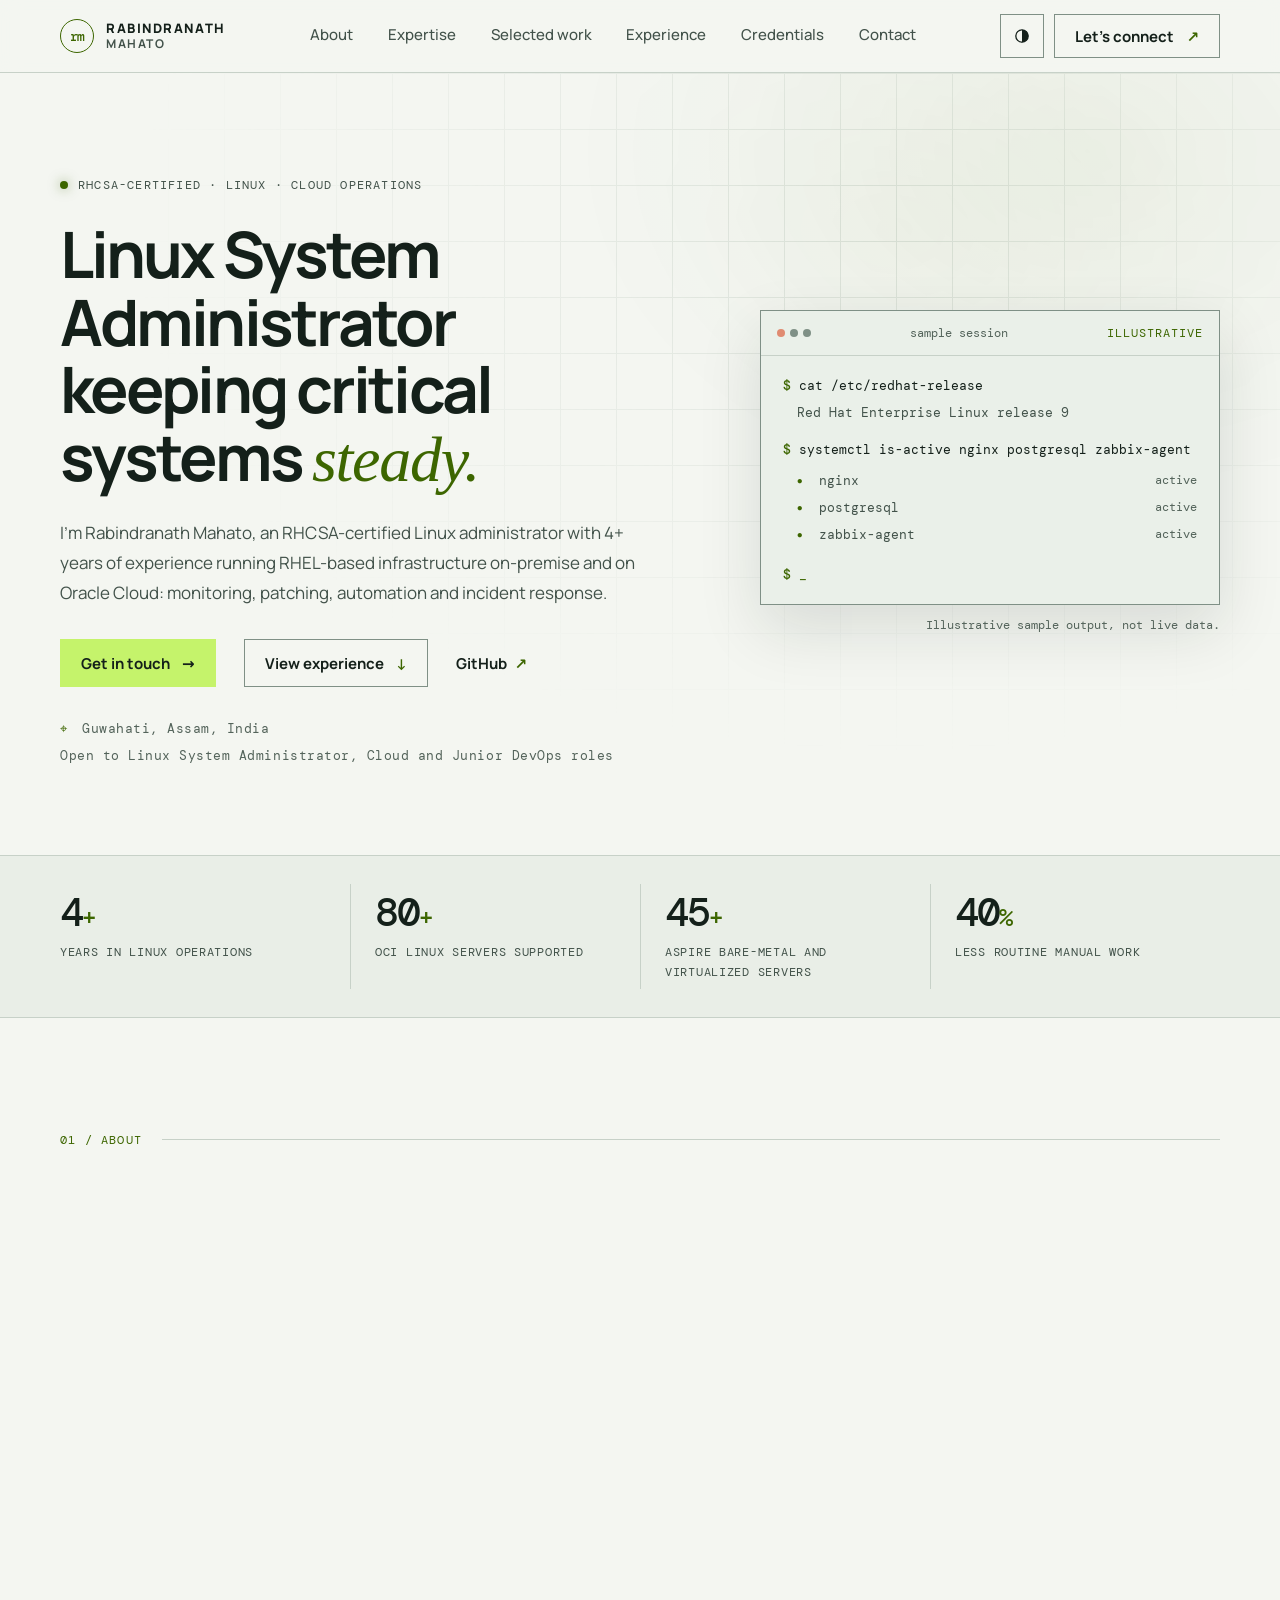
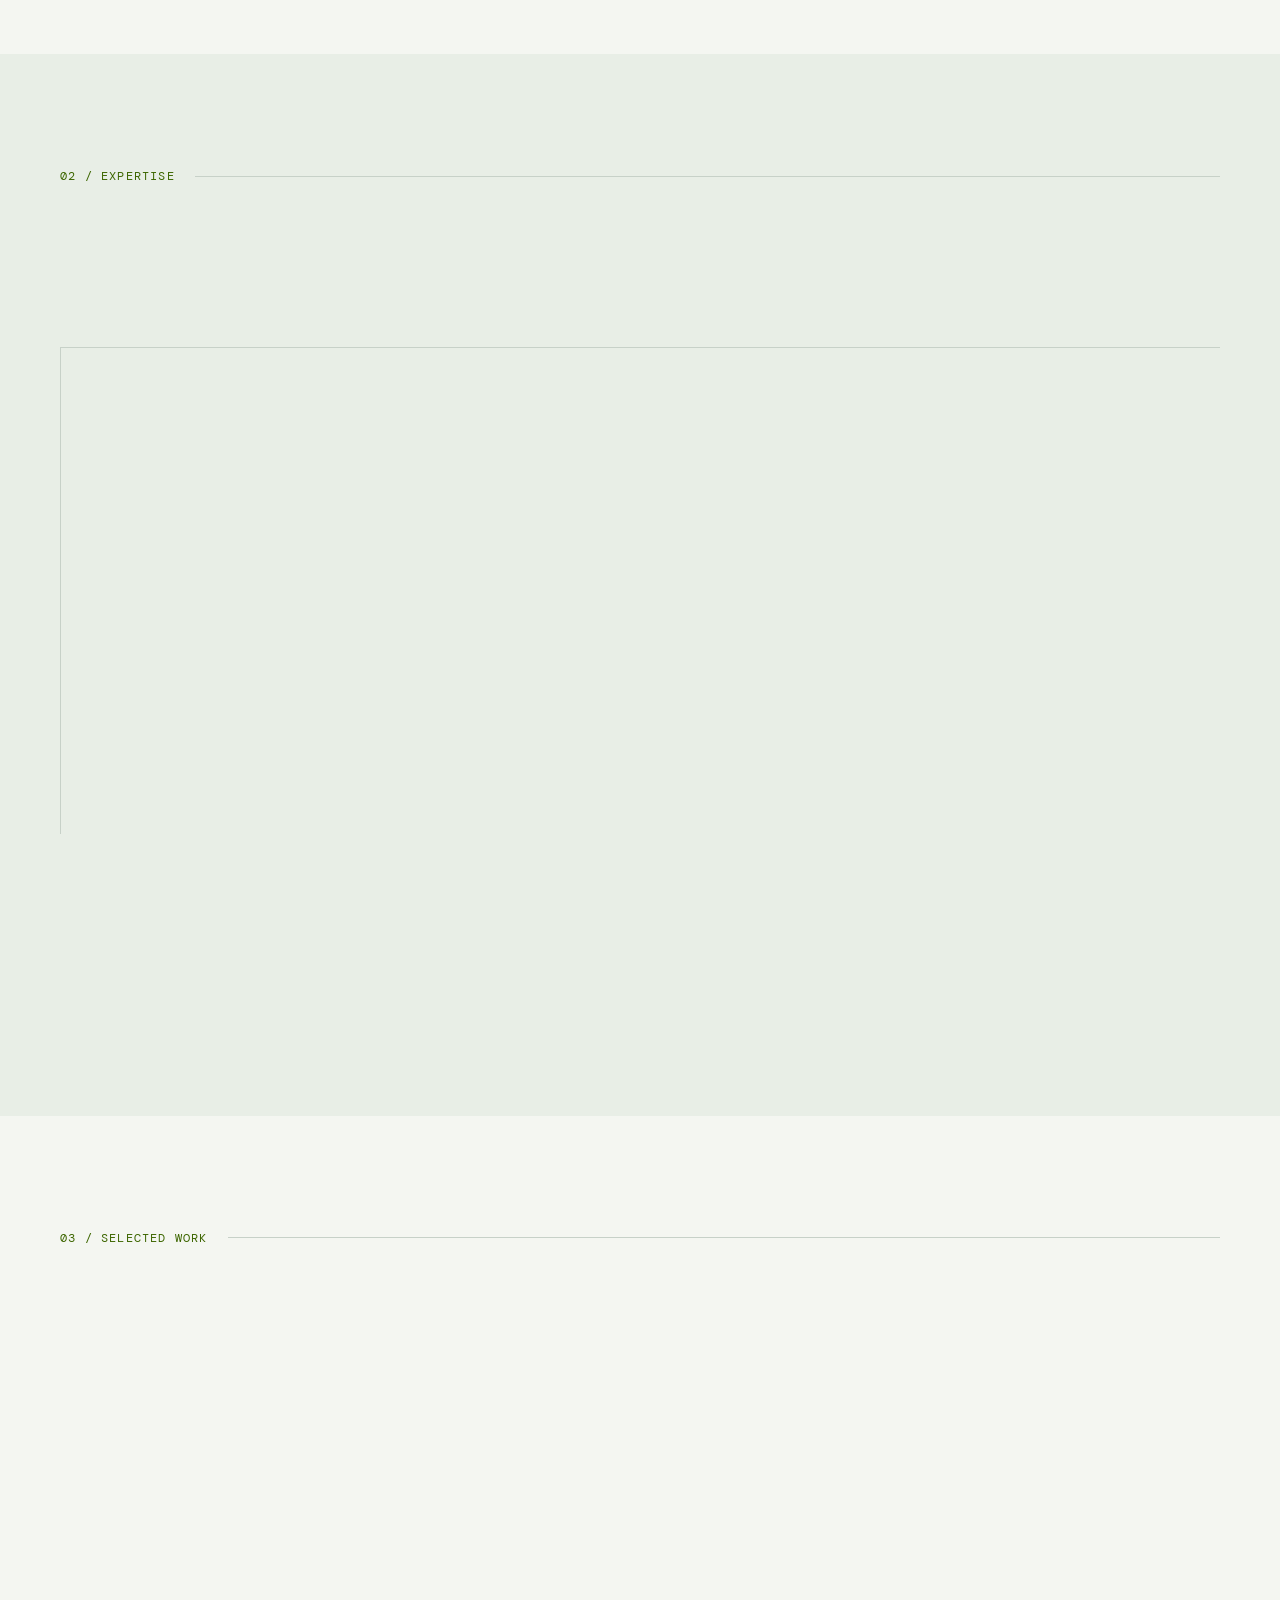
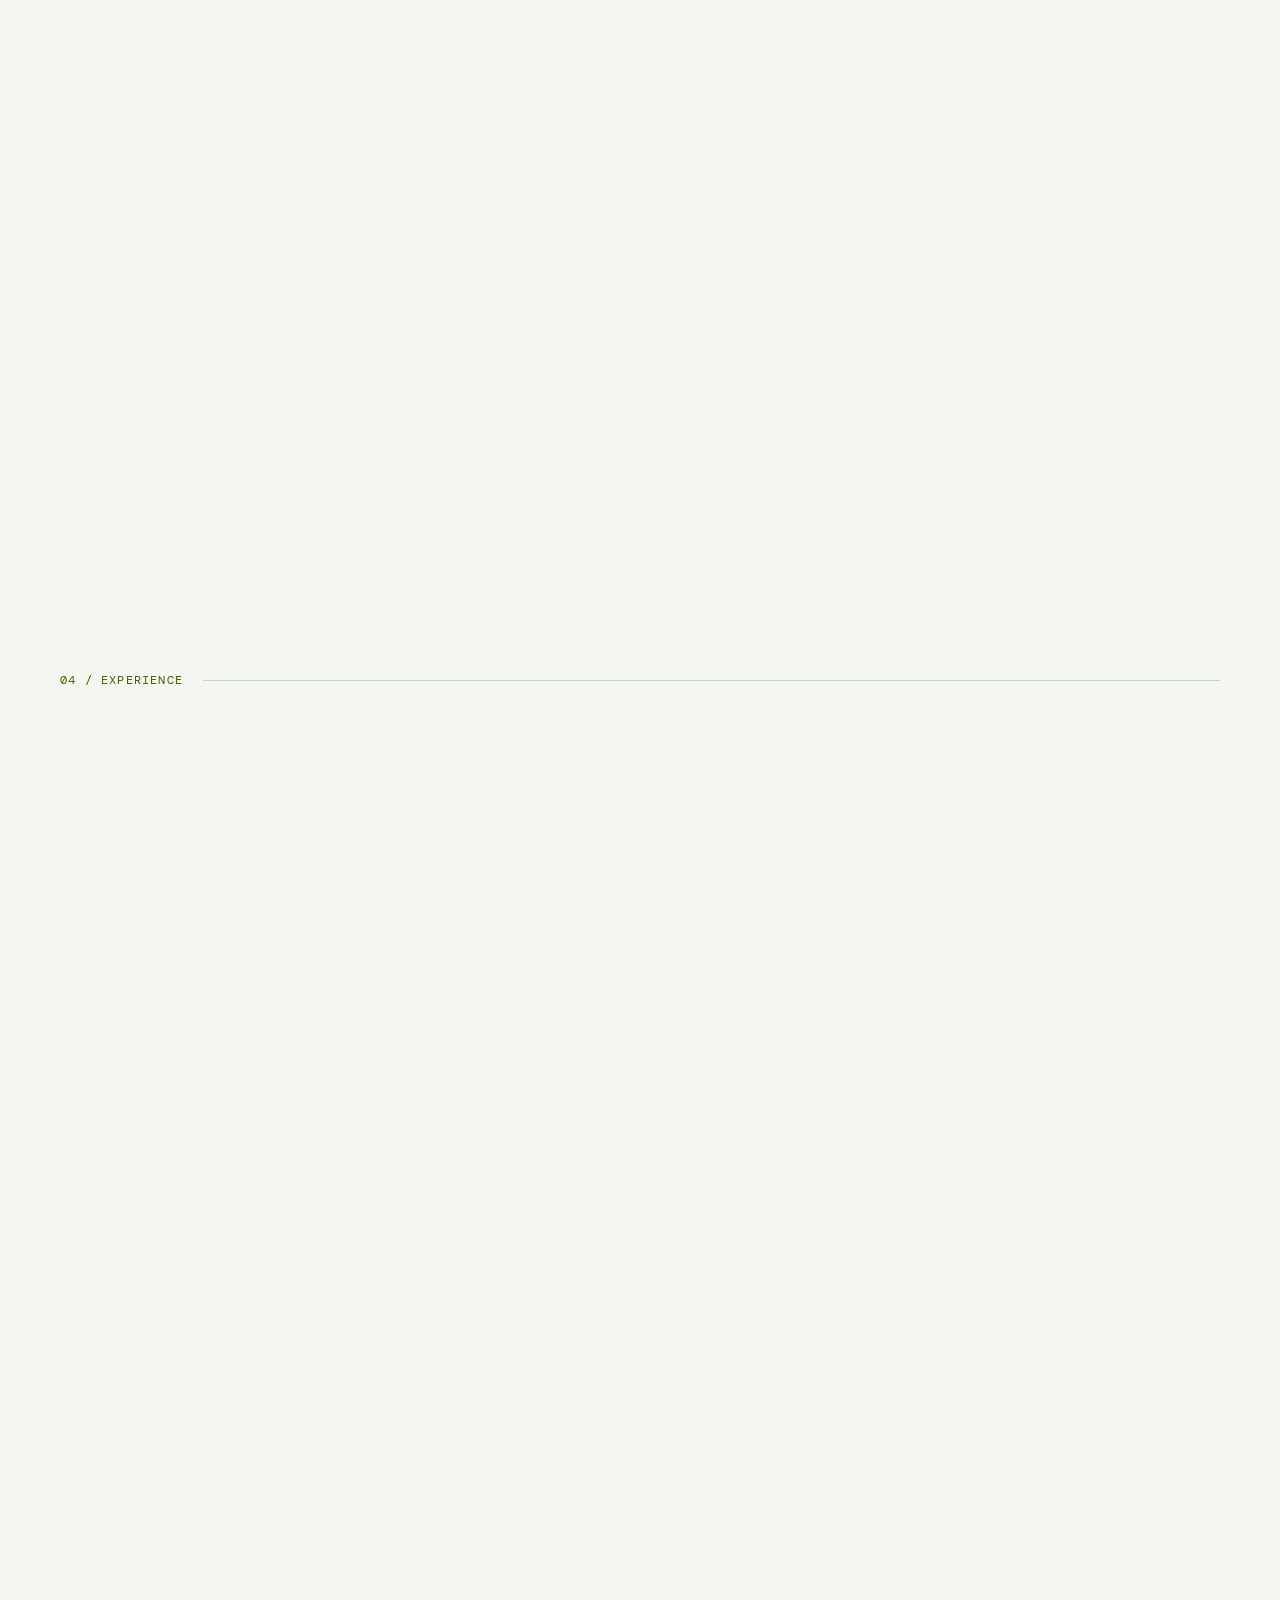
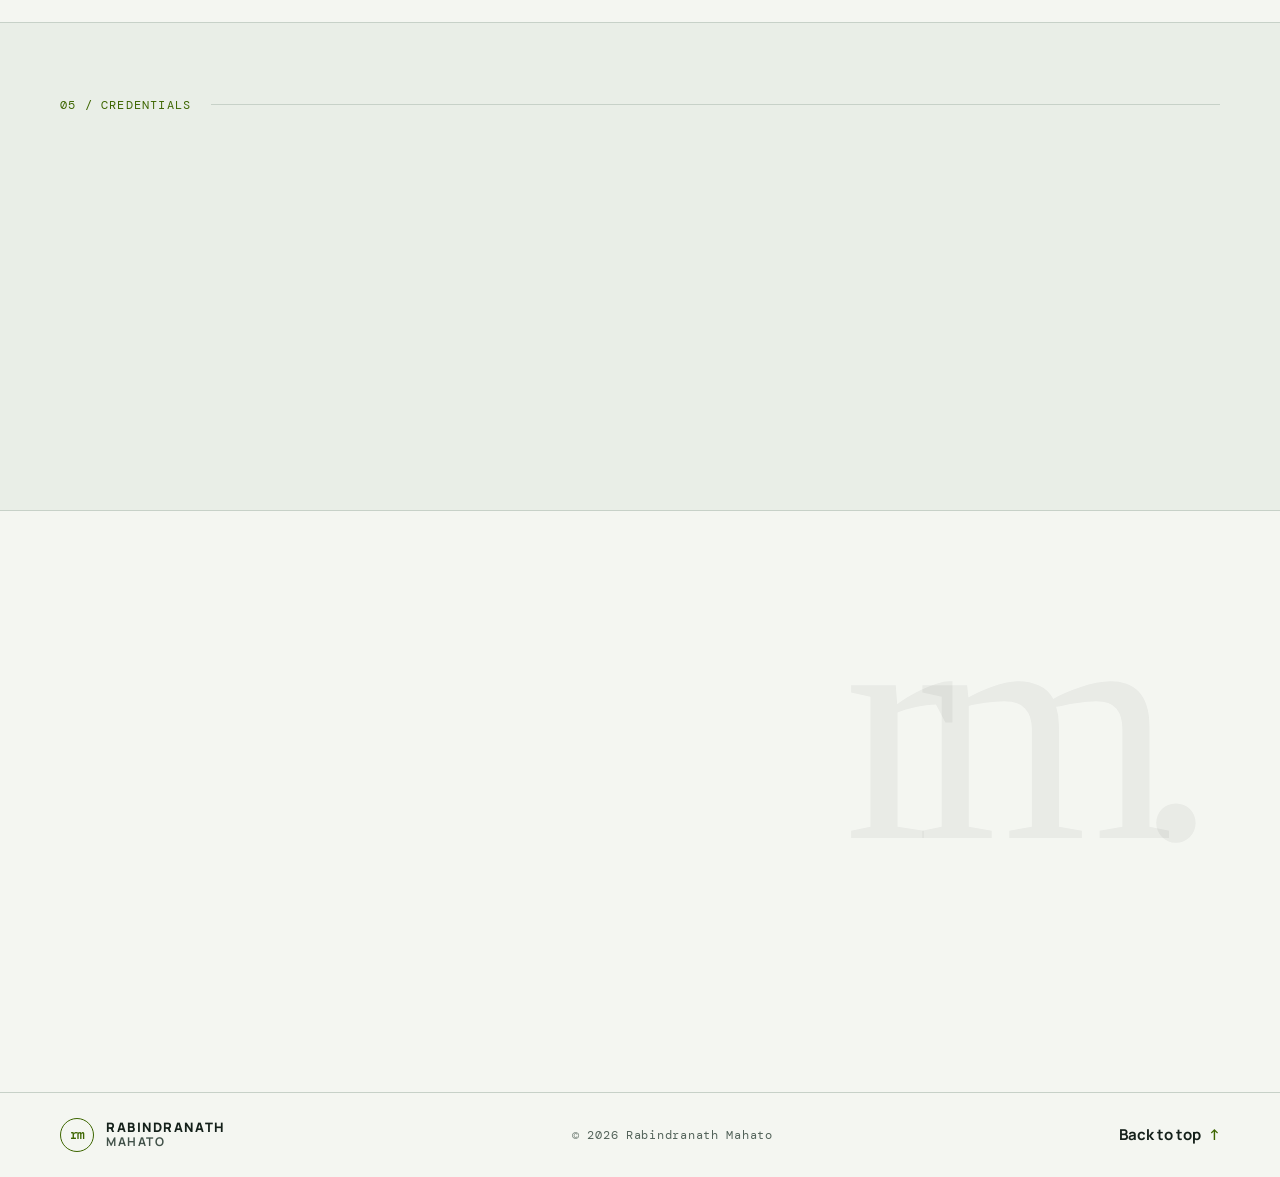
==== commit 745b757f: "UX polish: clearer CTAs, contact nav, hero depth, scroll progress, count-up stats, card feedback Co-" ====
--- a/index.html
+++ b/index.html
@@ -22,20 +22,18 @@
   <meta property="og:title" content="Rabindranath Mahato | Linux System Administrator (RHCSA)">
   <meta property="og:description" content="Linux systems, cloud operations and infrastructure reliability. RHEL, Oracle Cloud, Zabbix, Bash.">
   <meta property="og:url" content="https://rabimahato38.github.io/">
-  <meta property="og:image" content="https://rabimahato38.github.io/og-image.png?v=3">
+  <meta property="og:image" content="https://rabimahato38.github.io/og-image.png?v=4">
   <meta property="og:image:width" content="1200">
   <meta property="og:image:height" content="630">
   <meta property="og:image:alt" content="Rabindranath Mahato, Linux System Administrator, RHCSA certified">
   <meta name="twitter:card" content="summary_large_image">
   <meta name="twitter:title" content="Rabindranath Mahato | Linux System Administrator (RHCSA)">
   <meta name="twitter:description" content="Linux systems, cloud operations and infrastructure reliability. RHEL, Oracle Cloud, Zabbix, Bash.">
-  <meta name="twitter:image" content="https://rabimahato38.github.io/og-image.png?v=3">
-  <meta name="twitter:image:alt" content="Rabindranath Mahato, Linux System Administrator, RHCSA certified">
-  <meta name="twitter:url" content="https://rabimahato38.github.io/">
-
-  <link rel="icon" href="favicon.svg?v=3" type="image/svg+xml">
-  <link rel="icon" href="favicon.ico?v=3" sizes="32x32">
-  <link rel="apple-touch-icon" href="apple-touch-icon.png?v=3">
+  <meta name="twitter:image" content="https://rabimahato38.github.io/og-image.png?v=4">
+
+  <link rel="icon" href="favicon.svg?v=4" type="image/svg+xml">
+  <link rel="icon" href="favicon.ico?v=4" sizes="32x32">
+  <link rel="apple-touch-icon" href="apple-touch-icon.png?v=4">
 
   <script type="application/ld+json">
   {
@@ -60,13 +58,14 @@
   </script>
 
   <link rel="preload" href="assets/fonts/manrope-latin-wght-normal.woff2" as="font" type="font/woff2" crossorigin>
-  <link rel="stylesheet" href="styles.css?v=3">
+  <link rel="stylesheet" href="styles.css?v=4">
   <script>try{var d=document.documentElement,t=localStorage.getItem('portfolio-theme');if(t!=='light'&&t!=='dark')t=window.matchMedia('(prefers-color-scheme: light)').matches?'light':'dark';d.dataset.theme=t;var m=document.querySelector('meta[name="theme-color"]');if(m)m.content=t==='light'?'#f4f6f1':'#101918'}catch(e){}document.documentElement.classList.add('js');</script>
 </head>
 <body>
   <a class="skip-link" href="#main">Skip to main content</a>
 
   <header class="topbar">
+    <div class="scroll-progress" aria-hidden="true"></div>
     <div class="container topbar-inner">
       <a class="wordmark" href="#home"><span class="mark" aria-hidden="true">rm</span><span>Rabindranath <small>Mahato</small></span></a>
 
@@ -76,6 +75,7 @@
         <a href="#projects">Selected work</a>
         <a href="#experience">Experience</a>
         <a href="#credentials">Credentials</a>
+        <a href="#contact">Contact</a>
         <a class="nav-extra" href="https://www.linkedin.com/in/rabindranath-mahato" target="_blank" rel="noopener noreferrer">LinkedIn <span aria-hidden="true">↗</span><span class="sr-only">(opens in a new tab)</span></a>
       </nav>
 
@@ -97,7 +97,8 @@
           <h1 id="hero-title">Linux System Administrator keeping critical systems <em>steady.</em></h1>
           <p class="lead">I’m Rabindranath Mahato, an RHCSA-certified Linux administrator with 4+ years of experience running RHEL-based infrastructure on-premise and on Oracle Cloud: monitoring, patching, automation and incident response.</p>
           <div class="hero-actions">
-            <a class="button button-primary" href="#experience">View experience <span aria-hidden="true">↓</span></a>
+            <a class="button button-primary" href="#contact">Get in touch <span aria-hidden="true">→</span></a>
+            <a class="button button-outline" href="#experience">View experience <span aria-hidden="true">↓</span></a>
             <a class="text-link" href="https://github.com/rabimahato38" target="_blank" rel="noopener noreferrer">GitHub <span aria-hidden="true">↗</span><span class="sr-only">(opens in a new tab)</span></a>
           </div>
           <ul class="hero-meta">
@@ -127,10 +128,10 @@
     <section class="stats" aria-label="Career highlights">
       <div class="container">
         <ul class="stats-list">
-          <li><strong>4<span>+</span></strong><span class="stat-label">Years in Linux operations</span></li>
-          <li><strong>80<span>+</span></strong><span class="stat-label">OCI Linux servers supported</span></li>
-          <li><strong>45<span>+</span></strong><span class="stat-label">Aspire bare-metal and virtualized servers</span></li>
-          <li><strong>40<span>%</span></strong><span class="stat-label">Less routine manual work</span></li>
+          <li><strong><span class="count" data-count="4">4</span><span>+</span></strong><span class="stat-label">Years in Linux operations</span></li>
+          <li><strong><span class="count" data-count="80">80</span><span>+</span></strong><span class="stat-label">OCI Linux servers supported</span></li>
+          <li><strong><span class="count" data-count="45">45</span><span>+</span></strong><span class="stat-label">Aspire bare-metal and virtualized servers</span></li>
+          <li><strong><span class="count" data-count="40">40</span><span>%</span></strong><span class="stat-label">Less routine manual work</span></li>
         </ul>
       </div>
     </section>
@@ -225,7 +226,7 @@
         </div>
 
         <article class="job" id="role-innoworq" aria-labelledby="role-innoworq-title">
-          <div class="job-meta"><p><time datetime="2026-04">Apr 2026</time> — Present</p><p>Guwahati, Assam</p></div>
+          <div class="job-meta"><p><time datetime="2026-04">Apr 2026</time> — Present</p><p class="badge-current"><span class="pulse" aria-hidden="true"></span>Current role</p><p>Guwahati, Assam</p></div>
           <div class="job-body">
             <h3 id="role-innoworq-title">Linux System Administrator L1</h3>
             <p class="company">Innoworq Infotech Private Limited</p>
@@ -298,6 +299,6 @@
     <a class="back-top" href="#home" aria-label="Back to top"><span aria-hidden="true">↑</span></a>
   </footer>
 
-  <script src="script.js?v=3" defer></script>
+  <script src="script.js?v=4" defer></script>
 </body>
 </html>
--- a/styles.css
+++ b/styles.css
@@ -196,7 +196,7 @@
 .stats-list li { padding: 6px 24px; border-left: 1px solid var(--line); }
 .stats-list li:first-child { border-left: 0; padding-left: 0; }
 .stats-list strong { display: block; font: 500 clamp(1.875rem, 3.4vw, 2.5rem)/1.1 var(--mono); letter-spacing: -0.05em; }
-.stats-list strong span { color: var(--accent); font-size: 0.6em; letter-spacing: 0; }
+.stats-list strong > span:not(.count) { color: var(--accent); font-size: 0.6em; letter-spacing: 0; }
 .stat-label { display: block; margin-top: 8px; font-size: 0.75rem; letter-spacing: 0.06em; text-transform: uppercase; color: var(--muted); }
 
 /* ---------- Sections ---------- */
@@ -345,15 +345,57 @@
   .header-actions { gap: 6px; }
 }
 
+/* ---------- UX polish ---------- */
+::selection { background: var(--accent-fill); color: var(--on-accent); }
+
+/* Scroll progress + header elevation */
+.scroll-progress { position: absolute; left: 0; bottom: -1px; height: 2px; width: 100%; background: var(--accent); transform: scaleX(var(--progress, 0)); transform-origin: 0 50%; }
+.topbar { transition: box-shadow 0.25s; }
+.topbar.scrolled { box-shadow: 0 8px 30px rgb(0 0 0 / 0.18); }
+
+/* Hero depth: soft accent glow and a faint grid, drawn in CSS only */
+.hero { position: relative; isolation: isolate; overflow: hidden; }
+.hero::before {
+  content: ""; position: absolute; inset: 0; z-index: -1; pointer-events: none;
+  background:
+    radial-gradient(60% 70% at 85% 10%, color-mix(in srgb, var(--accent) 14%, transparent), transparent 70%),
+    linear-gradient(var(--line) 1px, transparent 1px) 0 0 / 56px 56px,
+    linear-gradient(90deg, var(--line) 1px, transparent 1px) 0 0 / 56px 56px;
+  opacity: 0.55;
+  -webkit-mask-image: radial-gradient(80% 90% at 70% 20%, #000, transparent 75%);
+  mask-image: radial-gradient(80% 90% at 70% 20%, #000, transparent 75%);
+}
+.hero-actions .button { min-height: 48px; }
+.button { transition: background-color 0.2s, border-color 0.2s, color 0.2s, transform 0.2s, box-shadow 0.2s; }
+.button-primary:hover { box-shadow: 0 8px 24px color-mix(in srgb, var(--accent) 30%, transparent); transform: translateY(-1px); }
+
+/* Interactive feedback on cards and skills */
+.project-card { position: relative; }
+.project-card::before { content: ""; position: absolute; left: -1px; right: -1px; top: -1px; height: 2px; background: var(--accent); transform: scaleX(0); transform-origin: 0 50%; transition: transform 0.3s ease; }
+.project-card:hover::before, .project-card:focus-within::before { transform: scaleX(1); }
+.project-link span { transition: transform 0.2s; }
+.project-link:hover span { transform: translateY(2px); }
+.skill-grid > li { transition: background-color 0.2s; }
+.skill-grid > li:hover { background: color-mix(in srgb, var(--accent) 6%, transparent); }
+.chips li { transition: border-color 0.2s, color 0.2s; }
+.skill-grid > li:hover .chips li, .project-card:hover .chips li { border-color: color-mix(in srgb, var(--accent) 55%, var(--line-strong)); color: var(--text); }
+
+/* Current-role badge; tabular numerals keep the count-up steady */
+.badge-current { display: inline-flex; align-items: center; width: fit-content; padding: 3px 10px; border: 1px solid var(--accent); color: var(--accent); font-size: 0.6875rem; letter-spacing: 0.1em; }
+.badge-current .pulse { width: 6px; height: 6px; margin-right: 8px; }
+.stats-list strong { font-variant-numeric: tabular-nums; }
+
 /* ---------- Motion & print ---------- */
 @media (prefers-reduced-motion: reduce) {
   *, *::before, *::after { transition-duration: 0.01ms !important; }
   .cursor { animation: none; }
+  .button-primary:hover { transform: none; }
+  .scroll-progress { display: none; }
   .reveal { opacity: 1; transform: none; }
 }
 @media print {
   :root, :root[data-theme] { --bg: #fff; --surface: #fff; --band: #fff; --terminal: #fff; --text: #000; --muted: #222; --subtle: #333; --accent: #000; --line: #bbb; --line-strong: #777; }
-  .topbar, .hero-art, .back-top, .menu-toggle, .theme-toggle { display: none !important; }
+  .topbar, .scroll-progress, .hero::before, .hero-art, .back-top, .menu-toggle, .theme-toggle { display: none !important; }
   .reveal { opacity: 1 !important; transform: none !important; }
   .section, .credentials, .contact-section { padding-block: 24px; }
   .project-card, .job { break-inside: avoid; }
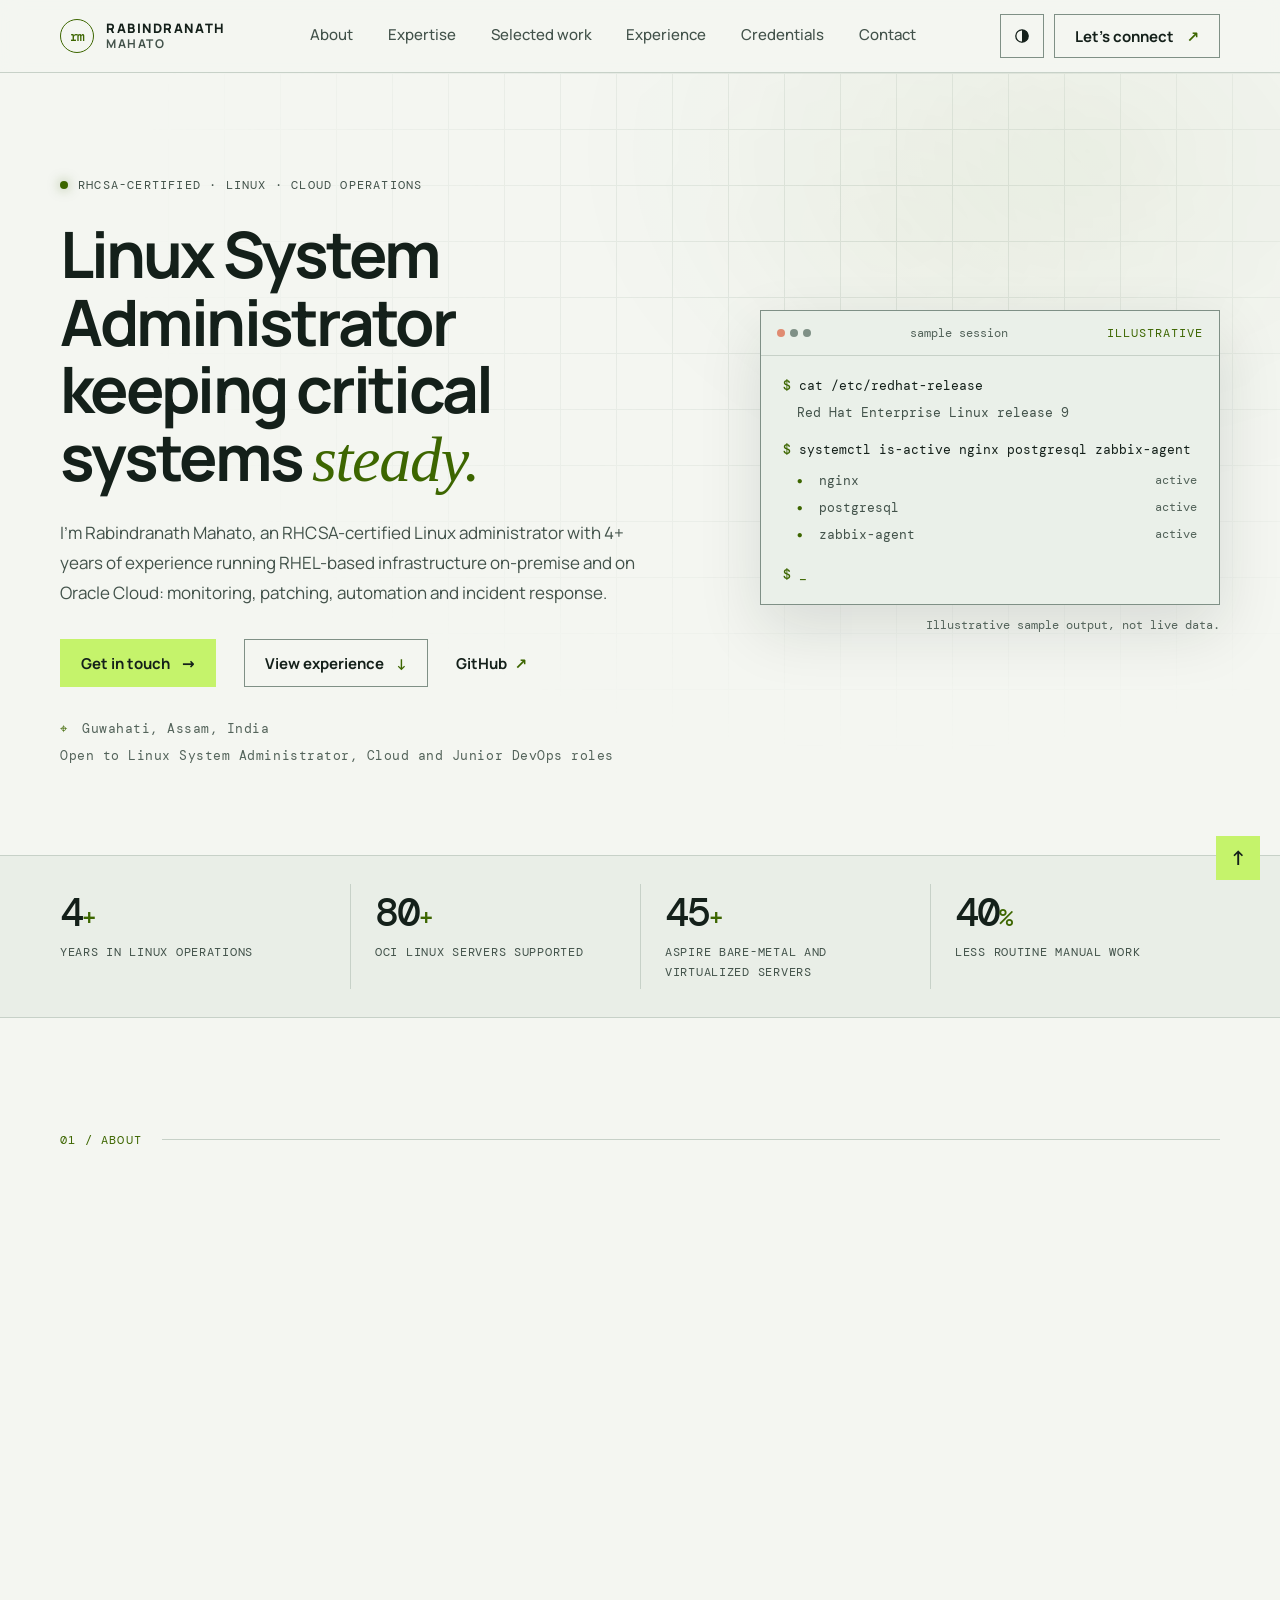
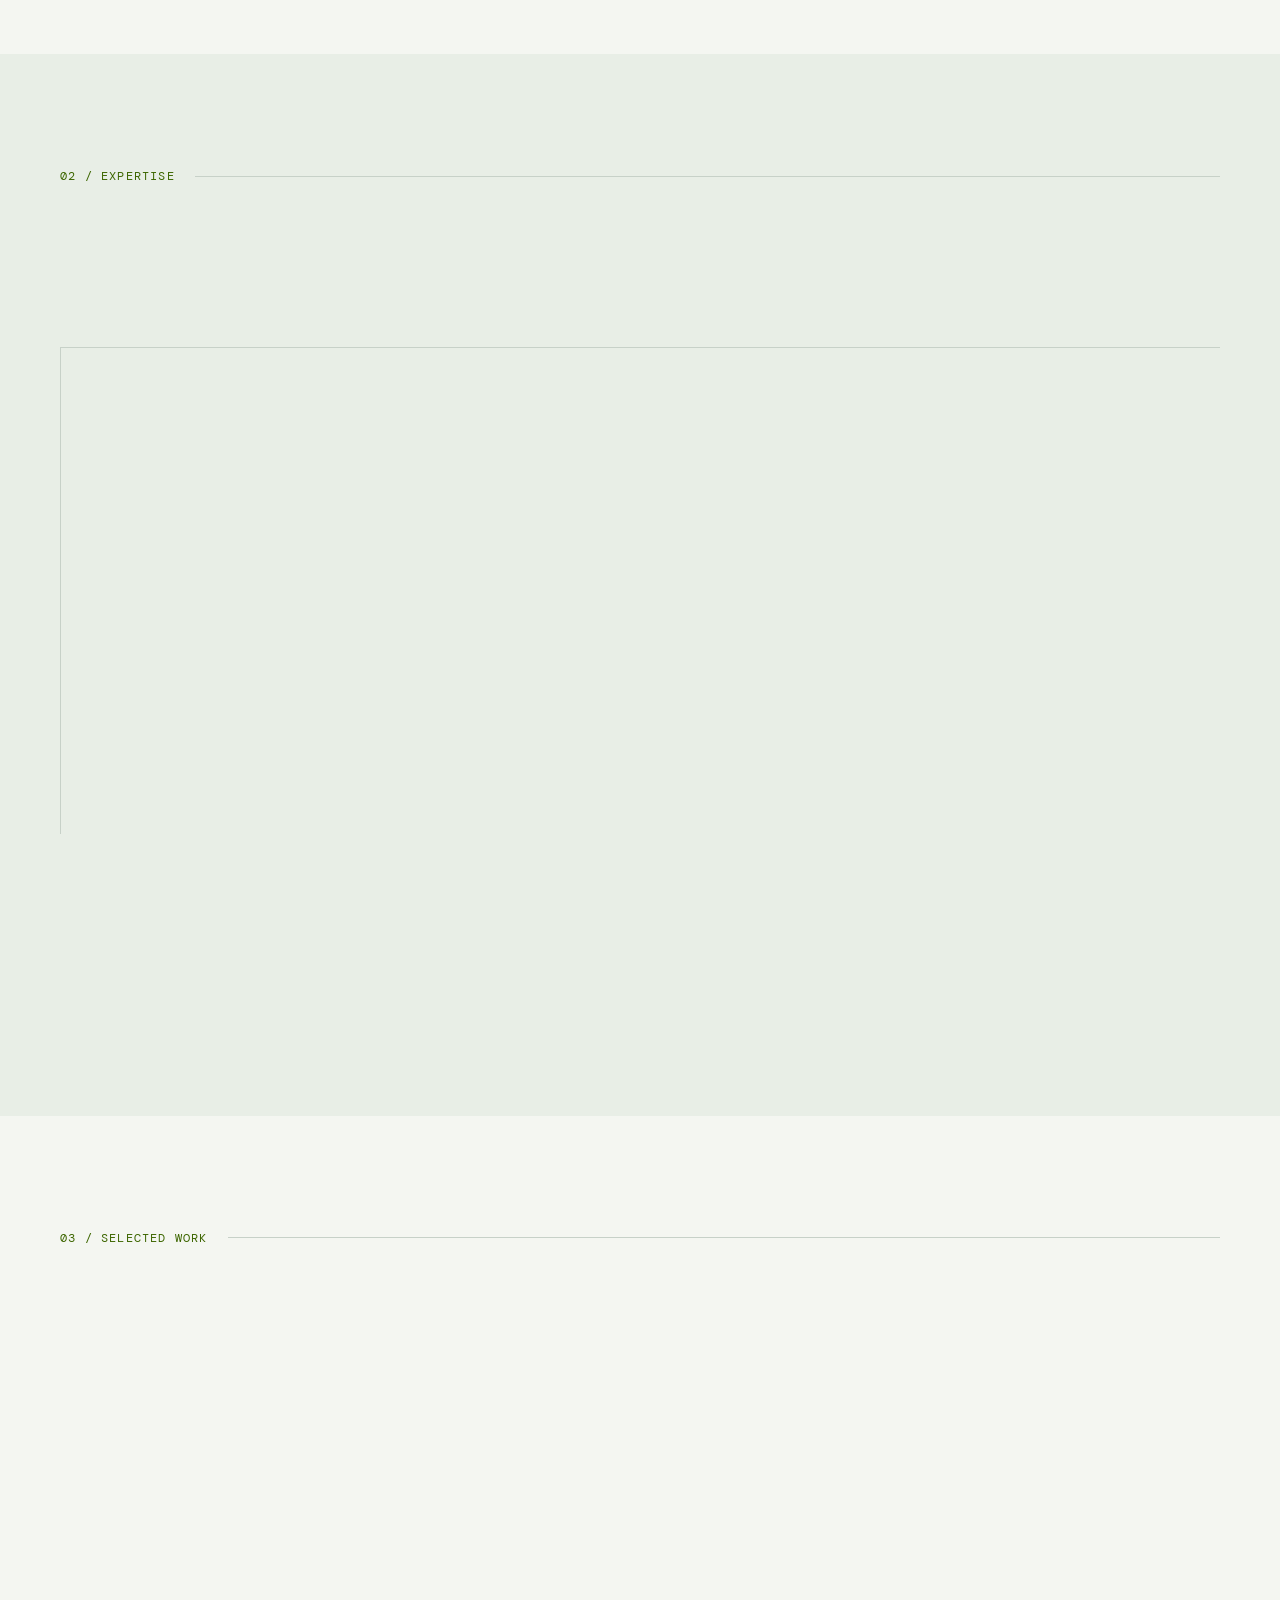
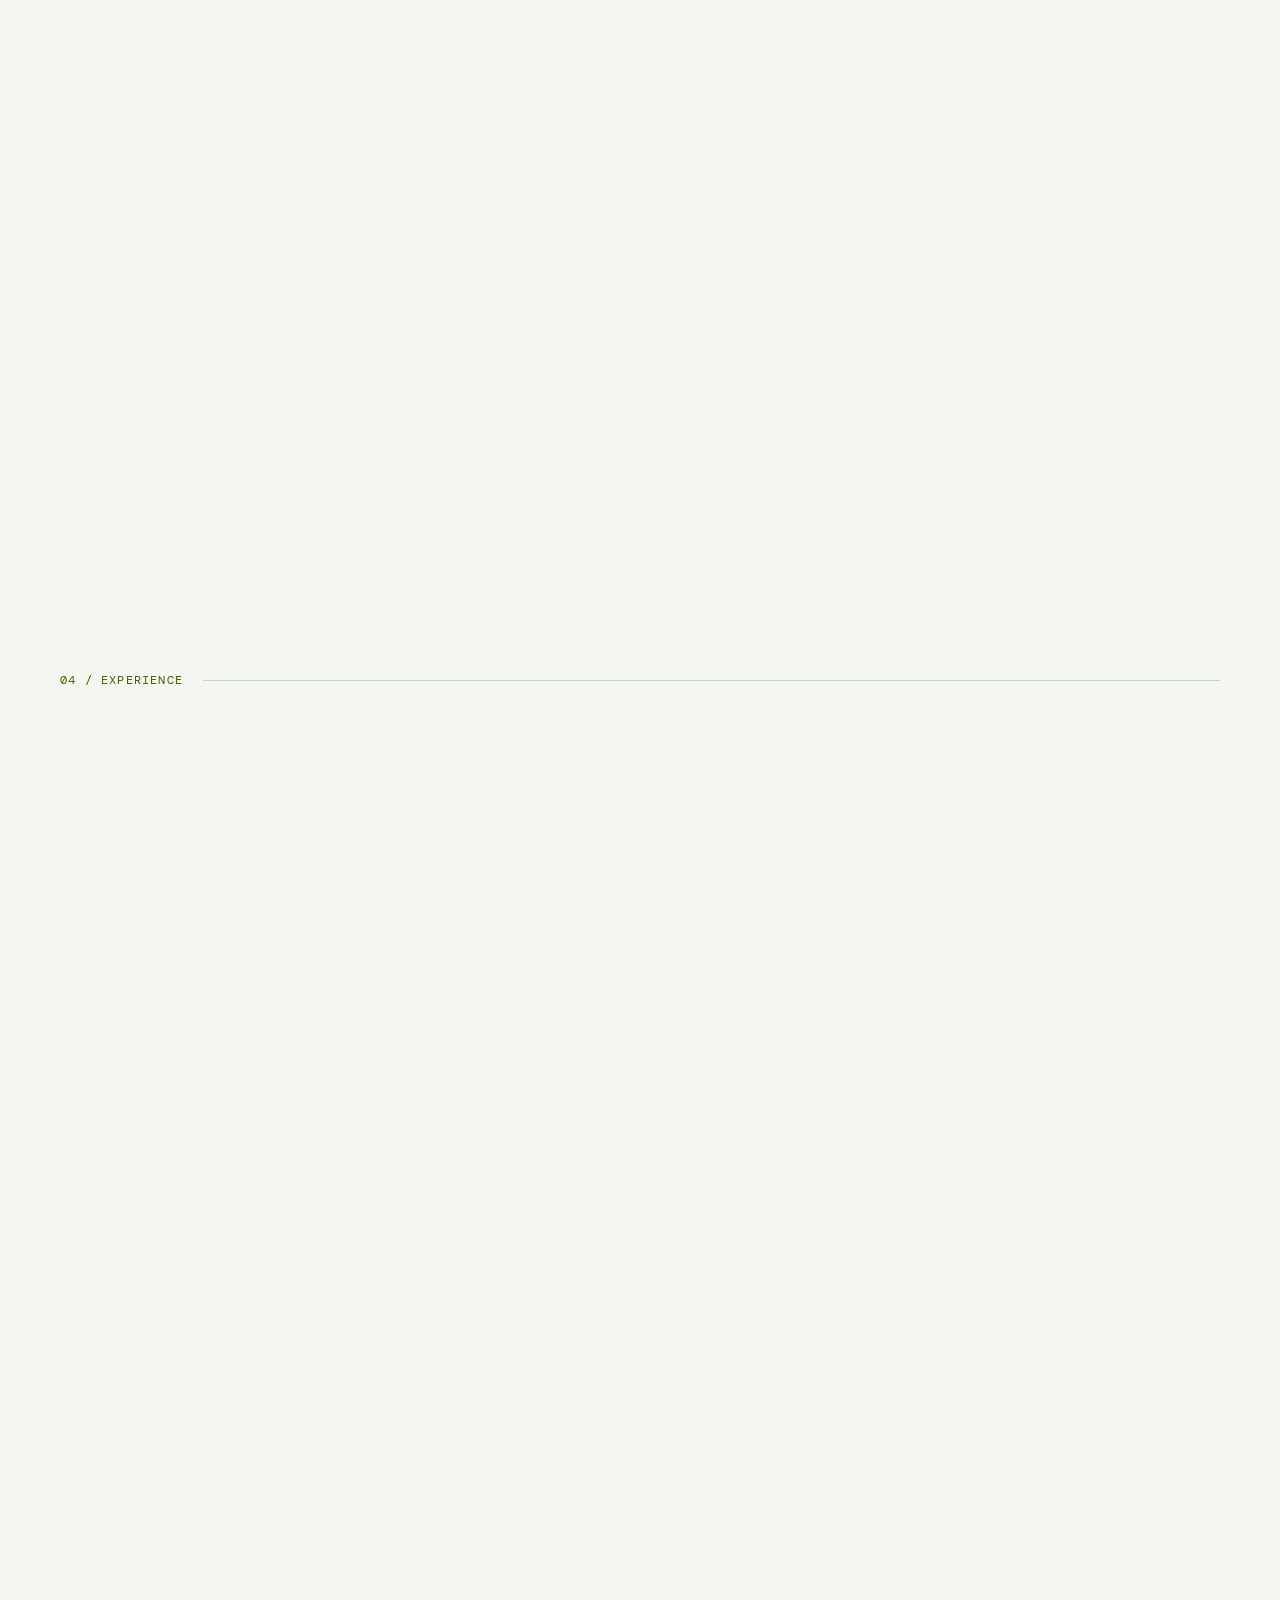
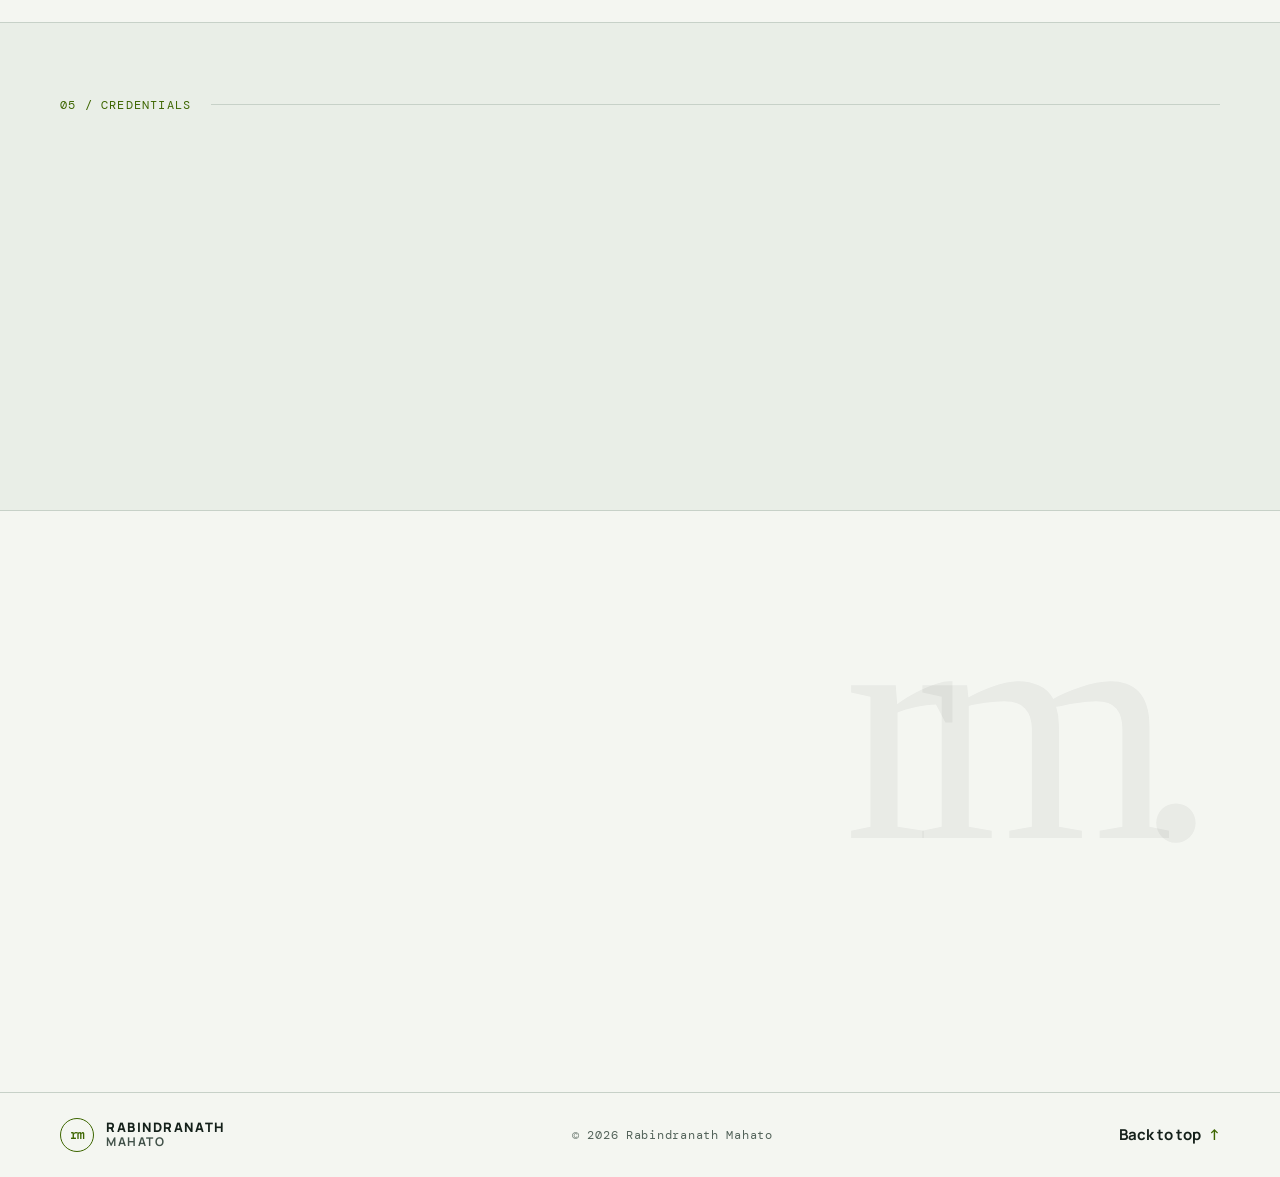
==== commit 530c34ab: "Merge main into dev Co-Authored-By: Claude Sonnet 5.5 <noreply@anthropic.com> Claude-Session: https:" ====
--- a/index.html
+++ b/index.html
@@ -30,6 +30,8 @@
   <meta name="twitter:title" content="Rabindranath Mahato | Linux System Administrator (RHCSA)">
   <meta name="twitter:description" content="Linux systems, cloud operations and infrastructure reliability. RHEL, Oracle Cloud, Zabbix, Bash.">
   <meta name="twitter:image" content="https://rabimahato38.github.io/og-image.png?v=4">
+  <meta name="twitter:image:alt" content="Rabindranath Mahato, Linux System Administrator, RHCSA certified">
+  <meta name="twitter:url" content="https://rabimahato38.github.io/">
 
   <link rel="icon" href="favicon.svg?v=4" type="image/svg+xml">
   <link rel="icon" href="favicon.ico?v=4" sizes="32x32">
